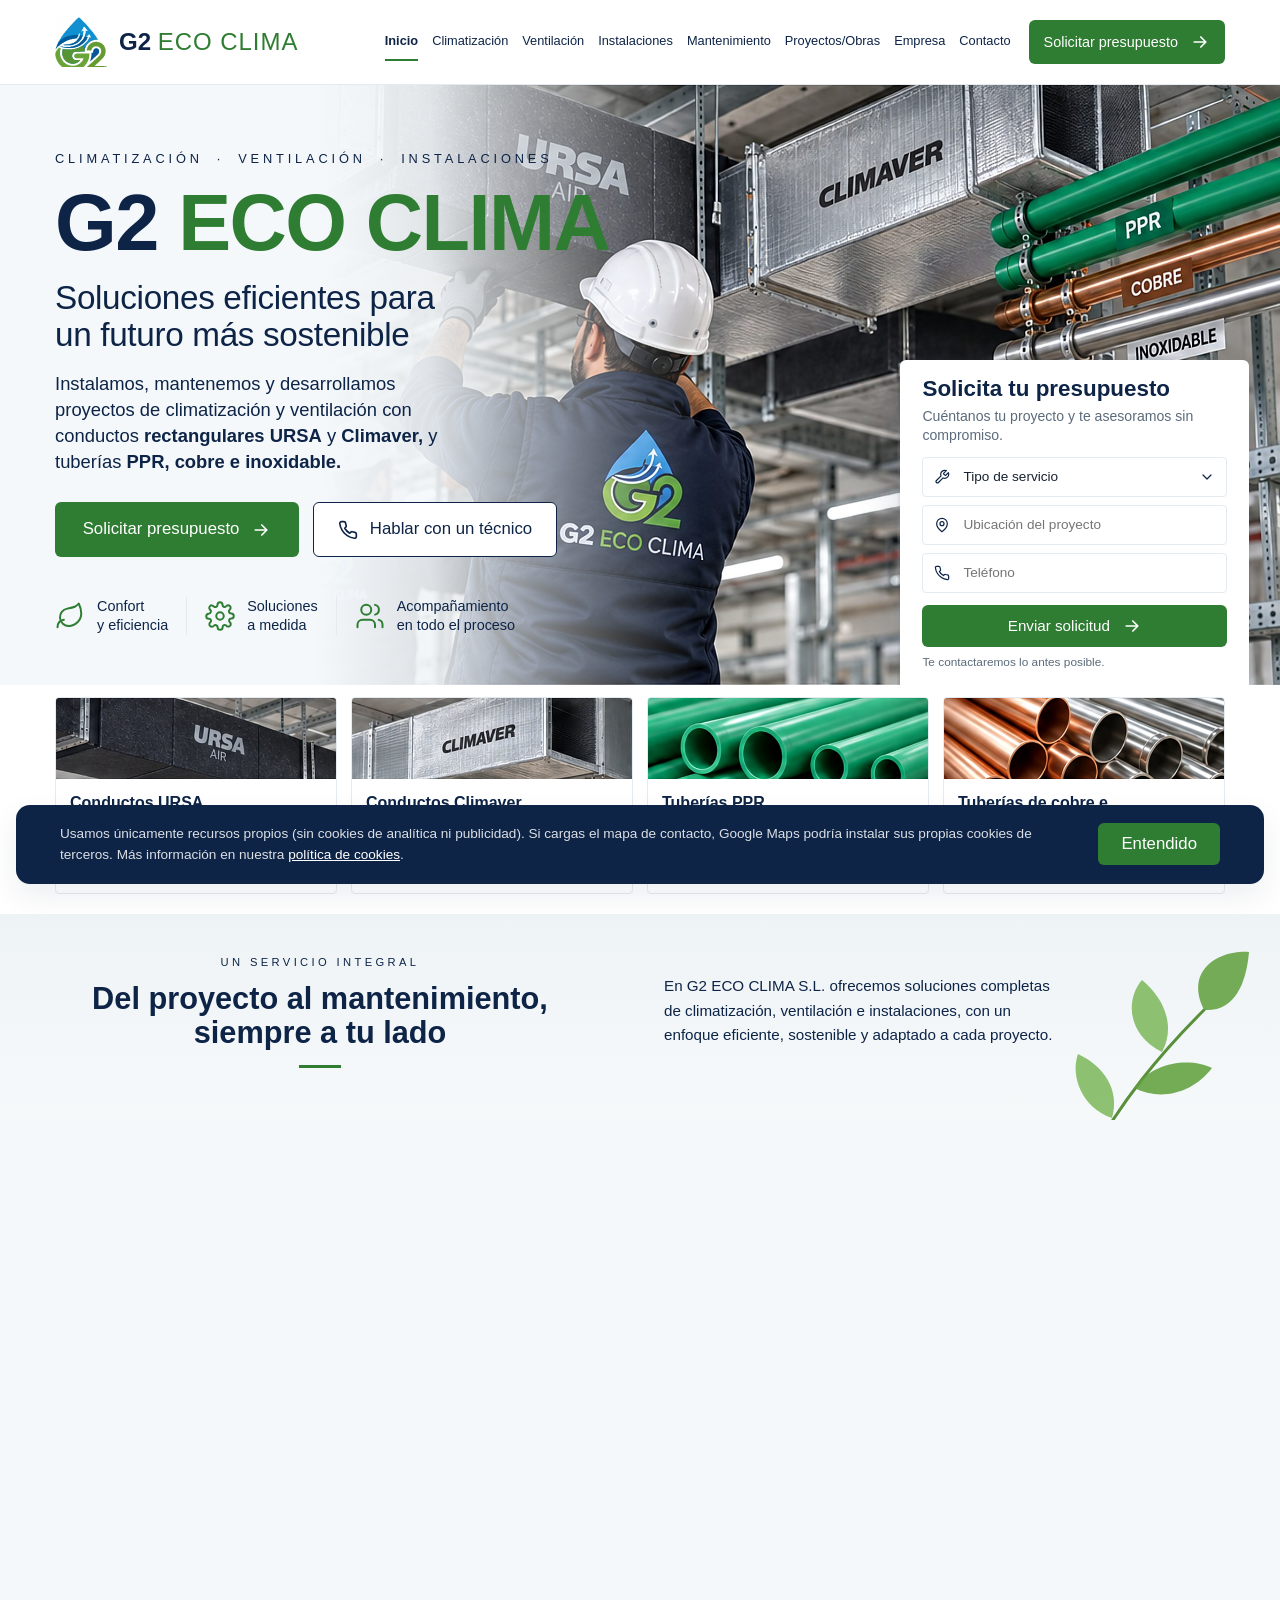
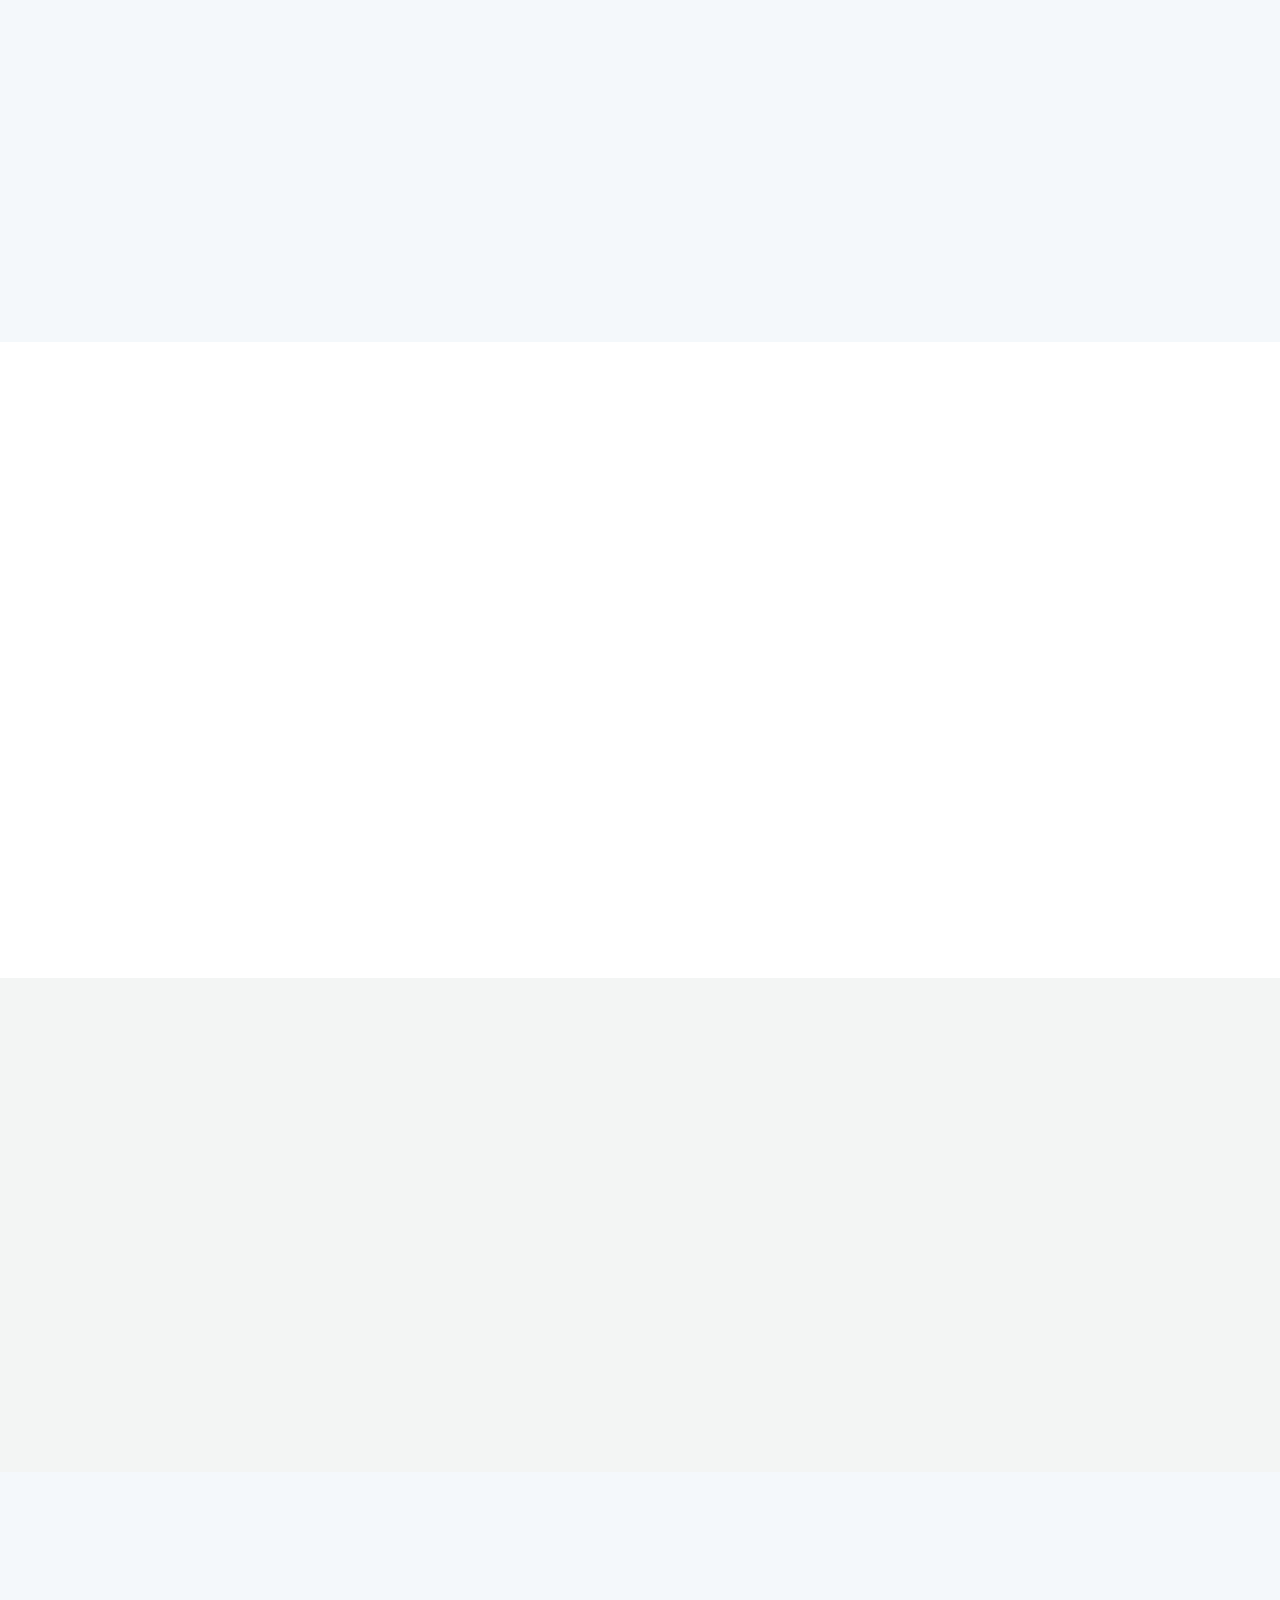
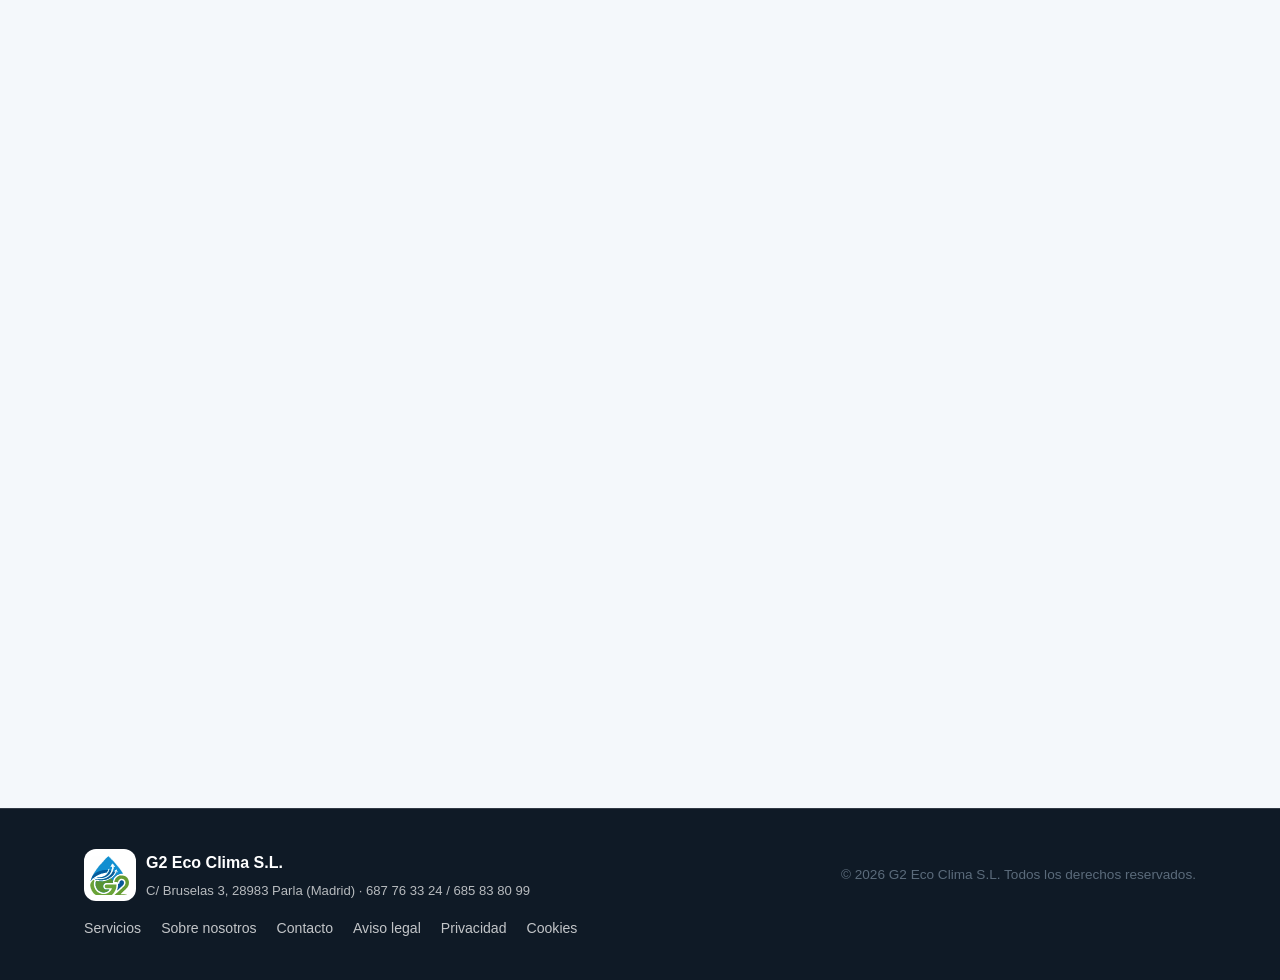
==== index.html @ c08f22ce "fix(web): logotipo del pie sobre placa blanca redondeada En el pie oscuro el logotipo SVG dejaba ver" ====
<!DOCTYPE html>
<html lang="es">
<head>
<meta charset="UTF-8">
<script src="js/site.js?v=1"></script>
<meta name="viewport" content="width=device-width, initial-scale=1.0">
<title>G2 Eco Clima S.L. — Climatización, ventilación e instalaciones en Madrid</title>
<meta name="description" content="G2 Eco Clima S.L. — Especialistas en climatización, ventilación, conductos URSA Zero y tuberías PPR, cobre e inoxidable, aerotermia para grandes instalaciones (centros comerciales, colegios, oficinas y naves) en Madrid y alrededores.">
<link rel="canonical" href="https://g2ecoclima.com/">

<meta property="og:type" content="website">
<meta property="og:site_name" content="G2 Eco Clima">
<meta property="og:locale" content="es_ES">
<meta property="og:url" content="https://g2ecoclima.com/">
<meta property="og:title" content="G2 Eco Clima S.L. — Climatización para grandes instalaciones">
<meta property="og:description" content="Especialistas en climatización, aerotermia y ventilación para grandes instalaciones (centros comerciales, colegios, oficinas y naves) en Madrid y alrededores.">
<meta property="og:image" content="https://g2ecoclima.com/assets/logo_g2.jpg">
<meta name="twitter:card" content="summary">
<meta name="twitter:title" content="G2 Eco Clima S.L. — Climatización para grandes instalaciones">
<meta name="twitter:description" content="Especialistas en climatización, aerotermia y ventilación para grandes instalaciones en Madrid y alrededores.">
<meta name="twitter:image" content="https://g2ecoclima.com/assets/logo_g2.jpg">

<meta name="referrer" content="strict-origin-when-cross-origin">
<meta http-equiv="Content-Security-Policy" content="default-src 'self'; style-src 'self'; font-src 'self'; img-src 'self' data:; script-src 'self'; frame-src https://www.google.com; connect-src 'none'; object-src 'none'; base-uri 'self'; form-action 'self'; upgrade-insecure-requests">
<link rel="icon" type="image/svg+xml" href="assets/logo_g2_mark.svg">
<link rel="alternate icon" type="image/jpeg" href="assets/logo_g2.jpg">
<link rel="stylesheet" href="css/fonts.css?v=5">
<link rel="stylesheet" href="css/style.css?v=9">
<script type="application/ld+json">
{
  "@context": "https://schema.org",
  "@type": "HVACBusiness",
  "name": "G2 Eco Clima S.L.",
  "image": "https://g2ecoclima.com/assets/logo_g2.jpg",
  "url": "https://g2ecoclima.com/",
  "telephone": ["+34687763324", "+34685838099"],
  "email": "g2ecoclima@gmail.com",
  "address": {
    "@type": "PostalAddress",
    "streetAddress": "C/ Bruselas, nº 3, planta baja, puerta 11",
    "postalCode": "28983",
    "addressLocality": "Parla",
    "addressRegion": "Madrid",
    "addressCountry": "ES"
  },
  "areaServed": ["Comunidad de Madrid", "Castilla-La Mancha"],
  "sameAs": []
}
</script>
</head>
<body>

<div class="progress-bar" id="progressBar" aria-hidden="true"></div>

<header class="site-header" id="header">
  <div class="container header-inner">
    <a href="#inicio" class="brand">
      <img src="assets/logo_g2_mark.svg" alt="" class="brand-logo" width="60" height="59">
      <span class="brand-text">G2 <strong>Eco Clima</strong></span>
    </a>

    <nav class="nav" id="nav" aria-label="Principal">
      <a href="#inicio" class="is-active">Inicio</a>
      <a href="#climatizacion">Climatización</a>
      <a href="#ventilacion">Ventilación</a>
      <a href="#materiales">Instalaciones</a>
      <a href="#mantenimiento">Mantenimiento</a>
      <a href="#proyectos">Proyectos/Obras</a>
      <a href="#nosotros">Empresa</a>
      <a href="#contacto">Contacto</a>
      <a href="#presupuesto" class="btn btn-primary">Solicitar presupuesto <svg viewBox="0 0 24 24" class="icon" aria-hidden="true"><path d="M5 12h14M13 6l6 6-6 6"/></svg></a>
    </nav>

    <button class="nav-toggle" id="navToggle" aria-label="Abrir menú" aria-expanded="false">
      <span></span><span></span><span></span>
    </button>
  </div>
</header>

<main>

  <!-- HERO -->
  <section class="hero" id="inicio">
    <div class="hero-photo" role="img" aria-label="Operarios de G2 Eco Clima montando conductos URSA y Climaver y tuberías PPR, cobre e inoxidable">
      <form class="quote-form" id="presupuesto">
        <h2>Solicita tu presupuesto</h2>
        <p>Cuéntanos tu proyecto y te asesoramos sin compromiso.</p>
        <label class="quote-field">
          <svg viewBox="0 0 24 24" class="icon" aria-hidden="true"><path d="M14.7 6.3a1 1 0 000 1.4l1.6 1.6a1 1 0 001.4 0l3.8-3.8a6 6 0 01-7.9 7.9l-6.9 6.9a2.1 2.1 0 01-3-3l6.9-6.9a6 6 0 017.9-7.9l-3.8 3.8z"/></svg>
          <select id="qServicio" name="servicio" aria-label="Tipo de servicio" required>
            <option value="">Tipo de servicio</option>
            <option>Conductos URSA / Climaver</option>
            <option>Tuberías PPR, cobre o inoxidable</option>
            <option>Climatización</option>
            <option>Ventilación</option>
            <option>Aerotermia</option>
            <option>Mantenimiento</option>
            <option>Avería / reparación urgente</option>
          </select>
          <svg viewBox="0 0 24 24" class="icon icon-chev" aria-hidden="true"><path d="M6 9l6 6 6-6"/></svg>
        </label>
        <label class="quote-field">
          <svg viewBox="0 0 24 24" class="icon" aria-hidden="true"><path d="M20 10c0 6-8 12-8 12s-8-6-8-12a8 8 0 0116 0z"/><circle cx="12" cy="10" r="3"/></svg>
          <input type="text" id="qUbicacion" name="ubicacion" placeholder="Ubicación del proyecto" aria-label="Ubicación del proyecto" required>
        </label>
        <label class="quote-field">
          <svg viewBox="0 0 24 24" class="icon" aria-hidden="true"><path d="M22 16.9v3a2 2 0 01-2.2 2 19.8 19.8 0 01-8.6-3.1 19.5 19.5 0 01-6-6A19.8 19.8 0 012.1 4.2 2 2 0 014.1 2h3a2 2 0 012 1.7c.1 1 .4 1.9.7 2.8a2 2 0 01-.5 2.1L8.1 9.9a16 16 0 006 6l1.3-1.3a2 2 0 012.1-.4c.9.3 1.8.6 2.8.7a2 2 0 011.7 2z"/></svg>
          <input type="tel" id="qTelefono" name="telefono" placeholder="Teléfono" aria-label="Teléfono" required>
        </label>
        <button type="submit" class="btn btn-primary">Enviar solicitud <svg viewBox="0 0 24 24" class="icon" aria-hidden="true"><path d="M5 12h14M13 6l6 6-6 6"/></svg></button>
        <p class="form-hint">Te contactaremos lo antes posible.</p>
      </form>
    </div>

    <div class="container hero-inner">
      <div class="hero-copy">
        <p class="hero-eyebrow">Climatización<span>·</span>Ventilación<span>·</span>Instalaciones</p>
        <h1>
          <span class="hero-brand">G2 <em>Eco Clima</em></span>
          <span class="hero-title">Soluciones eficientes para<br> un futuro más sostenible</span>
        </h1>
        <p class="hero-lead">
          Instalamos, mantenemos y desarrollamos proyectos de climatización y ventilación con conductos
          <strong>rectangulares URSA</strong> y <strong>Climaver,</strong> y tuberías <strong>PPR, cobre e inoxidable.</strong>
        </p>
        <div class="hero-actions">
          <a href="#presupuesto" class="btn btn-primary">Solicitar presupuesto <svg viewBox="0 0 24 24" class="icon" aria-hidden="true"><path d="M5 12h14M13 6l6 6-6 6"/></svg></a>
          <a href="tel:+34687763324" class="btn btn-ghost"><svg viewBox="0 0 24 24" class="icon" aria-hidden="true"><path d="M22 16.9v3a2 2 0 01-2.2 2 19.8 19.8 0 01-8.6-3.1 19.5 19.5 0 01-6-6A19.8 19.8 0 012.1 4.2 2 2 0 014.1 2h3a2 2 0 012 1.7c.1 1 .4 1.9.7 2.8a2 2 0 01-.5 2.1L8.1 9.9a16 16 0 006 6l1.3-1.3a2 2 0 012.1-.4c.9.3 1.8.6 2.8.7a2 2 0 011.7 2z"/></svg> Hablar con un técnico</a>
        </div>
        <ul class="hero-feats">
          <li><svg viewBox="0 0 24 24" class="icon" aria-hidden="true"><path d="M11 20A7 7 0 019.8 6.1C15.5 5 17 4.5 19 2c1 2 2 4.2 2 8 0 5.5-4.8 10-10 10z"/><path d="M2 21c0-3 1.9-5.4 5.1-6"/></svg><span>Confort<br>y eficiencia</span></li>
          <li><svg viewBox="0 0 24 24" class="icon" aria-hidden="true"><circle cx="12" cy="12" r="3"/><path d="M19.4 15a1.7 1.7 0 00.3 1.8l.1.1a2 2 0 11-2.8 2.8l-.1-.1a1.7 1.7 0 00-1.8-.3 1.7 1.7 0 00-1 1.5V21a2 2 0 11-4 0v-.1a1.7 1.7 0 00-1.1-1.5 1.7 1.7 0 00-1.8.3l-.1.1a2 2 0 11-2.8-2.8l.1-.1a1.7 1.7 0 00.3-1.8 1.7 1.7 0 00-1.5-1H3a2 2 0 110-4h.1a1.7 1.7 0 001.5-1.1 1.7 1.7 0 00-.3-1.8l-.1-.1a2 2 0 112.8-2.8l.1.1a1.7 1.7 0 001.8.3H9a1.7 1.7 0 001-1.5V3a2 2 0 114 0v.1a1.7 1.7 0 001 1.5 1.7 1.7 0 001.8-.3l.1-.1a2 2 0 112.8 2.8l-.1.1a1.7 1.7 0 00-.3 1.8V9a1.7 1.7 0 001.5 1H21a2 2 0 110 4h-.1a1.7 1.7 0 00-1.5 1z"/></svg><span>Soluciones<br>a medida</span></li>
          <li><svg viewBox="0 0 24 24" class="icon" aria-hidden="true"><path d="M16 21v-2a4 4 0 00-4-4H6a4 4 0 00-4 4v2"/><circle cx="9" cy="7" r="4"/><path d="M22 21v-2a4 4 0 00-3-3.9M16 3.1a4 4 0 010 7.8"/></svg><span>Acompañamiento<br>en todo el proceso</span></li>
        </ul>
      </div>
    </div>
  </section>

  <!-- MATERIALES -->
  <section class="products" id="materiales" aria-label="Materiales con los que trabajamos">
    <div class="container products-grid">
      <a class="product-card" href="#presupuesto">
        <img src="assets/web/servicio-ursa.jpg" alt="Conducto rectangular de panel URSA AIR" loading="lazy" width="1000" height="288">
        <div class="product-body"><h3>Conductos URSA</h3><p>Máximo rendimiento térmico y acústico para un aire más limpio y eficiente.</p><svg viewBox="0 0 24 24" class="icon" aria-hidden="true"><path d="M5 12h14M13 6l6 6-6 6"/></svg></div>
      </a>
      <a class="product-card" href="#presupuesto">
        <img src="assets/web/servicio-climaver.jpg" alt="Conducto rectangular de panel Climaver" loading="lazy" width="1000" height="288">
        <div class="product-body"><h3>Conductos Climaver</h3><p>Soluciones ligeras y eficientes para instalaciones de climatización.</p><svg viewBox="0 0 24 24" class="icon" aria-hidden="true"><path d="M5 12h14M13 6l6 6-6 6"/></svg></div>
      </a>
      <a class="product-card" href="#presupuesto">
        <img src="assets/web/servicio-ppr.jpg" alt="Tuberías de polipropileno PPR" loading="lazy" width="1000" height="288">
        <div class="product-body"><h3>Tuberías PPR</h3><p>Soluciones fiables y duraderas para instalaciones de climatización.</p><svg viewBox="0 0 24 24" class="icon" aria-hidden="true"><path d="M5 12h14M13 6l6 6-6 6"/></svg></div>
      </a>
      <a class="product-card" href="#presupuesto">
        <img src="assets/web/servicio-cobre.jpg" alt="Tuberías de cobre frigorífico y acero inoxidable" loading="lazy" width="1000" height="288">
        <div class="product-body"><h3>Tuberías de cobre e inoxidable</h3><p>Calidad y eficiencia para todo tipo de instalaciones.</p><svg viewBox="0 0 24 24" class="icon" aria-hidden="true"><path d="M5 12h14M13 6l6 6-6 6"/></svg></div>
      </a>
    </div>
  </section>

  <!-- SERVICIO INTEGRAL -->
  <section class="integral">
    <div class="container integral-inner">
      <div class="integral-head">
        <p class="hero-eyebrow">Un servicio integral</p>
        <h2>Del proyecto al mantenimiento,<br> siempre a tu lado</h2>
      </div>
      <svg class="integral-leaves" viewBox="0 0 220 200" aria-hidden="true">
        <path class="stem" d="M60 200 C90 150 120 110 170 60"/>
        <path class="leaf leaf-1" d="M170 60 C150 20 185 0 215 2 C212 35 200 62 170 60 Z"/>
        <path class="leaf leaf-2" d="M128 102 C92 84 92 48 108 30 C130 48 142 76 128 102 Z"/>
        <path class="leaf leaf-3" d="M100 138 C120 110 158 108 178 118 C160 142 128 152 100 138 Z"/>
        <path class="leaf leaf-4" d="M78 168 C48 158 36 126 44 104 C70 116 86 140 78 168 Z"/>
      </svg>
      <p>En G2 ECO CLIMA S.L. ofrecemos soluciones completas de climatización, ventilación e instalaciones, con un enfoque eficiente, sostenible y adaptado a cada proyecto.</p>
    </div>
  </section>

  <!-- SERVICIOS -->
  <section class="services" id="servicios">
    <div class="container">
      <div class="section-head reveal">
        <p class="eyebrow-v2"><span class="dot"></span> Qué hacemos</p>
        <h2>Servicios de climatización</h2>
        <p class="section-lead">Del proyecto a la puesta en marcha, y del mantenimiento a la reparación urgente.</p>
      </div>

      <div class="services-grid">
        <article class="service-card tilt reveal" id="climatizacion">
          <div class="service-icon">
            <svg viewBox="0 0 24 24"><path d="M12 2C9 6 6 9.5 6 13a6 6 0 0012 0c0-3.5-3-7-6-11z"/></svg>
          </div>
          <h3>Climatización</h3>
          <p>Equipos split, multisplit y por conductos, dimensionados a la necesidad real de cada instalación.</p>
        </article>

        <article class="service-card tilt reveal" id="ventilacion">
          <div class="service-icon">
            <svg viewBox="0 0 24 24"><path d="M3 6h18M3 12h18M3 18h11"/></svg>
          </div>
          <h3>Ventilación</h3>
          <p>Renovación de aire y calidad ambiental interior para naves, oficinas y locales comerciales.</p>
        </article>

        <article class="service-card tilt reveal">
          <div class="service-icon">
            <svg viewBox="0 0 24 24"><path d="M4 14a8 8 0 0116 0M4 14v6h16v-6M4 14L2 12M20 14l2-2"/></svg>
          </div>
          <h3>Aerotermia</h3>
          <p>Sistemas de aerotermia para calefacción, refrigeración y ACS con máxima eficiencia energética.</p>
        </article>

        <article class="service-card tilt reveal">
          <div class="service-icon">
            <svg viewBox="0 0 24 24"><path d="M12 2v6m0 8v6M2 12h6m8 0h6M5 5l4 4m6 6l4 4M19 5l-4 4m-6 6l-4 4"/></svg>
          </div>
          <h3>Calefacción</h3>
          <p>Instalación de sistemas de calefacción integrados con la climatización de todo el edificio.</p>
        </article>

        <article class="service-card tilt reveal" id="mantenimiento">
          <div class="service-icon">
            <svg viewBox="0 0 24 24"><path d="M12 8v4l3 3M12 2a10 10 0 100 20 10 10 0 000-20z"/></svg>
          </div>
          <h3>Mantenimiento</h3>
          <p>Contratos de mantenimiento preventivo y revisiones periódicas para alargar la vida útil de los equipos.</p>
        </article>

        <article class="service-card tilt reveal">
          <div class="service-icon">
            <svg viewBox="0 0 24 24"><path d="M13 2L4 14h6l-1 8 9-12h-6l1-8z"/></svg>
          </div>
          <h3>Reparación urgente</h3>
          <p>Diagnóstico y reparación de averías en equipos de climatización de cualquier marca o antigüedad.</p>
        </article>
      </div>
    </div>
  </section>

  <!-- SOBRE NOSOTROS -->
  <section class="about" id="nosotros">
    <div class="container about-inner">
      <div class="about-visual reveal" aria-hidden="true">
        <div class="about-stat">
          <strong>+8</strong>
          <span>obras y proyectos gestionados activamente</span>
        </div>
      </div>
      <div class="about-copy reveal">
        <p class="eyebrow-v2"><span class="dot"></span> Sobre nosotros</p>
        <h2>Especialistas en grandes instalaciones, con la misma exigencia en cada vivienda</h2>
        <p>
          G2 Eco Clima S.L. es una instaladora y mantenedora de climatización centrada en proyectos de
          gran tamaño — centros comerciales, colegios, oficinas y naves industriales — donde trabajamos
          habitualmente como subcontrata de confianza de las principales contratas. También atendemos
          instalaciones residenciales con el mismo nivel de exigencia.
        </p>
        <p>
          Apostamos por soluciones eficientes desde el punto de vista energético — con especial foco en
          aerotermia — y por una gestión ordenada de cada proyecto, para que sepas en todo momento en qué
          punto está tu instalación.
        </p>
        <ul class="about-list">
          <li>Presupuestos claros, sin sorpresas</li>
          <li>Seguimiento de cada obra hasta su cierre</li>
          <li>Mantenimiento programado, no solo reparación de urgencias</li>
        </ul>
      </div>
    </div>
  </section>

  <!-- PROYECTOS -->
  <section class="projects" id="proyectos">
    <div class="container works-inner">
      <div class="works-intro reveal">
        <p class="works-eyebrow">Nuestros trabajos</p>
        <h2>Instalaciones que hablan por sí solas</h2>
        <p>Climatización, ventilación e instalaciones con materiales de primera calidad para un rendimiento duradero. Fotos reales de nuestras propias obras.</p>
      </div>
      <div class="works-grid reveal">
        <a class="work-tile" href="#contacto">
          <img src="assets/proyectos/rivas-red-conductos-interior.jpg" alt="Red de conductos de climatización en gran nave interior, Rivas Vaciamadrid" loading="lazy">
          <span class="work-label"><span><strong>Conductos</strong><small>Nave · Rivas Vaciamadrid</small></span><svg viewBox="0 0 24 24" class="icon" aria-hidden="true"><path d="M5 12h14M13 6l6 6-6 6"/></svg></span>
        </a>
        <a class="work-tile" href="#contacto">
          <img src="assets/proyectos/somosaguas-acumulador-bomba-calor.jpg" alt="Bomba de calor y acumulador de inercia con tuberías PPR en cubierta, campus de Somosaguas" loading="lazy">
          <span class="work-label"><span><strong>Tuberías PPR</strong><small>Campus · Somosaguas</small></span><svg viewBox="0 0 24 24" class="icon" aria-hidden="true"><path d="M5 12h14M13 6l6 6-6 6"/></svg></span>
        </a>
        <a class="work-tile" href="#contacto">
          <img src="assets/proyectos/illescas-acumuladores-acs.jpg" alt="Acumuladores de ACS junto a unidades de climatización, centro deportivo de Illescas" loading="lazy">
          <span class="work-label"><span><strong>Producción de ACS</strong><small>Centro deportivo · Illescas</small></span><svg viewBox="0 0 24 24" class="icon" aria-hidden="true"><path d="M5 12h14M13 6l6 6-6 6"/></svg></span>
        </a>
        <a class="work-tile" href="#contacto">
          <img src="assets/proyectos/rivas-unidades-exteriores-cubierta.jpg" alt="Unidades exteriores y conductos en cubierta, instalación deportiva de Rivas Vaciamadrid" loading="lazy">
          <span class="work-label"><span><strong>Equipos en cubierta</strong><small>Deportivo · Rivas Vaciamadrid</small></span><svg viewBox="0 0 24 24" class="icon" aria-hidden="true"><path d="M5 12h14M13 6l6 6-6 6"/></svg></span>
        </a>
      </div>
    </div>
  </section>

  <!-- CONTACTO -->
  <section class="contact" id="contacto">
    <div class="container contact-inner">
      <div class="contact-info reveal">
        <p class="eyebrow-v2"><span class="dot"></span> Contacto</p>
        <h2>Cuéntanos qué necesitas</h2>
        <p>Escríbenos con el tipo de instalación o avería, y te responderemos con un presupuesto o una visita técnica.</p>

        <ul class="contact-details">
          <li>
            <svg viewBox="0 0 24 24" class="icon"><path d="M4 4h16v16H4z"/><path d="M4 4l8 8 8-8"/></svg>
            <a href="mailto:g2ecoclima@gmail.com">g2ecoclima@gmail.com</a>
          </li>
          <li>
            <svg viewBox="0 0 24 24" class="icon"><path d="M22 16.92v3a2 2 0 01-2.18 2 19.79 19.79 0 01-8.63-3.07 19.5 19.5 0 01-6-6 19.79 19.79 0 01-3.07-8.67A2 2 0 014.11 2h3a2 2 0 012 1.72c.127.96.361 1.903.7 2.81a2 2 0 01-.45 2.11L8.09 9.91a16 16 0 006 6l1.27-1.27a2 2 0 012.11-.45c.907.339 1.85.573 2.81.7A2 2 0 0122 16.92z"/></svg>
            <a href="tel:+34687763324">687 76 33 24</a>
          </li>
          <li>
            <svg viewBox="0 0 24 24" class="icon"><path d="M22 16.92v3a2 2 0 01-2.18 2 19.79 19.79 0 01-8.63-3.07 19.5 19.5 0 01-6-6 19.79 19.79 0 01-3.07-8.67A2 2 0 014.11 2h3a2 2 0 012 1.72c.127.96.361 1.903.7 2.81a2 2 0 01-.45 2.11L8.09 9.91a16 16 0 006 6l1.27-1.27a2 2 0 012.11-.45c.907.339 1.85.573 2.81.7A2 2 0 0122 16.92z"/></svg>
            <a href="tel:+34685838099">685 83 80 99</a>
          </li>
          <li>
            <svg viewBox="0 0 24 24" class="icon"><path d="M12 21s-7-6.2-9-10.5C1 6 4 3 7 4c2 .7 2.5 2.5 3 4 .5-1.5 1-3.3 3-4 3-1 6 2 6 6.5-2 4.3-9 10.5-9 10.5z"/></svg>
            <a href="https://maps.google.com/?q=Calle+Bruselas+3,+28983+Parla,+Madrid" target="_blank" rel="noopener">C/ Bruselas 3, 28983 Parla (Madrid)</a>
          </li>
        </ul>

        <div class="contact-map" id="contactMap" data-map-src="https://www.google.com/maps?q=Calle+Bruselas+3,+28983+Parla,+Madrid&output=embed">
          <button type="button" class="map-consent-btn" id="mapConsentBtn">
            <svg viewBox="0 0 24 24" class="icon"><path d="M12 21s-7-6.2-9-10.5C1 6 4 3 7 4c2 .7 2.5 2.5 3 4 .5-1.5 1-3.3 3-4 3-1 6 2 6 6.5-2 4.3-9 10.5-9 10.5z"/></svg>
            Ver mapa
          </button>
          <p class="map-consent-note">Al cargar el mapa se conecta con Google Maps, que puede instalar sus propias cookies. Ver <a href="cookies.html">política de cookies</a>.</p>
        </div>
      </div>

      <form class="contact-form reveal" id="contactForm">
        <div class="form-row">
          <label for="nombre">Nombre</label>
          <input type="text" id="nombre" name="nombre" required>
        </div>
        <div class="form-row">
          <label for="email">Email</label>
          <input type="email" id="email" name="email" required>
        </div>
        <div class="form-row">
          <label for="telefono">Teléfono (opcional)</label>
          <input type="tel" id="telefono" name="telefono">
        </div>
        <div class="form-row">
          <label for="servicio">Qué necesitas</label>
          <select id="servicio" name="servicio">
            <option>Instalación de aire acondicionado</option>
            <option>Aerotermia</option>
            <option>Calefacción</option>
            <option>Ventilación</option>
            <option>Mantenimiento</option>
            <option>Avería / reparación urgente</option>
            <option>Otro</option>
          </select>
        </div>
        <div class="form-row">
          <label for="mensaje">Mensaje</label>
          <textarea id="mensaje" name="mensaje" rows="4" required></textarea>
        </div>
        <div class="form-row form-row--checkbox">
          <label class="checkbox-label">
            <input type="checkbox" id="consentimiento" name="consentimiento" required>
            <span>He leído y acepto la <a href="privacidad.html" target="_blank" rel="noopener">Política de Privacidad</a>. Mis datos se usarán únicamente para responder a esta consulta.</span>
          </label>
        </div>
        <button type="submit" class="btn btn-primary btn-block">Enviar mensaje</button>
        <p class="form-hint">Se abrirá tu programa de correo con el mensaje listo para enviar. No almacenamos estos datos en ningún servidor.</p>
      </form>
    </div>
  </section>

</main>

<footer class="site-footer">
  <div class="container footer-inner">
    <div class="footer-brand">
      <img src="assets/logo_g2_mark.svg" alt="G2 Eco Clima" class="brand-logo" width="40" height="39">
      <div>
        <span>G2 Eco Clima S.L.</span>
        <p class="footer-address">C/ Bruselas 3, 28983 Parla (Madrid) · 687 76 33 24 / 685 83 80 99</p>
      </div>
    </div>
    <p class="footer-copy">© <span id="year"></span> G2 Eco Clima S.L. Todos los derechos reservados.</p>
    <nav class="footer-nav">
      <a href="#servicios">Servicios</a>
      <a href="#nosotros">Sobre nosotros</a>
      <a href="#contacto">Contacto</a>
      <a href="aviso-legal.html">Aviso legal</a>
      <a href="privacidad.html">Privacidad</a>
      <a href="cookies.html">Cookies</a>
    </nav>
  </div>
</footer>

<div class="cookie-banner" id="cookieBanner" hidden>
  <div class="cookie-banner-inner">
    <p>
      Usamos únicamente recursos propios (sin cookies de analítica ni publicidad). Si cargas el mapa de
      contacto, Google Maps podría instalar sus propias cookies de terceros. Más información en nuestra
      <a href="cookies.html">política de cookies</a>.
    </p>
    <button type="button" class="btn btn-primary" id="cookieAccept">Entendido</button>
  </div>
</div>

<script src="js/main.js?v=7"></script>
</body>
</html>
---- css/fonts.css ----
@font-face {
  font-family: 'Inter';
  font-style: normal;
  font-weight: 400;
  font-display: swap;
  src: url('../assets/fonts/inter-400.woff2') format('woff2');
  unicode-range: U+0000-00FF, U+0131, U+0152-0153, U+02BB-02BC, U+02C6, U+02DA, U+02DC, U+2000-206F, U+20AC, U+2122;
}

@font-face {
  font-family: 'Inter';
  font-style: normal;
  font-weight: 500;
  font-display: swap;
  src: url('../assets/fonts/inter-500.woff2') format('woff2');
  unicode-range: U+0000-00FF, U+0131, U+0152-0153, U+02BB-02BC, U+02C6, U+02DA, U+02DC, U+2000-206F, U+20AC, U+2122;
}

@font-face {
  font-family: 'Inter';
  font-style: normal;
  font-weight: 600;
  font-display: swap;
  src: url('../assets/fonts/inter-600.woff2') format('woff2');
  unicode-range: U+0000-00FF, U+0131, U+0152-0153, U+02BB-02BC, U+02C6, U+02DA, U+02DC, U+2000-206F, U+20AC, U+2122;
}

@font-face {
  font-family: 'Poppins';
  font-style: normal;
  font-weight: 500;
  font-display: swap;
  src: url('../assets/fonts/poppins-500.woff2') format('woff2');
  unicode-range: U+0000-00FF, U+0131, U+0152-0153, U+02BB-02BC, U+02C6, U+02DA, U+02DC, U+2000-206F, U+20AC, U+2122;
}

@font-face {
  font-family: 'Poppins';
  font-style: normal;
  font-weight: 600;
  font-display: swap;
  src: url('../assets/fonts/poppins-600.woff2') format('woff2');
  unicode-range: U+0000-00FF, U+0131, U+0152-0153, U+02BB-02BC, U+02C6, U+02DA, U+02DC, U+2000-206F, U+20AC, U+2122;
}

@font-face {
  font-family: 'Poppins';
  font-style: normal;
  font-weight: 700;
  font-display: swap;
  src: url('../assets/fonts/poppins-700.woff2') format('woff2');
  unicode-range: U+0000-00FF, U+0131, U+0152-0153, U+02BB-02BC, U+02C6, U+02DA, U+02DC, U+2000-206F, U+20AC, U+2122;
}
---- css/style.css ----
:root {
  --blue: #1e8fd5;
  --blue-dark: #0d3b66;
  --green: #2f7d32;
  --green-dark: #256628;
  --navy: #0d2447;
  --ink: #16222f;
  --muted: #5b6b7b;
  --bg: #ffffff;
  --bg-soft: #f4f8fb;
  --border: #e3ebf1;
  --radius: 14px;
  --shadow: 0 12px 30px rgba(11, 37, 64, 0.08);
  --shadow-sm: 0 4px 14px rgba(11, 37, 64, 0.06);
  --container: 1160px;
  --font-heading: "Poppins", "Inter", sans-serif;
  --font-body: "Inter", sans-serif;
  --dark: #0f1a26;
  --dark-2: #152331;
  --line-dark: rgba(255,255,255,0.14);
  --muted-dark: #aab6c0;
  --green-light: #6cb33f;
}

* { box-sizing: border-box; }

html { scroll-behavior: smooth; }

body {
  margin: 0;
  font-family: var(--font-body);
  color: var(--ink);
  background: var(--bg);
  line-height: 1.6;
  -webkit-font-smoothing: antialiased;
}

h1, h2, h3, h4 {
  font-family: var(--font-heading);
  color: var(--navy);
  line-height: 1.2;
  margin: 0 0 0.5em;
}

p { margin: 0 0 1em; color: var(--muted); }

a { color: inherit; text-decoration: none; }

img { max-width: 100%; display: block; }

.icon {
  width: 22px;
  height: 22px;
  fill: none;
  stroke: currentColor;
  stroke-width: 1.8;
  stroke-linecap: round;
  stroke-linejoin: round;
}

.container {
  max-width: var(--container);
  margin: 0 auto;
  padding: 0 24px;
}

.eyebrow {
  text-transform: uppercase;
  letter-spacing: 0.08em;
  font-size: 0.78rem;
  font-weight: 600;
  color: var(--green-dark);
  margin-bottom: 0.6em;
}
.eyebrow-v2 {
  display: inline-flex;
  align-items: center;
  gap: 8px;
  font-size: 0.8rem;
  font-weight: 600;
  color: var(--green-dark);
  background: rgba(95,168,69,0.1);
  padding: 6px 14px 6px 10px;
  border-radius: 999px;
  margin-bottom: 20px;
}
.eyebrow-v2 .dot {
  width: 7px;
  height: 7px;
  border-radius: 50%;
  background: var(--green);
  box-shadow: 0 0 0 4px rgba(95,168,69,0.2);
  flex-shrink: 0;
}
.accent {
  background: linear-gradient(100deg, var(--blue), var(--green));
  -webkit-background-clip: text;
  background-clip: text;
  color: transparent;
}

/* Barra de progreso de scroll */
.progress-bar {
  position: fixed;
  top: 0;
  left: 0;
  height: 3px;
  width: 0%;
  z-index: 300;
  background: linear-gradient(90deg, var(--blue), var(--green));
  transition: width 0.1s linear;
}

/* Animación de aparición al hacer scroll */
.reveal {
  opacity: 0;
  transform: translateY(28px);
  transition: opacity 0.8s cubic-bezier(.16,1,.3,1), transform 0.8s cubic-bezier(.16,1,.3,1);
}
.reveal.in { opacity: 1; transform: translateY(0); }

/* Buttons */
.btn {
  display: inline-flex;
  align-items: center;
  justify-content: center;
  gap: 12px;
  padding: 13px 22px;
  border-radius: 6px;
  font-family: var(--font-heading);
  font-weight: 500;
  font-size: 1.05rem;
  white-space: nowrap;
  border: 1.5px solid transparent;
  cursor: pointer;
  transition: transform 0.15s ease, box-shadow 0.15s ease, background 0.15s ease;
}
.btn .icon { width: 20px; height: 20px; stroke-width: 2; }
.btn-primary { background: var(--green); color: #fff; }
.btn-primary:hover { background: var(--green-dark); transform: translateY(-1px); }
.btn-ghost { background: #fff; border-color: var(--navy); color: var(--navy); }
.btn-ghost:hover { background: var(--bg-soft); }
.btn-block { width: 100%; }
.btn:focus-visible, .nav a:focus-visible, .product-card:focus-visible,
.quote-field select:focus-visible, .quote-field input:focus-visible { outline: 2px solid var(--green-light); outline-offset: 2px; }

/* Header */
.site-header {
  position: sticky;
  top: 0;
  z-index: 50;
  background: #fff;
  border-bottom: 1px solid var(--border);
}
.site-header .container,
.hero-inner,
.products .container { max-width: 1536px; padding-left: clamp(16px, 4.3vw, 66px); padding-right: clamp(16px, 4.3vw, 66px); }
.header-inner {
  display: flex;
  align-items: center;
  gap: 24px;
  height: 84px;
}
.brand {
  display: flex;
  align-items: center;
  gap: 12px;
  margin-right: auto;
  flex-shrink: 0;
}
.brand-logo { width: 60px; height: 60px; object-fit: contain; }
.brand-text {
  font-family: var(--font-heading);
  font-weight: 700;
  font-size: 1.8rem;
  line-height: 1;
  color: var(--navy);
  text-transform: uppercase;
}
.brand-text strong { font-weight: 500; color: var(--green); letter-spacing: 0.04em; }

.nav { display: flex; align-items: center; gap: 24px; }
.nav a {
  font-weight: 500;
  font-size: 0.9rem;
  color: var(--navy);
  white-space: nowrap;
  padding: 8px 0;
  border-bottom: 2px solid transparent;
}
.nav a:hover { color: var(--green); }
.nav a.is-active { border-bottom-color: var(--green); font-weight: 600; }
.nav a.btn { padding: 12px 20px; border-bottom: 0; color: #fff; margin-left: 16px; }

.nav-toggle {
  display: none;
  flex-direction: column;
  gap: 5px;
  background: none;
  border: 1px solid var(--border);
  border-radius: 8px;
  cursor: pointer;
  padding: 10px;
}
.nav-toggle span { width: 22px; height: 2px; background: var(--navy); border-radius: 2px; }

/* Hero: texto sobre fondo claro, foto a la derecha y formulario de presupuesto */
.hero {
  position: relative;
  overflow: hidden;
  background: #f4f8fb;
  min-height: 600px;
  padding: 0;
}
.hero-photo {
  position: absolute;
  top: 0;
  right: 0;
  height: 100%;
  aspect-ratio: 936 / 583;
  background: url("../assets/web/hero-operarios.jpg") 0 0 / 100% 100% no-repeat;
}
.hero-photo::before {
  content: "";
  position: absolute;
  inset: 0 auto 0 -2px;
  width: 40%;
  background: linear-gradient(90deg, #f4f8fb 0%, rgba(244,248,251,0.9) 30%, rgba(244,248,251,0) 100%);
}
.hero-inner {
  position: relative;
  z-index: 1;
  padding-top: 64px;
  padding-bottom: 22px;
  pointer-events: none;
}
.hero-copy { pointer-events: auto; }
.hero-eyebrow {
  font-size: 0.8rem;
  font-weight: 500;
  letter-spacing: 0.3em;
  text-transform: uppercase;
  color: var(--navy);
  margin: 0 0 14px;
}
.hero-eyebrow span { margin-inline: 14px; }
.hero h1 { margin: 0; }
.hero-brand {
  display: block;
  font-size: clamp(2.9rem, 6.2vw, 5.4rem);
  font-weight: 700;
  line-height: 1;
  letter-spacing: -0.02em;
  color: var(--navy);
  text-transform: uppercase;
  white-space: nowrap;
  margin-bottom: 16px;
}
.hero-brand em { font-style: normal; color: var(--green); }
.hero-title {
  display: block;
  font-family: var(--font-body);
  font-weight: 400;
  font-size: clamp(1.6rem, 2.6vw, 2.4rem);
  line-height: 1.12;
  letter-spacing: -0.01em;
  color: var(--navy);
  max-width: 22ch;
  margin-bottom: 18px;
}
.hero-lead { font-size: 1.15rem; line-height: 1.4; color: var(--navy); max-width: 40ch; margin-bottom: 28px; }
.hero-lead strong { font-weight: 600; }
.hero-actions { display: flex; flex-wrap: wrap; gap: 14px; margin-bottom: 40px; }
.hero-actions .btn { min-width: 244px; }
.hero-feats { list-style: none; display: flex; flex-wrap: wrap; margin: 0 0 20px; padding: 0; }
.hero-feats li {
  display: flex;
  align-items: center;
  gap: 12px;
  padding-right: 18px;
  font-size: 0.9rem;
  line-height: 1.3;
  color: var(--navy);
}
.hero-feats li + li { border-left: 1px solid var(--border); padding-left: 18px; }
.hero-feats .icon { width: 30px; height: 30px; stroke-width: 1.6; color: var(--green); flex-shrink: 0; }

.quote-form {
  position: absolute;
  z-index: 2;
  left: 60.6%;
  right: 3.2%;
  top: 45.8%;
  bottom: 0;
  display: flex;
  flex-direction: column;
  justify-content: center;
  background: #fff;
  border-radius: 6px 6px 0 0;
  box-shadow: 0 18px 40px rgba(13,36,71,0.18);
  padding: 14px 22px 12px;
}
.quote-form h2 { font-size: 1.4rem; margin: 0 0 4px; }
.quote-form > p { font-size: 0.88rem; line-height: 1.35; margin: 0 0 12px; }
.quote-field { position: relative; display: block; margin-bottom: 8px; }
.quote-field .icon { position: absolute; left: 12px; top: 50%; transform: translateY(-50%); width: 16px; height: 16px; color: var(--navy); pointer-events: none; }
.quote-field .icon-chev { left: auto; right: 12px; }
.quote-field select,
.quote-field input {
  width: 100%;
  height: 40px;
  border: 1px solid var(--border);
  border-radius: 4px;
  padding: 0 34px 0 40px;
  font: inherit;
  font-size: 0.85rem;
  color: var(--ink);
  background: #fff;
  appearance: none;
}
.quote-form .btn { width: 100%; font-size: 0.95rem; padding: 10px; margin-top: 4px; }
.quote-form .form-hint { text-align: left; margin: 8px 0 0; font-size: 0.74rem; }

/* Tarjetas de materiales */
.products { padding: 12px 0 20px; background: #fff; }
.products-grid { display: grid; grid-template-columns: repeat(4, 1fr); gap: 14px; }
.product-card {
  display: flex;
  flex-direction: column;
  border: 1px solid var(--border);
  border-radius: 4px;
  overflow: hidden;
  background: #fff;
  transition: box-shadow 0.2s ease, transform 0.2s ease;
}
.product-card:hover { box-shadow: 0 12px 28px rgba(13,36,71,0.12); transform: translateY(-2px); }
.product-card img { width: 100%; height: auto; aspect-ratio: 340 / 98; object-fit: cover; }
.product-body { position: relative; flex: 1; padding: 14px 44px 18px 14px; }
.product-body h3 { font-size: 1rem; margin: 0 0 4px; }
.product-body p { font-size: 0.88rem; line-height: 1.4; margin: 0; }
.product-body .icon { position: absolute; right: 14px; bottom: 16px; width: 20px; height: 20px; stroke-width: 2; color: var(--navy); }

/* Un servicio integral */
.integral { position: relative; overflow: hidden; background: linear-gradient(180deg, #eef3f6, #f6f9fa); padding: 40px 0 52px; }
.integral-leaves { position: absolute; right: 2%; bottom: -30px; width: 220px; height: 200px; pointer-events: none; }
.integral-leaves .stem { fill: none; stroke: #5a8f3c; stroke-width: 3; stroke-linecap: round; }
.integral-leaves .leaf { fill: #5f9f3a; opacity: 0.85; }
.integral-leaves .leaf-2, .integral-leaves .leaf-4 { fill: #7cb85a; }
.integral-inner { display: grid; grid-template-columns: 1fr 1fr; gap: 48px; align-items: center; }
.integral .container { max-width: 1300px; }
.integral-head { text-align: center; }
.integral-head .hero-eyebrow { text-align: center; }
.integral-head .hero-eyebrow { font-size: 0.7rem; margin-bottom: 10px; }
.integral-head h2 { font-size: clamp(1.6rem, 2.4vw, 2.1rem); line-height: 1.12; margin: 0; }
.integral-head::after { content: ""; display: block; width: 42px; height: 3px; background: var(--green); margin: 14px auto 0; }
.integral-inner > p { color: var(--navy); font-size: 0.95rem; max-width: 48ch; margin: 0; }

/* Section head */
.section-head { text-align: center; max-width: 640px; margin: 0 auto 48px; }
.section-lead { font-size: 1.02rem; }

section { padding: 88px 0; }

/* Services */
.services { background: var(--bg-soft); }
.services-grid {
  display: grid;
  grid-template-columns: repeat(3, 1fr);
  gap: 24px;
  perspective: 1000px;
}
.service-card {
  background: #fff;
  border: 1px solid var(--border);
  border-radius: 18px;
  padding: 28px;
  position: relative;
  overflow: hidden;
  transition: transform 0.15s ease, box-shadow 0.4s ease;
  transform-style: preserve-3d;
  will-change: transform;
}
.service-card::after {
  content: "";
  position: absolute;
  left: 0;
  bottom: 0;
  height: 4px;
  width: 0%;
  background: linear-gradient(90deg, var(--blue), var(--green));
  transition: width 0.4s cubic-bezier(.22,1,.36,1);
}
.service-card:hover { box-shadow: 0 30px 60px rgba(11,37,64,0.16); }
.service-card:hover::after { width: 100%; }
.service-icon {
  width: 52px;
  height: 52px;
  border-radius: 12px;
  background: linear-gradient(135deg, var(--blue), var(--green));
  display: flex;
  align-items: center;
  justify-content: center;
  margin-bottom: 18px;
  transform: translateZ(30px);
}
.service-icon svg {
  width: 26px;
  height: 26px;
  stroke: #fff;
  fill: none;
  stroke-width: 1.8;
  stroke-linecap: round;
  stroke-linejoin: round;
}
.service-card h3 { margin-bottom: 0.35em; font-size: 1.1rem; }
.service-card p { margin: 0; font-size: 0.94rem; }

/* About */
.about-inner {
  display: grid;
  grid-template-columns: 0.8fr 1.2fr;
  gap: 56px;
  align-items: center;
}
.about-visual {
  background: linear-gradient(150deg, var(--blue-dark), var(--navy));
  border-radius: 24px;
  min-height: 320px;
  display: flex;
  align-items: flex-end;
  padding: 32px;
}
.about-stat {
  color: #fff;
  display: flex;
  flex-direction: column;
  gap: 4px;
}
.about-stat strong { font-family: var(--font-heading); font-size: 2.6rem; }
.about-stat span { color: rgba(255,255,255,0.8); font-size: 0.95rem; max-width: 22ch; }
.about-list {
  list-style: none;
  padding: 0;
  margin: 20px 0 0;
  display: flex;
  flex-direction: column;
  gap: 10px;
}
.about-list li {
  padding-left: 28px;
  position: relative;
  font-weight: 500;
  color: var(--ink);
}
.about-list li::before {
  content: "";
  position: absolute;
  left: 0;
  top: 6px;
  width: 16px;
  height: 16px;
  border-radius: 50%;
  background: linear-gradient(135deg, var(--blue), var(--green));
}

/* Proyectos: "Nuestros trabajos" */
.projects { background: #f3f5f4; }
.works-inner {
  display: grid;
  grid-template-columns: minmax(260px, 1fr) 2fr;
  gap: 48px;
  align-items: center;
}
.works-eyebrow {
  display: flex;
  align-items: center;
  gap: 14px;
  font-size: 0.8rem;
  font-weight: 500;
  letter-spacing: 0.22em;
  text-transform: uppercase;
  color: var(--muted);
  margin-bottom: 16px;
}
.works-eyebrow::before { content: ""; width: 36px; height: 2px; background: var(--green); }
.works-intro h2 { font-size: clamp(2rem, 3.6vw, 2.8rem); font-weight: 700; text-wrap: balance; }
.works-intro p { font-size: 1.05rem; max-width: 44ch; margin: 0; }
.works-grid {
  display: grid;
  grid-template-columns: repeat(4, 1fr);
  gap: 12px;
}
.work-tile {
  position: relative;
  display: block;
  aspect-ratio: 3 / 4;
  max-width: 100%;
  overflow: hidden;
  border-radius: 3px;
  background: var(--navy);
}
.work-tile img {
  width: 100%;
  height: 100%;
  object-fit: cover;
  transition: transform 0.6s cubic-bezier(.16,1,.3,1);
}
.work-tile:hover img { transform: scale(1.06); }
.work-label {
  position: absolute;
  left: 0;
  right: 0;
  bottom: 0;
  display: flex;
  align-items: center;
  justify-content: space-between;
  gap: 8px;
  padding: 12px 14px;
  background: rgba(15, 26, 38, 0.9);
  color: #fff;
}
.work-label strong { display: block; font-size: 0.92rem; font-weight: 600; }
.work-label small { display: block; font-size: 0.76rem; color: var(--muted-dark); }
.work-label .icon { width: 18px; height: 18px; flex-shrink: 0; color: var(--green-light); }

/* Contact */
.contact { background: var(--bg-soft); }
.contact-inner {
  display: grid;
  grid-template-columns: 1fr 1fr;
  gap: 56px;
}
.contact-details {
  list-style: none;
  padding: 0;
  margin: 24px 0;
  display: flex;
  flex-direction: column;
  gap: 14px;
}
.contact-details li {
  display: flex;
  align-items: center;
  gap: 12px;
  font-weight: 600;
  color: var(--navy);
}
.contact-details .icon { color: var(--blue); }
.contact-map {
  border-radius: var(--radius);
  overflow: hidden;
  border: 1px solid var(--border);
  box-shadow: var(--shadow-sm);
  padding: 20px;
  text-align: center;
}
.contact-map iframe { display: block; border-radius: var(--radius); border: 0; }
.map-consent-btn {
  display: inline-flex;
  align-items: center;
  gap: 8px;
  padding: 10px 20px;
  border-radius: 999px;
  border: 1px solid var(--border);
  background: var(--bg-soft);
  font-weight: 600;
  font-size: 0.9rem;
  color: var(--navy);
  cursor: pointer;
}
.map-consent-btn:hover { border-color: var(--blue); color: var(--blue); }
.map-consent-btn .icon { width: 18px; height: 18px; }
.map-consent-note {
  margin: 10px 0 0;
  font-size: 0.78rem;
  color: var(--muted);
}
.map-consent-note a { color: var(--blue); text-decoration: underline; }

/* Checkbox de consentimiento */
.form-row--checkbox { margin-bottom: 16px; }
.checkbox-label {
  display: flex;
  align-items: flex-start;
  gap: 10px;
  font-size: 0.85rem;
  color: var(--muted);
  cursor: pointer;
  font-weight: 400;
}
.checkbox-label input { margin-top: 3px; flex-shrink: 0; }
.checkbox-label a { color: var(--blue); text-decoration: underline; }

/* Aviso de cookies */
.cookie-banner {
  position: fixed;
  left: 16px;
  right: 16px;
  bottom: 16px;
  z-index: 100;
  background: var(--navy);
  color: rgba(255,255,255,0.9);
  border-radius: var(--radius);
  box-shadow: var(--shadow);
  padding: 18px 22px;
}
.cookie-banner-inner {
  max-width: var(--container);
  margin: 0 auto;
  display: flex;
  align-items: center;
  gap: 20px;
  flex-wrap: wrap;
}
.cookie-banner p { margin: 0; font-size: 0.85rem; color: rgba(255,255,255,0.85); flex: 1 1 320px; }
.cookie-banner a { color: #fff; text-decoration: underline; }
.cookie-banner .btn { flex-shrink: 0; padding: 10px 22px; }

.contact-form {
  background: #fff;
  border: 1px solid var(--border);
  border-radius: var(--radius);
  padding: 32px;
  box-shadow: var(--shadow-sm);
}
.form-row { margin-bottom: 18px; }
.form-row label {
  display: block;
  font-weight: 600;
  font-size: 0.88rem;
  color: var(--navy);
  margin-bottom: 6px;
}
.form-row input,
.form-row select,
.form-row textarea {
  width: 100%;
  padding: 12px 14px;
  border-radius: 10px;
  border: 1px solid var(--border);
  font-family: inherit;
  font-size: 0.95rem;
  background: var(--bg-soft);
  resize: vertical;
}
.form-row input:focus,
.form-row select:focus,
.form-row textarea:focus {
  outline: none;
  border-color: var(--blue);
  background: #fff;
}
.form-hint {
  font-size: 0.8rem;
  text-align: center;
  margin: 12px 0 0;
}

/* Footer */
.site-footer {
  background: var(--dark);
  border-top: 1px solid var(--line-dark);
  color: rgba(255,255,255,0.75);
  padding: 40px 0;
}
.footer-inner {
  display: flex;
  align-items: center;
  justify-content: space-between;
  flex-wrap: wrap;
  gap: 16px;
}
.footer-brand {
  display: flex;
  align-items: center;
  gap: 10px;
  color: #fff;
  font-weight: 600;
}
.footer-brand .brand-logo {
  box-sizing: content-box;
  width: 40px;
  height: 40px;
  padding: 6px;
  background: #fff;
  border-radius: 12px;
  flex-shrink: 0;
}
.footer-address {
  font-weight: 400;
  font-size: 0.82rem;
  color: rgba(255,255,255,0.7);
  margin: 4px 0 0;
}
.footer-copy { font-size: 0.85rem; margin: 0; }
.footer-nav { display: flex; flex-wrap: wrap; justify-content: center; gap: 12px 20px; }
.footer-nav a { font-size: 0.88rem; }
.footer-nav a:hover { color: #fff; }

/* Páginas legales */
.legal {
  padding: 56px 0 96px;
}
.legal .container { max-width: 780px; }
.legal h1 { font-size: 2rem; margin-bottom: 0.2em; }
.legal .updated { font-size: 0.85rem; color: var(--muted); margin-bottom: 2em; }
.legal h2 {
  font-size: 1.25rem;
  margin-top: 2em;
  padding-top: 0.4em;
  border-top: 1px solid var(--border);
}
.legal h2:first-of-type { border-top: none; padding-top: 0; }
.legal p, .legal li { color: var(--ink); font-size: 0.96rem; }
.legal ul { padding-left: 22px; }
.legal a { color: var(--blue); text-decoration: underline; }
.legal .pending {
  background: #fff7e6;
  border: 1px dashed #e0b34d;
  border-radius: 8px;
  padding: 10px 14px;
  font-size: 0.85rem;
  color: #7a5a12;
}
.back-link { display: inline-block; margin-bottom: 24px; font-weight: 600; }

/* Responsive */
@media (max-width: 1500px) {
  .nav { gap: 20px; }
  .nav a { font-size: 0.86rem; }
}
@media (max-width: 1380px) {
  .nav { gap: 14px; }
  .nav a { font-size: 0.8rem; }
  .brand-logo { width: 52px; height: 52px; }
  .brand-text { font-size: 1.5rem; }
  .nav a.btn { margin-left: 4px; padding: 10px 14px; font-size: 0.9rem; }
}
@media (max-width: 1240px) {
  .nav { display: none; }
  .nav-toggle { display: flex; }
  .site-header.open .nav {
    display: flex;
    position: absolute;
    top: 84px;
    left: 0;
    right: 0;
    background: #fff;
    border-bottom: 1px solid var(--border);
    flex-direction: column;
    align-items: flex-start;
    padding: 16px 24px 24px;
    gap: 14px;
  }
  .site-header.open .nav a.btn { margin-left: 0; }
}
@media (max-width: 1180px) {
  .hero-photo::before { width: 60%; }
}
@media (max-width: 960px) {
  .hero { min-height: 0; display: flex; flex-direction: column; }
  .hero-inner { order: 1; width: 100%; padding-top: 40px; padding-bottom: 24px; }
  .hero-photo {
    position: relative;
    order: 2;
    height: auto;
    width: 100%;
    aspect-ratio: auto;
    padding: min(96vw, 600px) 16px 16px;
    background-size: auto min(100vw, 620px);
    background-color: #e9eff3;
  }
  .hero-photo::before { display: none; }
  .quote-form { position: relative; left: auto; right: auto; top: auto; bottom: auto; max-width: 520px; border-radius: 6px; }
  .products-grid { grid-template-columns: repeat(2, 1fr); }
  .integral-inner { grid-template-columns: 1fr; gap: 20px; }
  .integral-inner > p { margin-inline: auto; text-align: center; }
}
@media (max-width: 900px) {
  .about-inner,
  .contact-inner,
  .works-inner { grid-template-columns: 1fr; }
  .about-visual { order: -1; min-height: 220px; }
  .services-grid,
  .works-grid { grid-template-columns: repeat(2, 1fr); }
}
@media (max-width: 720px) {
  .services-grid { grid-template-columns: 1fr; }
  section { padding: 64px 0; }
  .footer-inner { flex-direction: column; text-align: center; }
  .footer-brand { flex-direction: column; }
}
@media (max-width: 560px) {
  .products-grid { grid-template-columns: 1fr; }
  .brand-logo { width: 46px; height: 46px; }
  .brand-text { font-size: 1.3rem; }
  .hero-brand { white-space: normal; }
  .hero-eyebrow { letter-spacing: 0.14em; font-size: 0.7rem; }
  .hero-eyebrow span { margin-inline: 6px; }
  .hero-actions .btn { width: 100%; min-width: 0; }
  .hero-feats { flex-direction: column; gap: 12px; }
  .hero-feats li, .hero-feats li + li { border: 0; padding: 0; }
}
@media (prefers-reduced-motion: reduce) {
  html { scroll-behavior: auto; }
  *, *::before, *::after { transition: none !important; animation: none !important; }
  .reveal { opacity: 1; transform: none; }
}
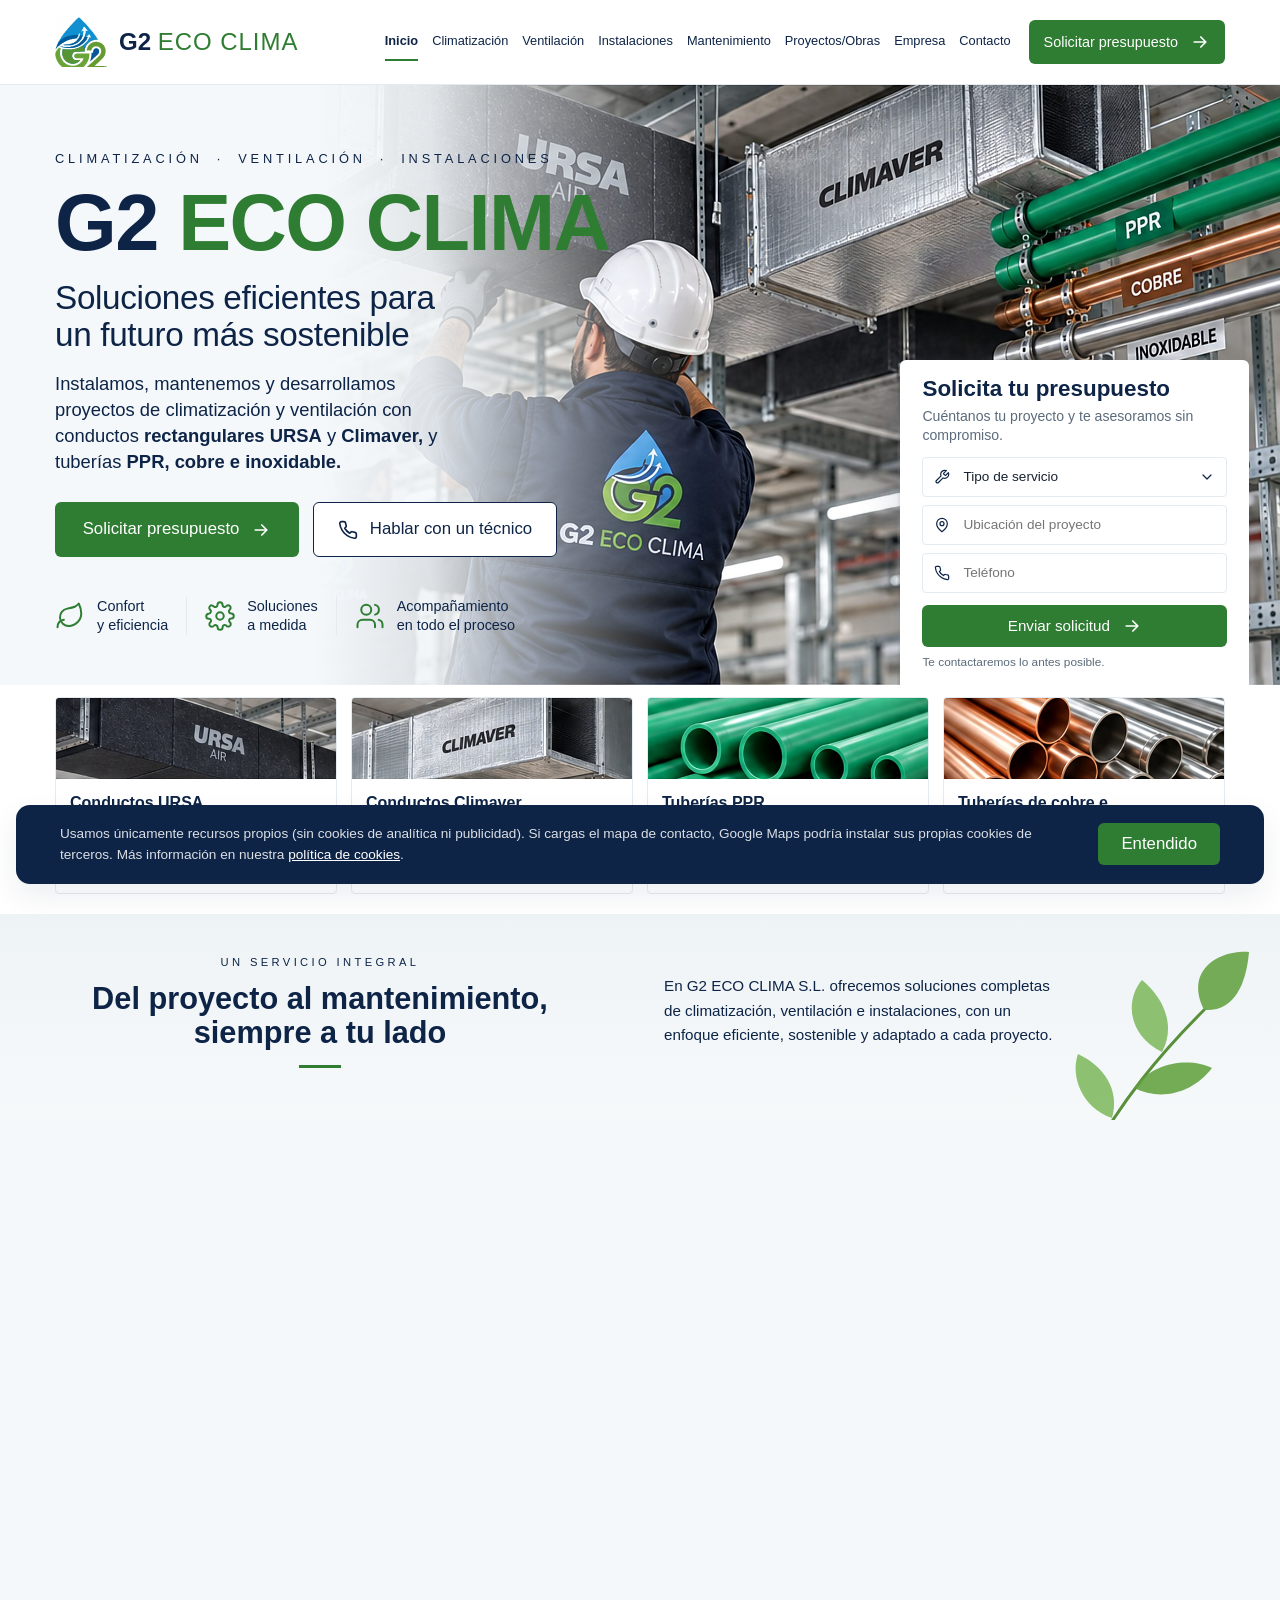
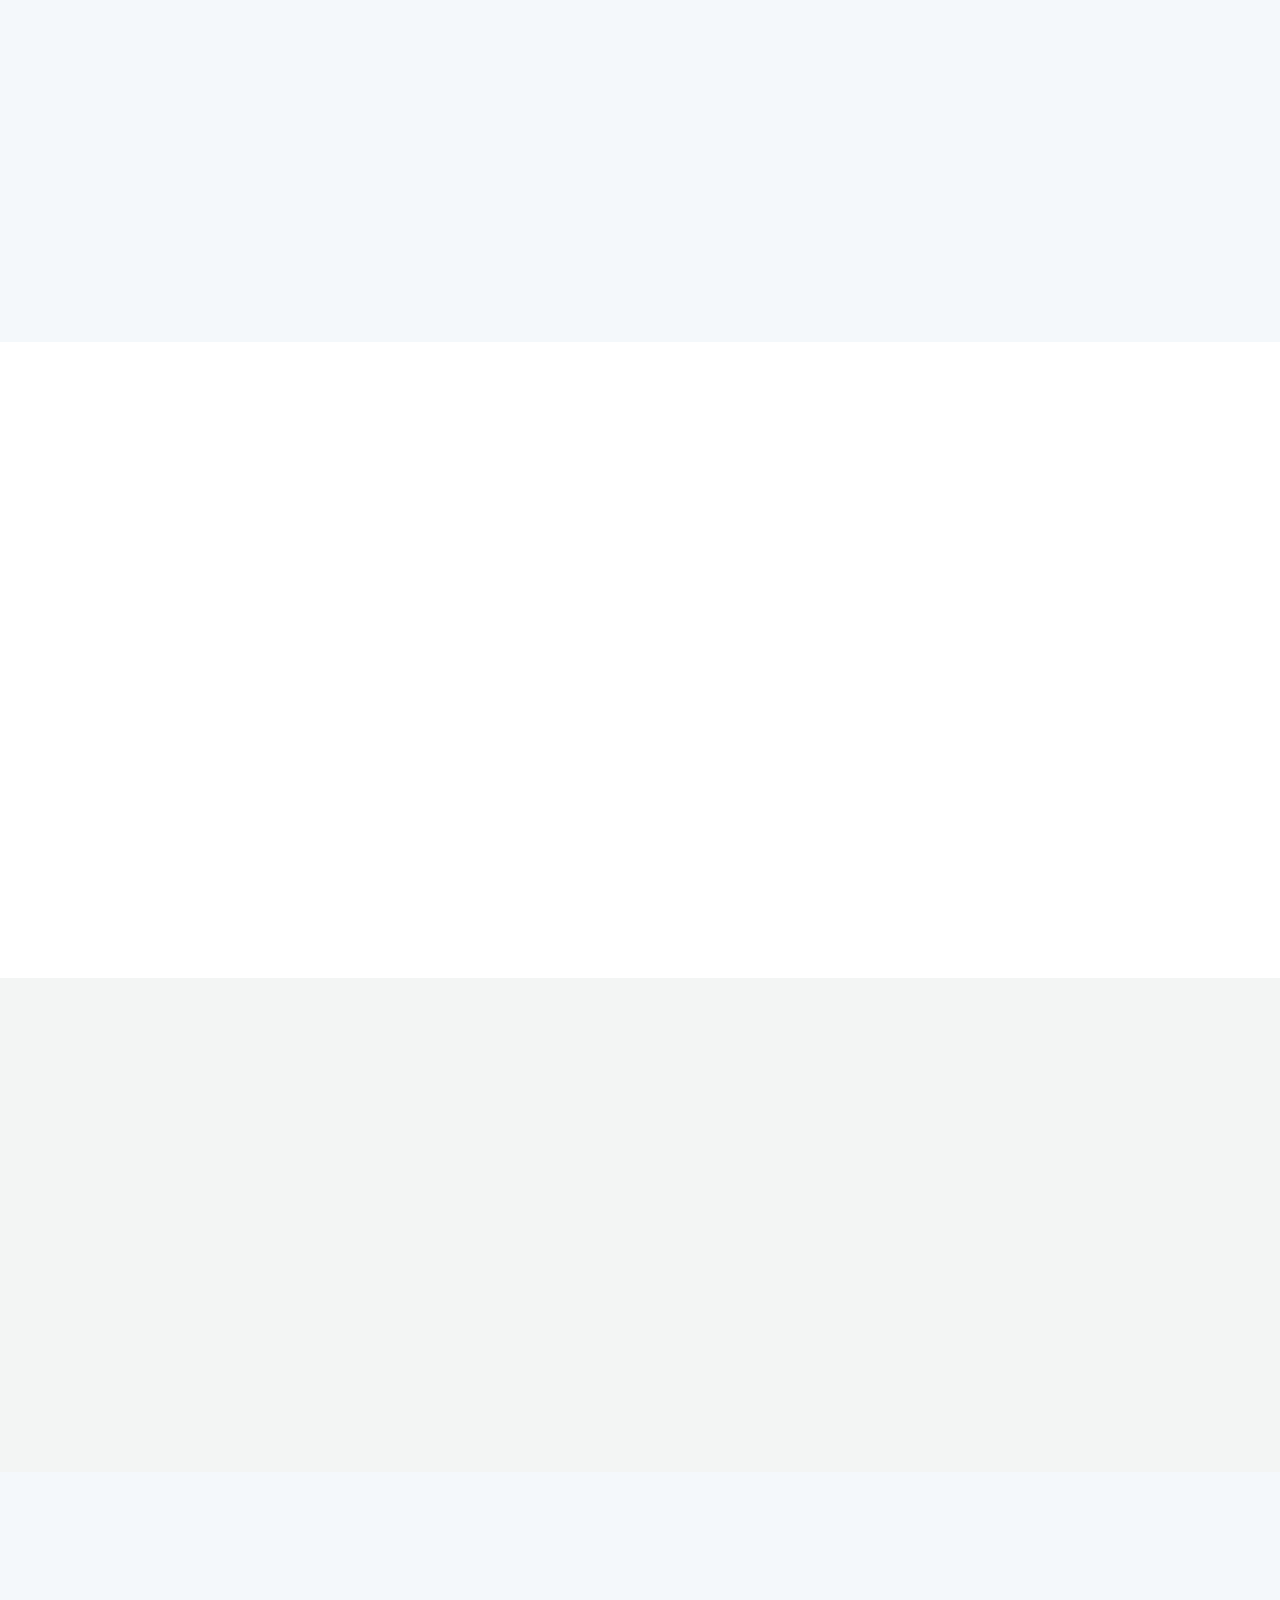
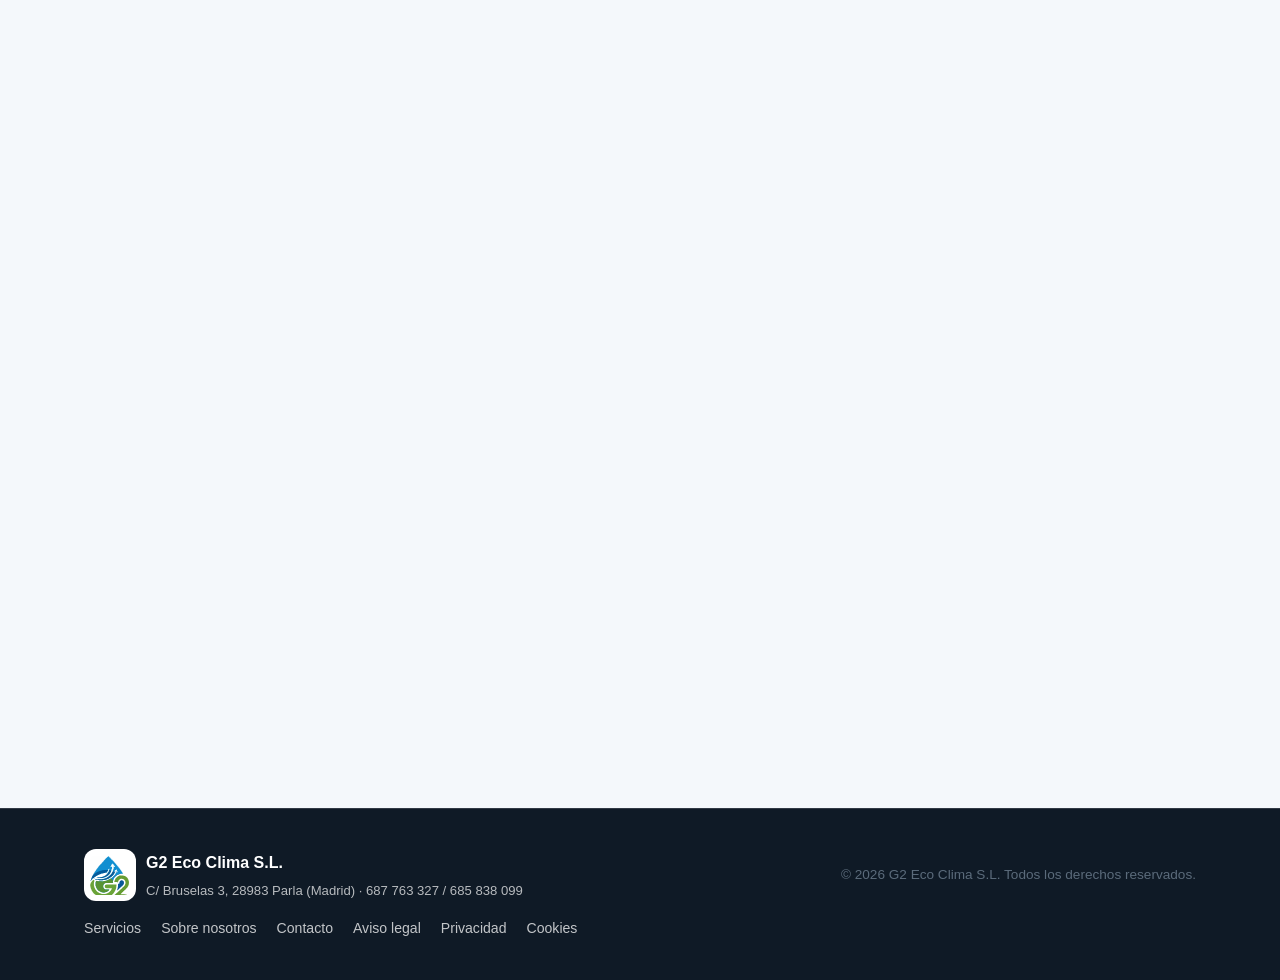
==== commit e046f155: "fix(web): actualizar teléfonos a 687 763 327 y 685 838 099 El primer número cambia (antes 687 76 33 " ====
--- a/index.html
+++ b/index.html
@@ -33,7 +33,7 @@
   "name": "G2 Eco Clima S.L.",
   "image": "https://g2ecoclima.com/assets/logo_g2.jpg",
   "url": "https://g2ecoclima.com/",
-  "telephone": ["+34687763324", "+34685838099"],
+  "telephone": ["+34687763327", "+34685838099"],
   "email": "g2ecoclima@gmail.com",
   "address": {
     "@type": "PostalAddress",
@@ -125,7 +125,7 @@
         </p>
         <div class="hero-actions">
           <a href="#presupuesto" class="btn btn-primary">Solicitar presupuesto <svg viewBox="0 0 24 24" class="icon" aria-hidden="true"><path d="M5 12h14M13 6l6 6-6 6"/></svg></a>
-          <a href="tel:+34687763324" class="btn btn-ghost"><svg viewBox="0 0 24 24" class="icon" aria-hidden="true"><path d="M22 16.9v3a2 2 0 01-2.2 2 19.8 19.8 0 01-8.6-3.1 19.5 19.5 0 01-6-6A19.8 19.8 0 012.1 4.2 2 2 0 014.1 2h3a2 2 0 012 1.7c.1 1 .4 1.9.7 2.8a2 2 0 01-.5 2.1L8.1 9.9a16 16 0 006 6l1.3-1.3a2 2 0 012.1-.4c.9.3 1.8.6 2.8.7a2 2 0 011.7 2z"/></svg> Hablar con un técnico</a>
+          <a href="tel:+34687763327" class="btn btn-ghost"><svg viewBox="0 0 24 24" class="icon" aria-hidden="true"><path d="M22 16.9v3a2 2 0 01-2.2 2 19.8 19.8 0 01-8.6-3.1 19.5 19.5 0 01-6-6A19.8 19.8 0 012.1 4.2 2 2 0 014.1 2h3a2 2 0 012 1.7c.1 1 .4 1.9.7 2.8a2 2 0 01-.5 2.1L8.1 9.9a16 16 0 006 6l1.3-1.3a2 2 0 012.1-.4c.9.3 1.8.6 2.8.7a2 2 0 011.7 2z"/></svg> Hablar con un técnico</a>
         </div>
         <ul class="hero-feats">
           <li><svg viewBox="0 0 24 24" class="icon" aria-hidden="true"><path d="M11 20A7 7 0 019.8 6.1C15.5 5 17 4.5 19 2c1 2 2 4.2 2 8 0 5.5-4.8 10-10 10z"/><path d="M2 21c0-3 1.9-5.4 5.1-6"/></svg><span>Confort<br>y eficiencia</span></li>
@@ -313,11 +313,11 @@
           </li>
           <li>
             <svg viewBox="0 0 24 24" class="icon"><path d="M22 16.92v3a2 2 0 01-2.18 2 19.79 19.79 0 01-8.63-3.07 19.5 19.5 0 01-6-6 19.79 19.79 0 01-3.07-8.67A2 2 0 014.11 2h3a2 2 0 012 1.72c.127.96.361 1.903.7 2.81a2 2 0 01-.45 2.11L8.09 9.91a16 16 0 006 6l1.27-1.27a2 2 0 012.11-.45c.907.339 1.85.573 2.81.7A2 2 0 0122 16.92z"/></svg>
-            <a href="tel:+34687763324">687 76 33 24</a>
+            <a href="tel:+34687763327">687 763 327</a>
           </li>
           <li>
             <svg viewBox="0 0 24 24" class="icon"><path d="M22 16.92v3a2 2 0 01-2.18 2 19.79 19.79 0 01-8.63-3.07 19.5 19.5 0 01-6-6 19.79 19.79 0 01-3.07-8.67A2 2 0 014.11 2h3a2 2 0 012 1.72c.127.96.361 1.903.7 2.81a2 2 0 01-.45 2.11L8.09 9.91a16 16 0 006 6l1.27-1.27a2 2 0 012.11-.45c.907.339 1.85.573 2.81.7A2 2 0 0122 16.92z"/></svg>
-            <a href="tel:+34685838099">685 83 80 99</a>
+            <a href="tel:+34685838099">685 838 099</a>
           </li>
           <li>
             <svg viewBox="0 0 24 24" class="icon"><path d="M12 21s-7-6.2-9-10.5C1 6 4 3 7 4c2 .7 2.5 2.5 3 4 .5-1.5 1-3.3 3-4 3-1 6 2 6 6.5-2 4.3-9 10.5-9 10.5z"/></svg>
@@ -383,7 +383,7 @@
       <img src="assets/logo_g2_mark.svg" alt="G2 Eco Clima" class="brand-logo" width="40" height="39">
       <div>
         <span>G2 Eco Clima S.L.</span>
-        <p class="footer-address">C/ Bruselas 3, 28983 Parla (Madrid) · 687 76 33 24 / 685 83 80 99</p>
+        <p class="footer-address">C/ Bruselas 3, 28983 Parla (Madrid) · 687 763 327 / 685 838 099</p>
       </div>
     </div>
     <p class="footer-copy">© <span id="year"></span> G2 Eco Clima S.L. Todos los derechos reservados.</p>
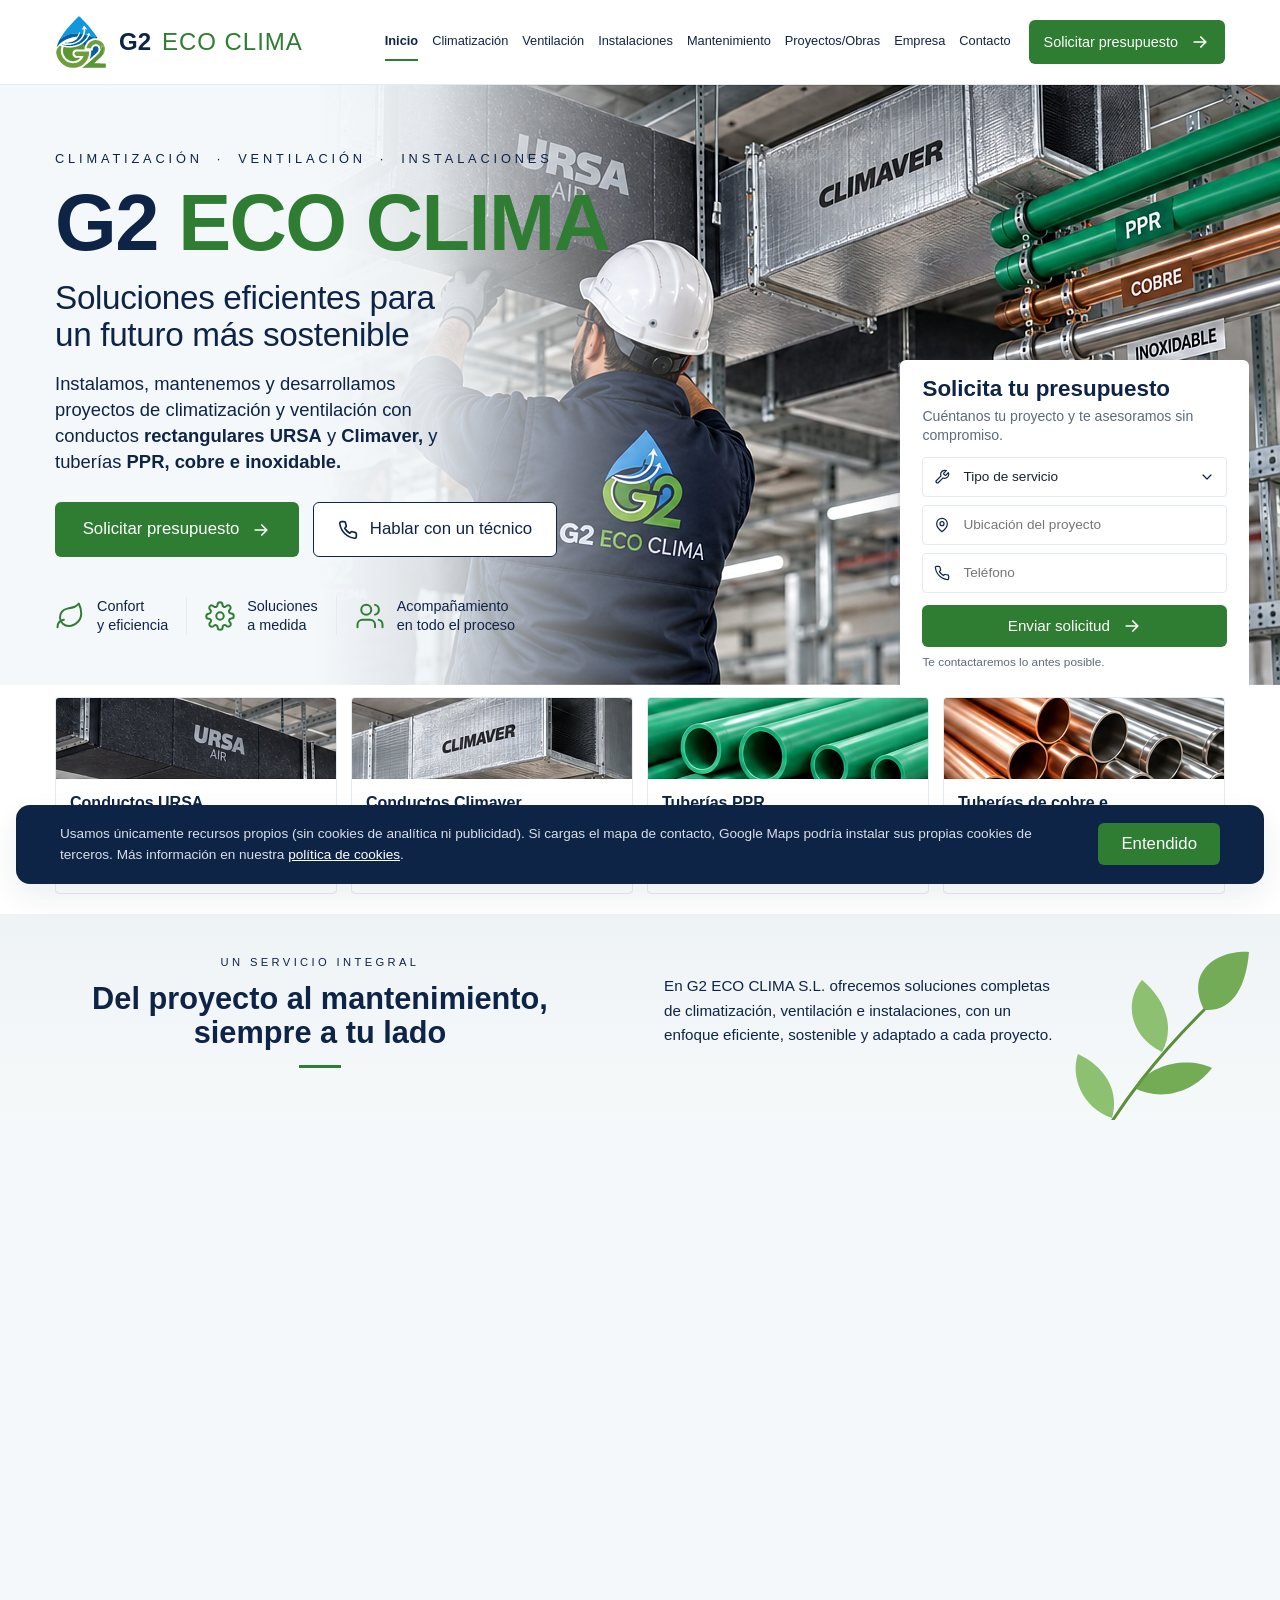
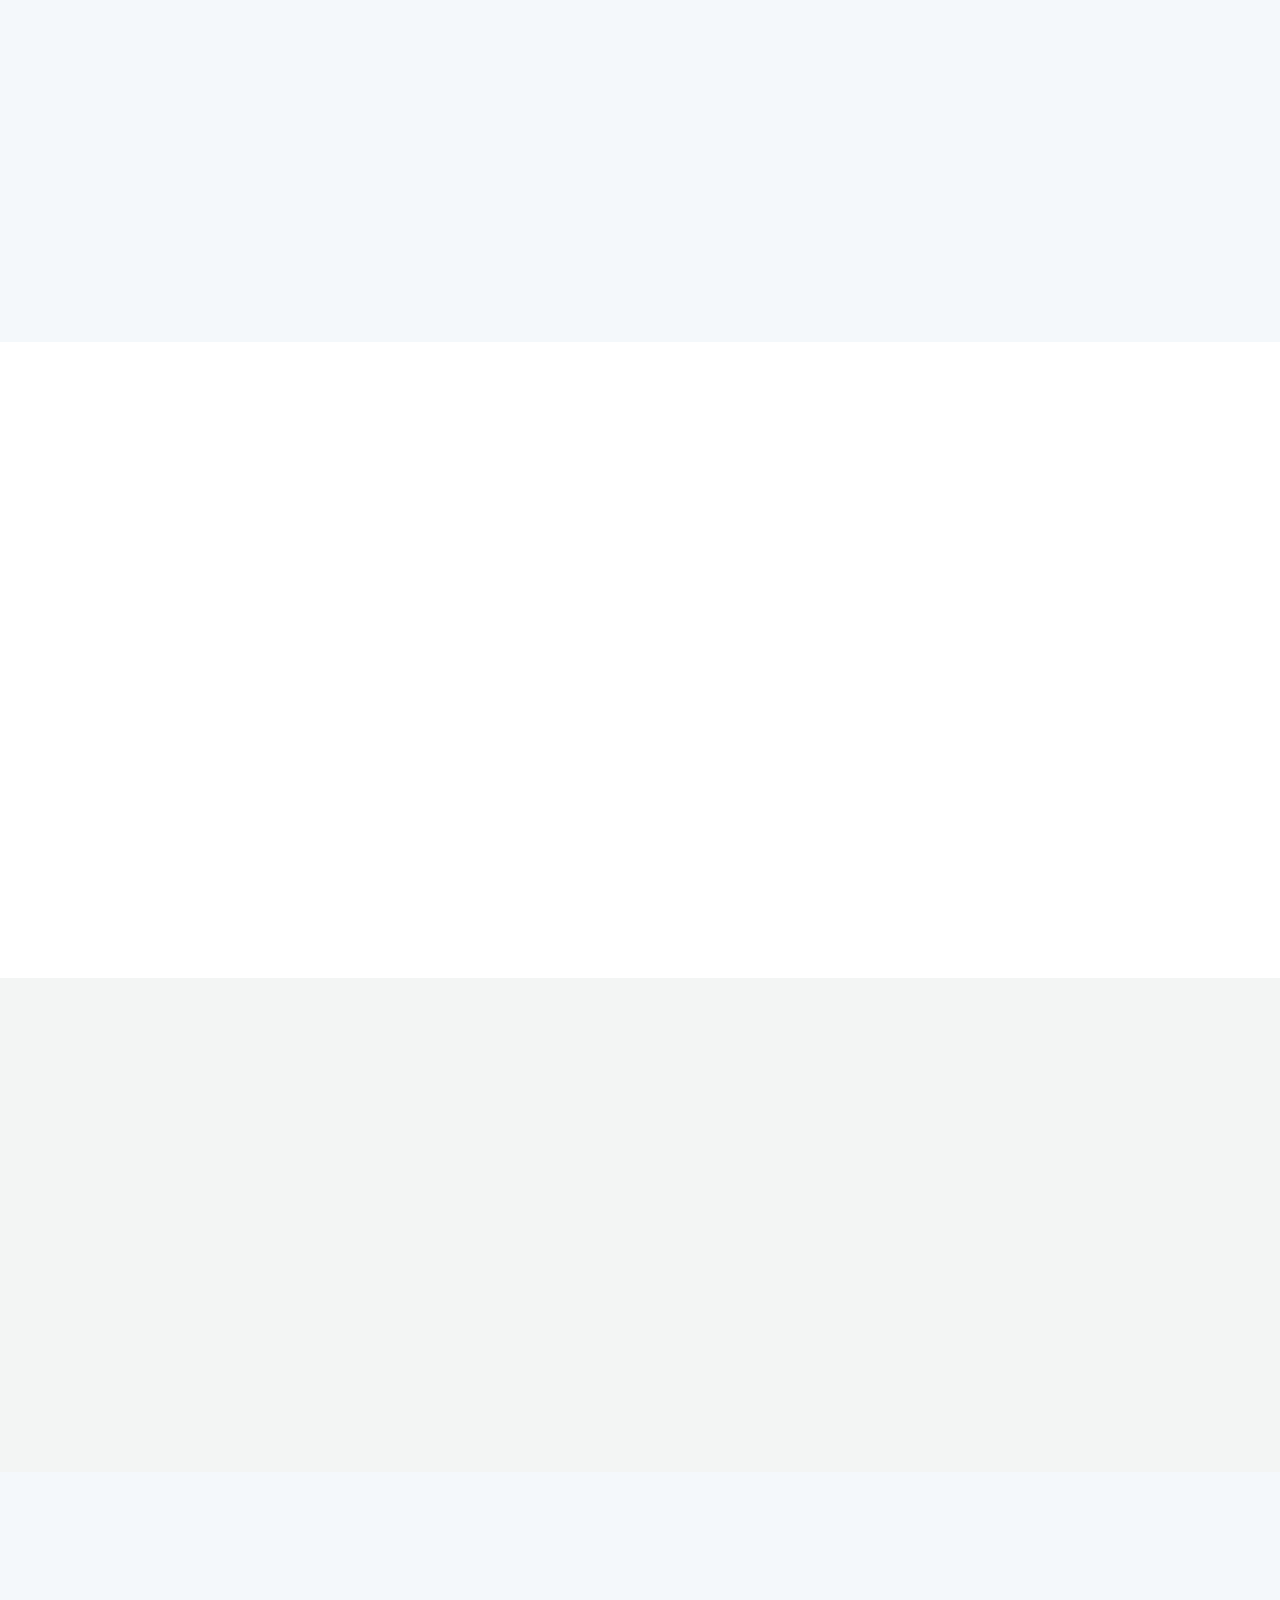
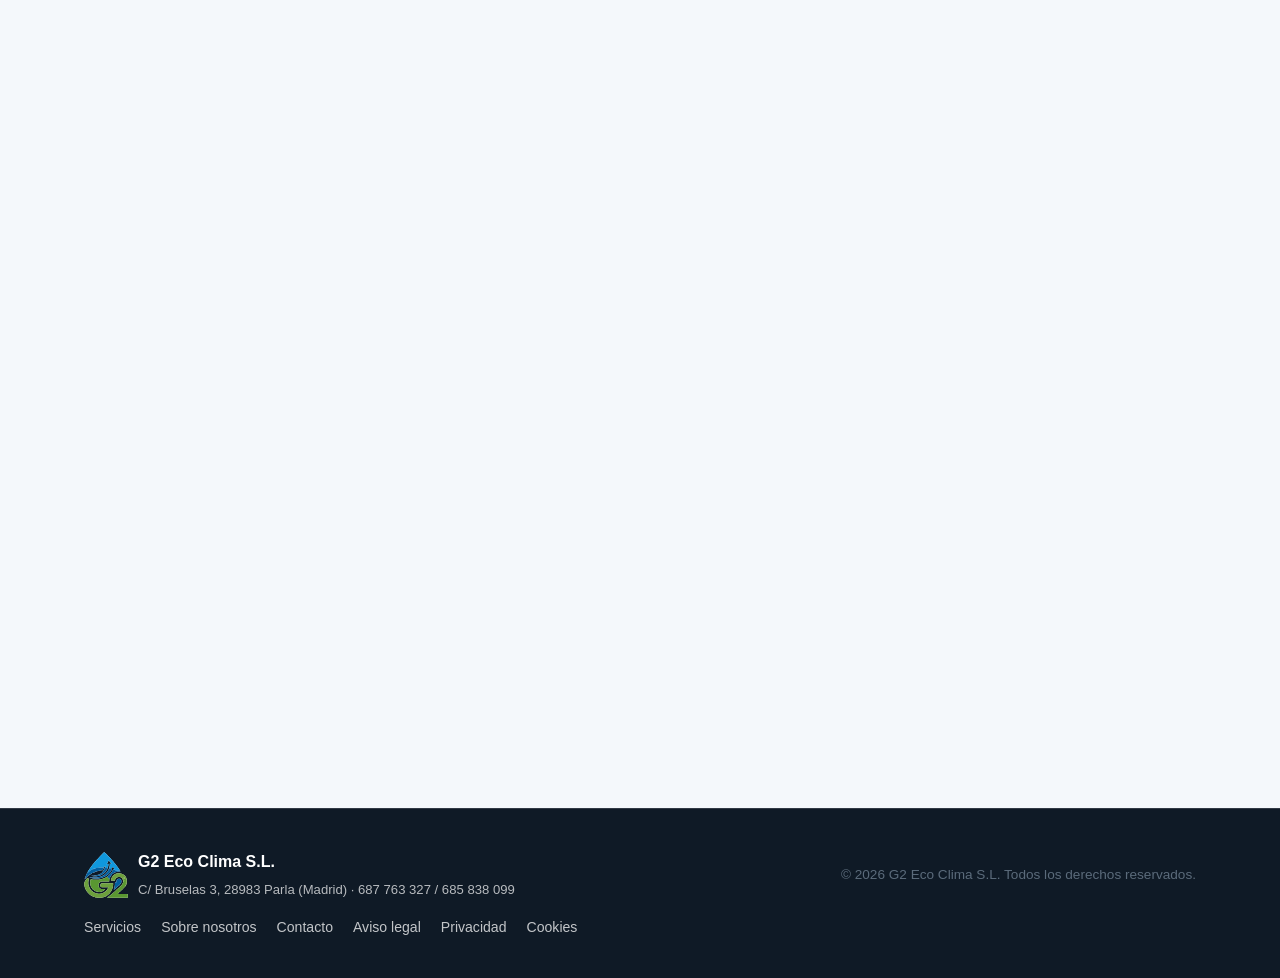
==== commit d78d059c: "fix(web): logotipo nuevo completo, transparente y nítido en cabecera y pie - Nuevo SVG del símbolo a" ====
--- a/index.html
+++ b/index.html
@@ -22,10 +22,10 @@
 
 <meta name="referrer" content="strict-origin-when-cross-origin">
 <meta http-equiv="Content-Security-Policy" content="default-src 'self'; style-src 'self'; font-src 'self'; img-src 'self' data:; script-src 'self'; frame-src https://www.google.com; connect-src 'none'; object-src 'none'; base-uri 'self'; form-action 'self'; upgrade-insecure-requests">
-<link rel="icon" type="image/svg+xml" href="assets/logo_g2_mark.svg">
+<link rel="icon" type="image/svg+xml" href="assets/logo_g2_mark.svg?v=2">
 <link rel="alternate icon" type="image/jpeg" href="assets/logo_g2.jpg">
 <link rel="stylesheet" href="css/fonts.css?v=5">
-<link rel="stylesheet" href="css/style.css?v=9">
+<link rel="stylesheet" href="css/style.css?v=10">
 <script type="application/ld+json">
 {
   "@context": "https://schema.org",
@@ -55,7 +55,7 @@
 <header class="site-header" id="header">
   <div class="container header-inner">
     <a href="#inicio" class="brand">
-      <img src="assets/logo_g2_mark.svg" alt="" class="brand-logo" width="60" height="59">
+      <img src="assets/logo_g2_mark.svg?v=2" alt="" class="brand-logo" width="57" height="60">
       <span class="brand-text">G2 <strong>Eco Clima</strong></span>
     </a>
 
@@ -380,7 +380,7 @@
 <footer class="site-footer">
   <div class="container footer-inner">
     <div class="footer-brand">
-      <img src="assets/logo_g2_mark.svg" alt="G2 Eco Clima" class="brand-logo" width="40" height="39">
+      <img src="assets/logo_g2_mark.svg?v=2" alt="G2 Eco Clima" class="brand-logo" width="40" height="42">
       <div>
         <span>G2 Eco Clima S.L.</span>
         <p class="footer-address">C/ Bruselas 3, 28983 Parla (Madrid) · 687 763 327 / 685 838 099</p>
--- a/css/style.css
+++ b/css/style.css
@@ -168,7 +168,7 @@
   margin-right: auto;
   flex-shrink: 0;
 }
-.brand-logo { width: 60px; height: 60px; object-fit: contain; }
+.brand-logo { width: 57px; height: 60px; object-fit: contain; }
 .brand-text {
   font-family: var(--font-heading);
   font-weight: 700;
@@ -177,7 +177,7 @@
   color: var(--navy);
   text-transform: uppercase;
 }
-.brand-text strong { font-weight: 500; color: var(--green); letter-spacing: 0.04em; }
+.brand-text strong { font-weight: 500; color: var(--green); letter-spacing: 0.04em; margin-left: 0.18em; }
 
 .nav { display: flex; align-items: center; gap: 24px; }
 .nav a {
@@ -678,12 +678,8 @@
   font-weight: 600;
 }
 .footer-brand .brand-logo {
-  box-sizing: content-box;
-  width: 40px;
-  height: 40px;
-  padding: 6px;
-  background: #fff;
-  border-radius: 12px;
+  width: 44px;
+  height: 46px;
   flex-shrink: 0;
 }
 .footer-address {
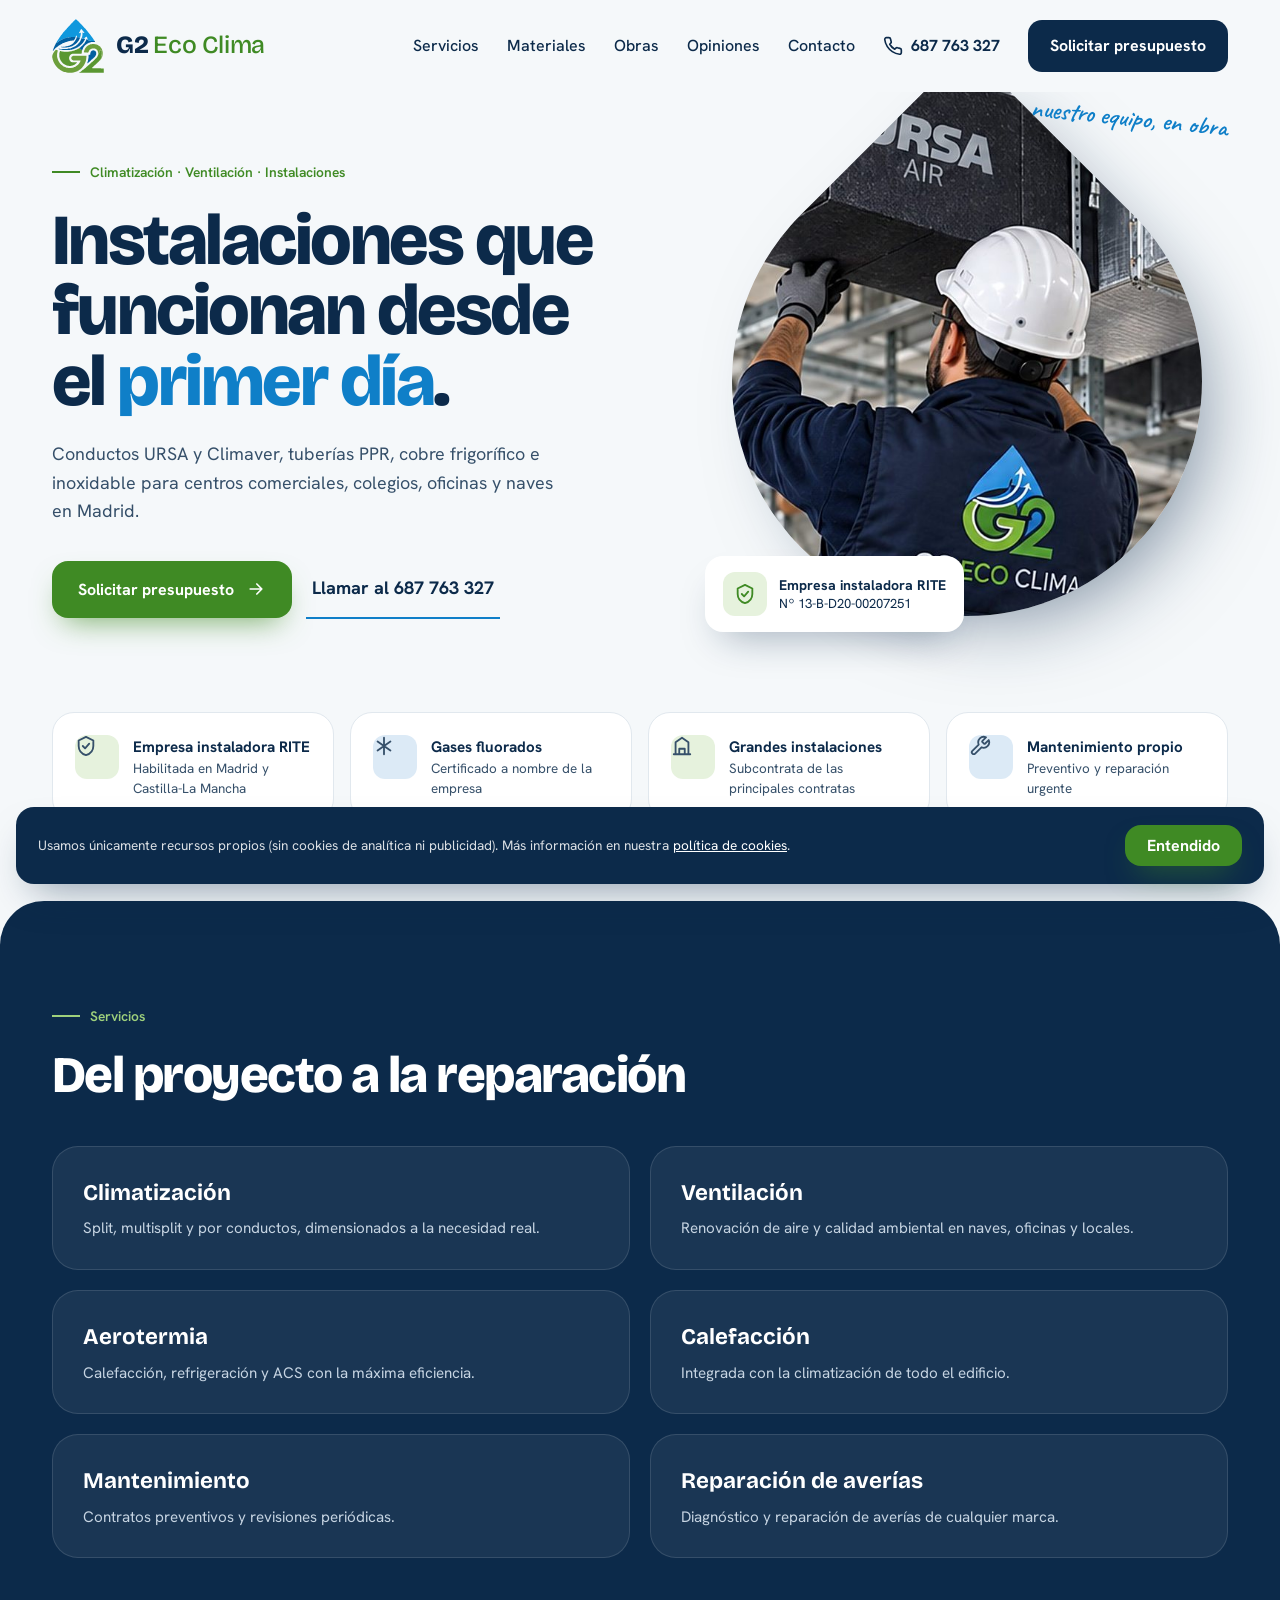
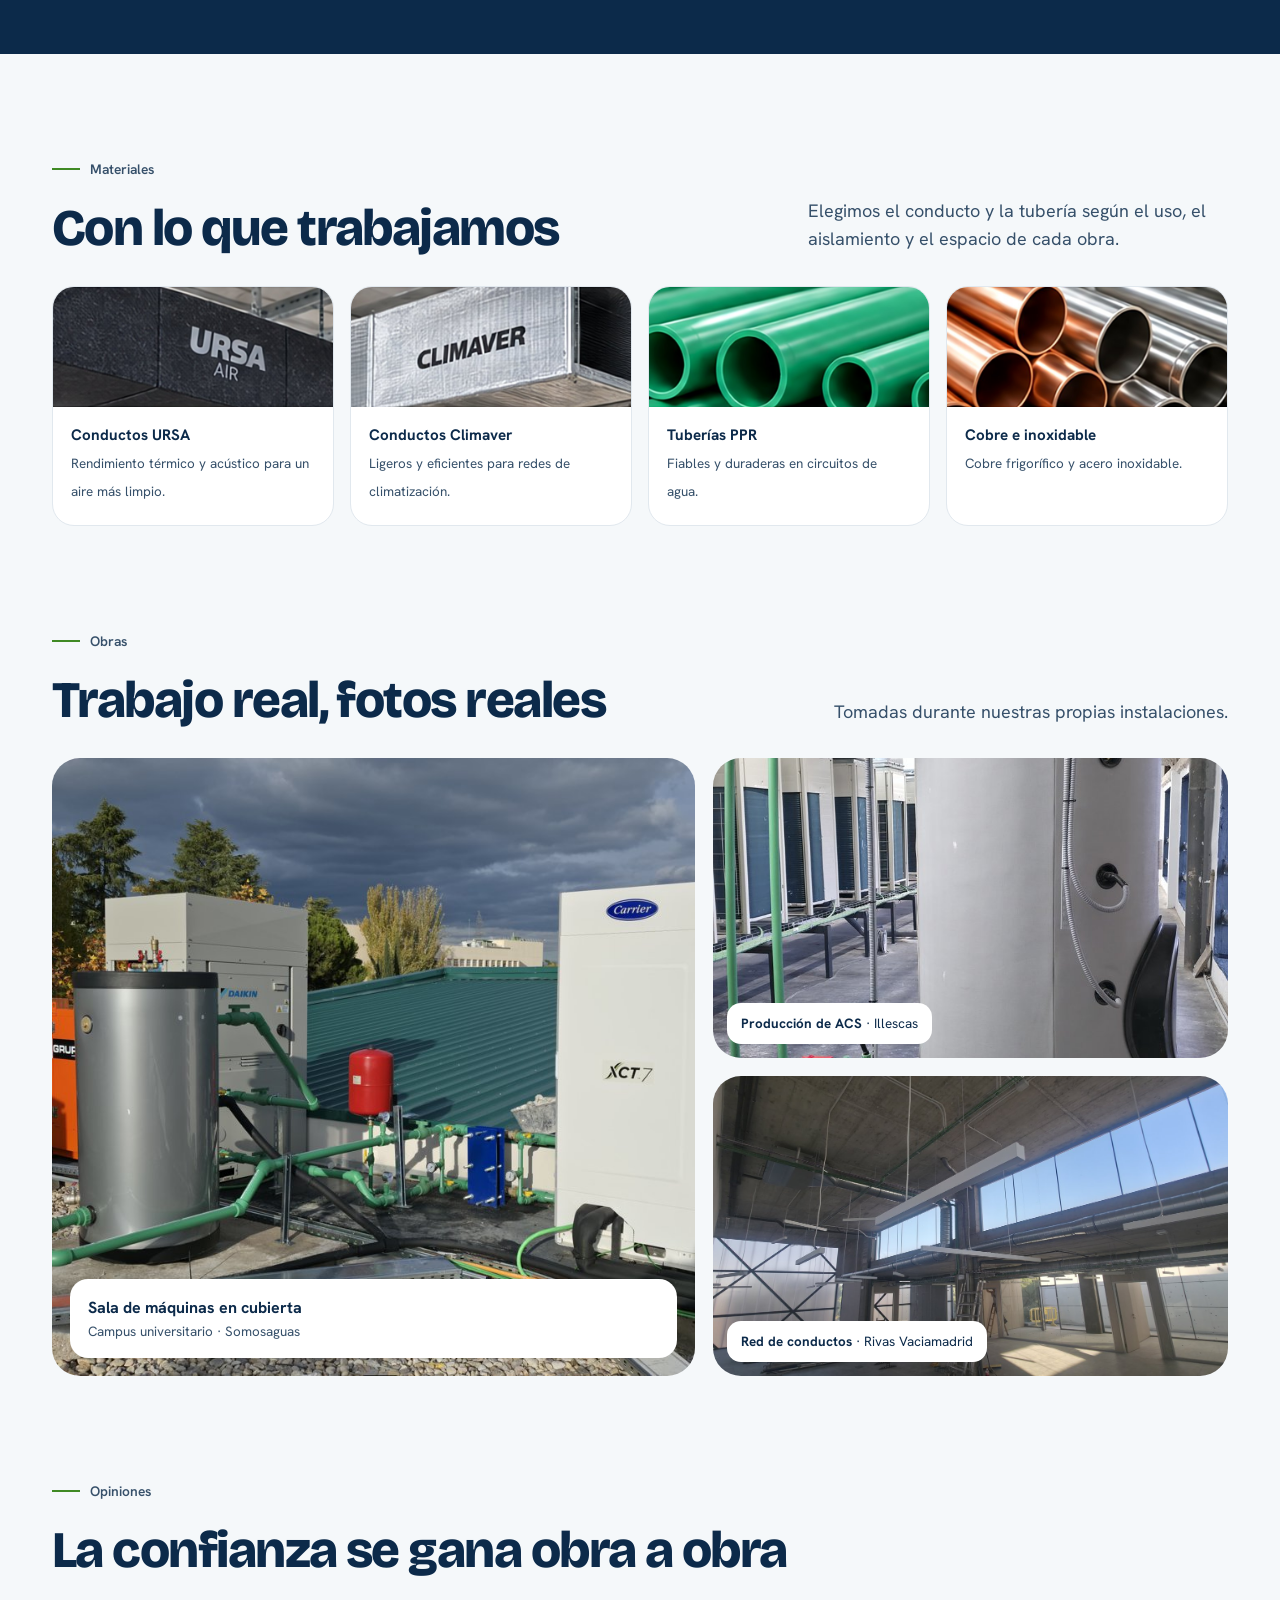
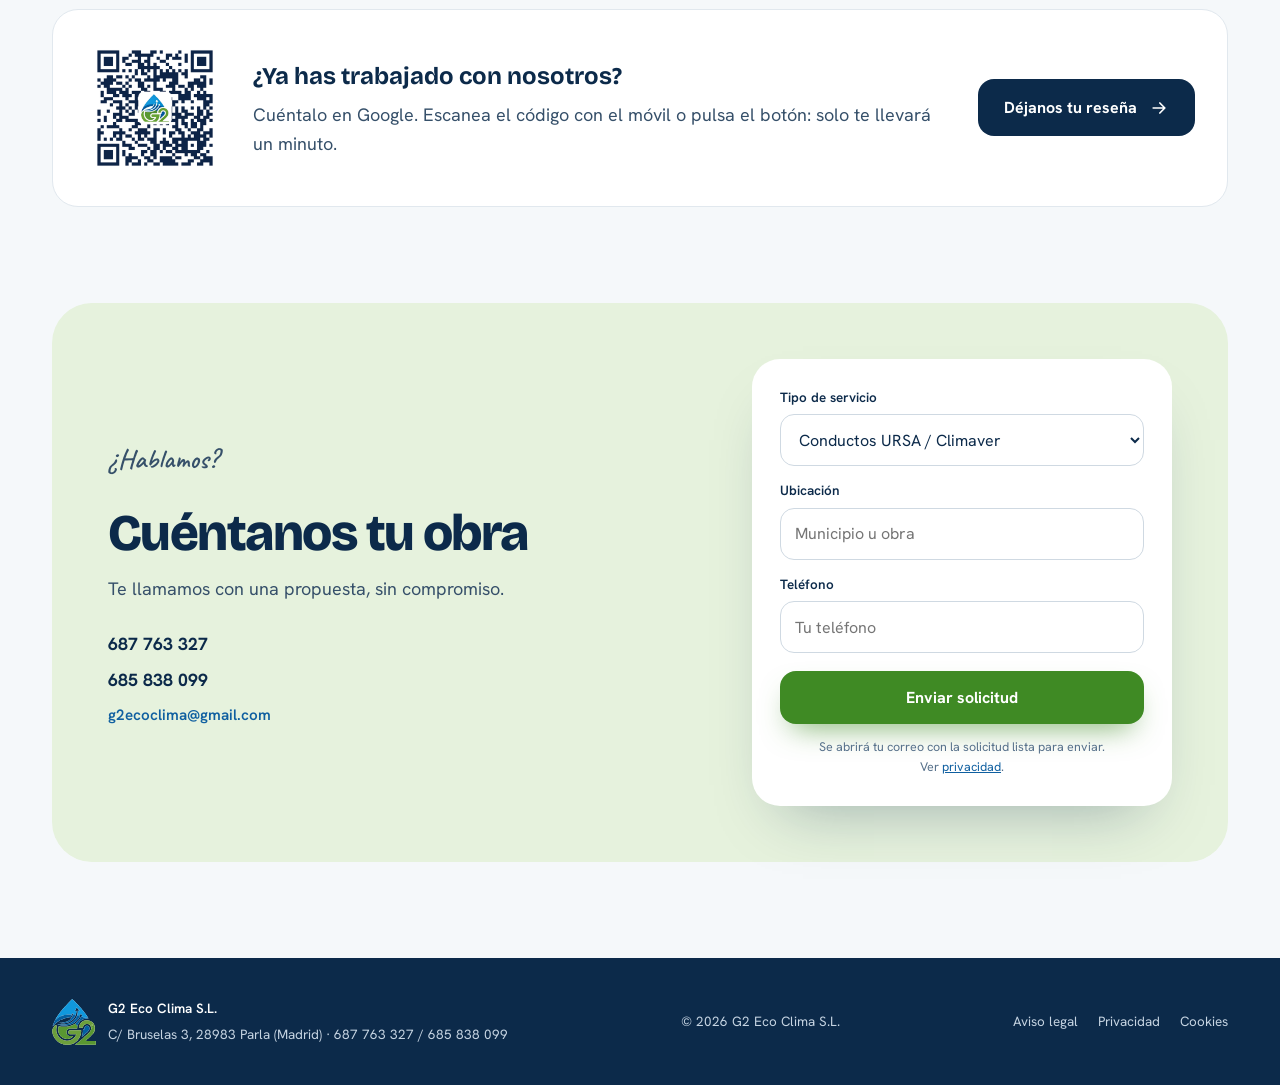
==== commit 2a2c4556: "feat(web): diseño E (estética D + textos A) con QR y botón de reseñas de Google - Portada con la fot" ====
--- a/index.html
+++ b/index.html
@@ -12,11 +12,11 @@
 <meta property="og:site_name" content="G2 Eco Clima">
 <meta property="og:locale" content="es_ES">
 <meta property="og:url" content="https://g2ecoclima.com/">
-<meta property="og:title" content="G2 Eco Clima S.L. — Climatización para grandes instalaciones">
+<meta property="og:title" content="G2 Eco Clima S.L. — Instalaciones que funcionan desde el primer día">
 <meta property="og:description" content="Especialistas en climatización, aerotermia y ventilación para grandes instalaciones (centros comerciales, colegios, oficinas y naves) en Madrid y alrededores.">
 <meta property="og:image" content="https://g2ecoclima.com/assets/logo_g2.jpg">
 <meta name="twitter:card" content="summary">
-<meta name="twitter:title" content="G2 Eco Clima S.L. — Climatización para grandes instalaciones">
+<meta name="twitter:title" content="G2 Eco Clima S.L. — Instalaciones que funcionan desde el primer día">
 <meta name="twitter:description" content="Especialistas en climatización, aerotermia y ventilación para grandes instalaciones en Madrid y alrededores.">
 <meta name="twitter:image" content="https://g2ecoclima.com/assets/logo_g2.jpg">
 
@@ -24,8 +24,8 @@
 <meta http-equiv="Content-Security-Policy" content="default-src 'self'; style-src 'self'; font-src 'self'; img-src 'self' data:; script-src 'self'; frame-src https://www.google.com; connect-src 'none'; object-src 'none'; base-uri 'self'; form-action 'self'; upgrade-insecure-requests">
 <link rel="icon" type="image/svg+xml" href="assets/logo_g2_mark.svg?v=2">
 <link rel="alternate icon" type="image/jpeg" href="assets/logo_g2.jpg">
-<link rel="stylesheet" href="css/fonts.css?v=5">
-<link rel="stylesheet" href="css/style.css?v=10">
+<link rel="stylesheet" href="css/fonts.css?v=6">
+<link rel="stylesheet" href="css/style.css?v=11">
 <script type="application/ld+json">
 {
   "@context": "https://schema.org",
@@ -55,323 +55,143 @@
 <header class="site-header" id="header">
   <div class="container header-inner">
     <a href="#inicio" class="brand">
-      <img src="assets/logo_g2_mark.svg?v=2" alt="" class="brand-logo" width="57" height="60">
+      <img src="assets/logo_g2_mark.svg?v=2" alt="" class="brand-logo" width="52" height="55">
       <span class="brand-text">G2 <strong>Eco Clima</strong></span>
     </a>
-
     <nav class="nav" id="nav" aria-label="Principal">
-      <a href="#inicio" class="is-active">Inicio</a>
-      <a href="#climatizacion">Climatización</a>
-      <a href="#ventilacion">Ventilación</a>
-      <a href="#materiales">Instalaciones</a>
-      <a href="#mantenimiento">Mantenimiento</a>
-      <a href="#proyectos">Proyectos/Obras</a>
-      <a href="#nosotros">Empresa</a>
+      <a href="#servicios">Servicios</a>
+      <a href="#materiales">Materiales</a>
+      <a href="#obras">Obras</a>
+      <a href="#resenas">Opiniones</a>
       <a href="#contacto">Contacto</a>
-      <a href="#presupuesto" class="btn btn-primary">Solicitar presupuesto <svg viewBox="0 0 24 24" class="icon" aria-hidden="true"><path d="M5 12h14M13 6l6 6-6 6"/></svg></a>
+      <a href="tel:+34687763327" class="nav-phone"><svg viewBox="0 0 24 24" class="icon" aria-hidden="true"><path d="M22 16.9v3a2 2 0 01-2.2 2 19.8 19.8 0 01-8.6-3.1 19.5 19.5 0 01-6-6A19.8 19.8 0 012.1 4.2 2 2 0 014.1 2h3a2 2 0 012 1.7c.1 1 .4 1.9.7 2.8a2 2 0 01-.5 2.1L8.1 9.9a16 16 0 006 6l1.3-1.3a2 2 0 012.1-.4c.9.3 1.8.6 2.8.7a2 2 0 011.7 2z"/></svg>687 763 327</a>
+      <a href="#presupuesto" class="btn btn-dark">Solicitar presupuesto</a>
     </nav>
-
-    <button class="nav-toggle" id="navToggle" aria-label="Abrir menú" aria-expanded="false">
-      <span></span><span></span><span></span>
-    </button>
+    <button class="nav-toggle" id="navToggle" aria-label="Abrir menú" aria-expanded="false"><span></span><span></span><span></span></button>
   </div>
 </header>
 
 <main>
 
-  <!-- HERO -->
   <section class="hero" id="inicio">
-    <div class="hero-photo" role="img" aria-label="Operarios de G2 Eco Clima montando conductos URSA y Climaver y tuberías PPR, cobre e inoxidable">
-      <form class="quote-form" id="presupuesto">
-        <h2>Solicita tu presupuesto</h2>
-        <p>Cuéntanos tu proyecto y te asesoramos sin compromiso.</p>
-        <label class="quote-field">
-          <svg viewBox="0 0 24 24" class="icon" aria-hidden="true"><path d="M14.7 6.3a1 1 0 000 1.4l1.6 1.6a1 1 0 001.4 0l3.8-3.8a6 6 0 01-7.9 7.9l-6.9 6.9a2.1 2.1 0 01-3-3l6.9-6.9a6 6 0 017.9-7.9l-3.8 3.8z"/></svg>
-          <select id="qServicio" name="servicio" aria-label="Tipo de servicio" required>
-            <option value="">Tipo de servicio</option>
-            <option>Conductos URSA / Climaver</option>
-            <option>Tuberías PPR, cobre o inoxidable</option>
-            <option>Climatización</option>
-            <option>Ventilación</option>
-            <option>Aerotermia</option>
-            <option>Mantenimiento</option>
-            <option>Avería / reparación urgente</option>
-          </select>
-          <svg viewBox="0 0 24 24" class="icon icon-chev" aria-hidden="true"><path d="M6 9l6 6 6-6"/></svg>
-        </label>
-        <label class="quote-field">
-          <svg viewBox="0 0 24 24" class="icon" aria-hidden="true"><path d="M20 10c0 6-8 12-8 12s-8-6-8-12a8 8 0 0116 0z"/><circle cx="12" cy="10" r="3"/></svg>
-          <input type="text" id="qUbicacion" name="ubicacion" placeholder="Ubicación del proyecto" aria-label="Ubicación del proyecto" required>
-        </label>
-        <label class="quote-field">
-          <svg viewBox="0 0 24 24" class="icon" aria-hidden="true"><path d="M22 16.9v3a2 2 0 01-2.2 2 19.8 19.8 0 01-8.6-3.1 19.5 19.5 0 01-6-6A19.8 19.8 0 012.1 4.2 2 2 0 014.1 2h3a2 2 0 012 1.7c.1 1 .4 1.9.7 2.8a2 2 0 01-.5 2.1L8.1 9.9a16 16 0 006 6l1.3-1.3a2 2 0 012.1-.4c.9.3 1.8.6 2.8.7a2 2 0 011.7 2z"/></svg>
-          <input type="tel" id="qTelefono" name="telefono" placeholder="Teléfono" aria-label="Teléfono" required>
-        </label>
-        <button type="submit" class="btn btn-primary">Enviar solicitud <svg viewBox="0 0 24 24" class="icon" aria-hidden="true"><path d="M5 12h14M13 6l6 6-6 6"/></svg></button>
-        <p class="form-hint">Te contactaremos lo antes posible.</p>
-      </form>
-    </div>
-
     <div class="container hero-inner">
-      <div class="hero-copy">
-        <p class="hero-eyebrow">Climatización<span>·</span>Ventilación<span>·</span>Instalaciones</p>
-        <h1>
-          <span class="hero-brand">G2 <em>Eco Clima</em></span>
-          <span class="hero-title">Soluciones eficientes para<br> un futuro más sostenible</span>
-        </h1>
-        <p class="hero-lead">
-          Instalamos, mantenemos y desarrollamos proyectos de climatización y ventilación con conductos
-          <strong>rectangulares URSA</strong> y <strong>Climaver,</strong> y tuberías <strong>PPR, cobre e inoxidable.</strong>
-        </p>
+      <div class="rise">
+        <p class="eyebrow">Climatización · Ventilación · Instalaciones</p>
+        <h1>Instalaciones que funcionan desde el <em>primer día</em>.</h1>
+        <p class="hero-lead">Conductos URSA y Climaver, tuberías PPR, cobre frigorífico e inoxidable para centros comerciales, colegios, oficinas y naves en Madrid.</p>
         <div class="hero-actions">
           <a href="#presupuesto" class="btn btn-primary">Solicitar presupuesto <svg viewBox="0 0 24 24" class="icon" aria-hidden="true"><path d="M5 12h14M13 6l6 6-6 6"/></svg></a>
-          <a href="tel:+34687763327" class="btn btn-ghost"><svg viewBox="0 0 24 24" class="icon" aria-hidden="true"><path d="M22 16.9v3a2 2 0 01-2.2 2 19.8 19.8 0 01-8.6-3.1 19.5 19.5 0 01-6-6A19.8 19.8 0 012.1 4.2 2 2 0 014.1 2h3a2 2 0 012 1.7c.1 1 .4 1.9.7 2.8a2 2 0 01-.5 2.1L8.1 9.9a16 16 0 006 6l1.3-1.3a2 2 0 012.1-.4c.9.3 1.8.6 2.8.7a2 2 0 011.7 2z"/></svg> Hablar con un técnico</a>
+          <a href="tel:+34687763327" class="btn-line">Llamar al 687 763 327</a>
         </div>
-        <ul class="hero-feats">
-          <li><svg viewBox="0 0 24 24" class="icon" aria-hidden="true"><path d="M11 20A7 7 0 019.8 6.1C15.5 5 17 4.5 19 2c1 2 2 4.2 2 8 0 5.5-4.8 10-10 10z"/><path d="M2 21c0-3 1.9-5.4 5.1-6"/></svg><span>Confort<br>y eficiencia</span></li>
-          <li><svg viewBox="0 0 24 24" class="icon" aria-hidden="true"><circle cx="12" cy="12" r="3"/><path d="M19.4 15a1.7 1.7 0 00.3 1.8l.1.1a2 2 0 11-2.8 2.8l-.1-.1a1.7 1.7 0 00-1.8-.3 1.7 1.7 0 00-1 1.5V21a2 2 0 11-4 0v-.1a1.7 1.7 0 00-1.1-1.5 1.7 1.7 0 00-1.8.3l-.1.1a2 2 0 11-2.8-2.8l.1-.1a1.7 1.7 0 00.3-1.8 1.7 1.7 0 00-1.5-1H3a2 2 0 110-4h.1a1.7 1.7 0 001.5-1.1 1.7 1.7 0 00-.3-1.8l-.1-.1a2 2 0 112.8-2.8l.1.1a1.7 1.7 0 001.8.3H9a1.7 1.7 0 001-1.5V3a2 2 0 114 0v.1a1.7 1.7 0 001 1.5 1.7 1.7 0 001.8-.3l.1-.1a2 2 0 112.8 2.8l-.1.1a1.7 1.7 0 00-.3 1.8V9a1.7 1.7 0 001.5 1H21a2 2 0 110 4h-.1a1.7 1.7 0 00-1.5 1z"/></svg><span>Soluciones<br>a medida</span></li>
-          <li><svg viewBox="0 0 24 24" class="icon" aria-hidden="true"><path d="M16 21v-2a4 4 0 00-4-4H6a4 4 0 00-4 4v2"/><circle cx="9" cy="7" r="4"/><path d="M22 21v-2a4 4 0 00-3-3.9M16 3.1a4 4 0 010 7.8"/></svg><span>Acompañamiento<br>en todo el proceso</span></li>
-        </ul>
-      </div>
-    </div>
-  </section>
-
-  <!-- MATERIALES -->
-  <section class="products" id="materiales" aria-label="Materiales con los que trabajamos">
-    <div class="container products-grid">
-      <a class="product-card" href="#presupuesto">
-        <img src="assets/web/servicio-ursa.jpg" alt="Conducto rectangular de panel URSA AIR" loading="lazy" width="1000" height="288">
-        <div class="product-body"><h3>Conductos URSA</h3><p>Máximo rendimiento térmico y acústico para un aire más limpio y eficiente.</p><svg viewBox="0 0 24 24" class="icon" aria-hidden="true"><path d="M5 12h14M13 6l6 6-6 6"/></svg></div>
-      </a>
-      <a class="product-card" href="#presupuesto">
-        <img src="assets/web/servicio-climaver.jpg" alt="Conducto rectangular de panel Climaver" loading="lazy" width="1000" height="288">
-        <div class="product-body"><h3>Conductos Climaver</h3><p>Soluciones ligeras y eficientes para instalaciones de climatización.</p><svg viewBox="0 0 24 24" class="icon" aria-hidden="true"><path d="M5 12h14M13 6l6 6-6 6"/></svg></div>
-      </a>
-      <a class="product-card" href="#presupuesto">
-        <img src="assets/web/servicio-ppr.jpg" alt="Tuberías de polipropileno PPR" loading="lazy" width="1000" height="288">
-        <div class="product-body"><h3>Tuberías PPR</h3><p>Soluciones fiables y duraderas para instalaciones de climatización.</p><svg viewBox="0 0 24 24" class="icon" aria-hidden="true"><path d="M5 12h14M13 6l6 6-6 6"/></svg></div>
-      </a>
-      <a class="product-card" href="#presupuesto">
-        <img src="assets/web/servicio-cobre.jpg" alt="Tuberías de cobre frigorífico y acero inoxidable" loading="lazy" width="1000" height="288">
-        <div class="product-body"><h3>Tuberías de cobre e inoxidable</h3><p>Calidad y eficiencia para todo tipo de instalaciones.</p><svg viewBox="0 0 24 24" class="icon" aria-hidden="true"><path d="M5 12h14M13 6l6 6-6 6"/></svg></div>
-      </a>
-    </div>
-  </section>
-
-  <!-- SERVICIO INTEGRAL -->
-  <section class="integral">
-    <div class="container integral-inner">
-      <div class="integral-head">
-        <p class="hero-eyebrow">Un servicio integral</p>
-        <h2>Del proyecto al mantenimiento,<br> siempre a tu lado</h2>
-      </div>
-      <svg class="integral-leaves" viewBox="0 0 220 200" aria-hidden="true">
-        <path class="stem" d="M60 200 C90 150 120 110 170 60"/>
-        <path class="leaf leaf-1" d="M170 60 C150 20 185 0 215 2 C212 35 200 62 170 60 Z"/>
-        <path class="leaf leaf-2" d="M128 102 C92 84 92 48 108 30 C130 48 142 76 128 102 Z"/>
-        <path class="leaf leaf-3" d="M100 138 C120 110 158 108 178 118 C160 142 128 152 100 138 Z"/>
-        <path class="leaf leaf-4" d="M78 168 C48 158 36 126 44 104 C70 116 86 140 78 168 Z"/>
-      </svg>
-      <p>En G2 ECO CLIMA S.L. ofrecemos soluciones completas de climatización, ventilación e instalaciones, con un enfoque eficiente, sostenible y adaptado a cada proyecto.</p>
-    </div>
-  </section>
-
-  <!-- SERVICIOS -->
-  <section class="services" id="servicios">
-    <div class="container">
-      <div class="section-head reveal">
-        <p class="eyebrow-v2"><span class="dot"></span> Qué hacemos</p>
-        <h2>Servicios de climatización</h2>
-        <p class="section-lead">Del proyecto a la puesta en marcha, y del mantenimiento a la reparación urgente.</p>
-      </div>
-
+      </div>
+      <div class="hero-media rise-2">
+        <div class="drop"><img src="assets/web/hero-gota.jpg" alt="Operarios de G2 Eco Clima montando conductos y tuberías" width="900" height="900"></div>
+        <div class="hero-badge"><span class="chip"><svg viewBox="0 0 24 24" class="icon" aria-hidden="true"><path d="M12 2l8 4v6c0 5-3.4 8.6-8 10-4.6-1.4-8-5-8-10V6z"/><path d="M8.5 12l2.5 2.5 4.5-5"/></svg></span><span><strong>Empresa instaladora RITE</strong>Nº 13-B-D20-00207251</span></div>
+        <p class="hero-note" aria-hidden="true">nuestro equipo, en obra</p>
+      </div>
+    </div>
+  </section>
+
+  <section class="creds" aria-label="Garantías">
+    <div class="container creds-grid">
+      <div class="cred"><span class="chip"><svg viewBox="0 0 24 24" class="icon" aria-hidden="true"><path d="M12 2l8 4v6c0 5-3.4 8.6-8 10-4.6-1.4-8-5-8-10V6z"/><path d="M8.5 12l2.5 2.5 4.5-5"/></svg></span><div><strong>Empresa instaladora RITE</strong><span>Habilitada en Madrid y Castilla-La Mancha</span></div></div>
+      <div class="cred"><span class="chip chip-blue"><svg viewBox="0 0 24 24" class="icon" aria-hidden="true"><path d="M12 3v18M5 7l14 10M19 7L5 17"/></svg></span><div><strong>Gases fluorados</strong><span>Certificado a nombre de la empresa</span></div></div>
+      <div class="cred"><span class="chip"><svg viewBox="0 0 24 24" class="icon" aria-hidden="true"><path d="M3 21h18M5 21V8l7-5 7 5v13M9 21v-6h6v6"/></svg></span><div><strong>Grandes instalaciones</strong><span>Subcontrata de las principales contratas</span></div></div>
+      <div class="cred"><span class="chip chip-blue"><svg viewBox="0 0 24 24" class="icon" aria-hidden="true"><path d="M14.7 6.3a1 1 0 000 1.4l1.6 1.6a1 1 0 001.4 0l3.8-3.8a6 6 0 01-7.9 7.9l-6.9 6.9a2.1 2.1 0 01-3-3l6.9-6.9a6 6 0 017.9-7.9z"/></svg></span><div><strong>Mantenimiento propio</strong><span>Preventivo y reparación urgente</span></div></div>
+    </div>
+  </section>
+
+  <section class="section services" id="servicios">
+    <div class="container">
+      <p class="eyebrow eyebrow-light">Servicios</p>
+      <h2>Del proyecto a la reparación</h2>
       <div class="services-grid">
-        <article class="service-card tilt reveal" id="climatizacion">
-          <div class="service-icon">
-            <svg viewBox="0 0 24 24"><path d="M12 2C9 6 6 9.5 6 13a6 6 0 0012 0c0-3.5-3-7-6-11z"/></svg>
+        <article class="service" id="climatizacion"><h3>Climatización</h3><p>Split, multisplit y por conductos, dimensionados a la necesidad real.</p></article>
+        <article class="service" id="ventilacion"><h3>Ventilación</h3><p>Renovación de aire y calidad ambiental en naves, oficinas y locales.</p></article>
+        <article class="service" id="aerotermia"><h3>Aerotermia</h3><p>Calefacción, refrigeración y ACS con la máxima eficiencia.</p></article>
+        <article class="service" id="calefaccion"><h3>Calefacción</h3><p>Integrada con la climatización de todo el edificio.</p></article>
+        <article class="service" id="mantenimiento"><h3>Mantenimiento</h3><p>Contratos preventivos y revisiones periódicas.</p></article>
+        <article class="service" id="averias"><h3>Reparación de averías</h3><p>Diagnóstico y reparación de averías de cualquier marca.</p></article>
+      </div>
+    </div>
+  </section>
+
+  <section class="section" id="materiales">
+    <div class="container">
+      <div class="section-head">
+        <div><p class="eyebrow">Materiales</p><h2>Con lo que trabajamos</h2></div>
+        <p>Elegimos el conducto y la tubería según el uso, el aislamiento y el espacio de cada obra.</p>
+      </div>
+      <div class="mats-grid">
+        <div class="mat"><img src="assets/web/servicio-ursa.jpg" alt="Conducto de panel URSA" loading="lazy" width="1000" height="288"><div><strong>Conductos URSA</strong><span>Rendimiento térmico y acústico para un aire más limpio.</span></div></div>
+        <div class="mat"><img src="assets/web/servicio-climaver.jpg" alt="Conducto de panel Climaver" loading="lazy" width="1000" height="288"><div><strong>Conductos Climaver</strong><span>Ligeros y eficientes para redes de climatización.</span></div></div>
+        <div class="mat"><img src="assets/web/servicio-ppr.jpg" alt="Tuberías de polipropileno PPR" loading="lazy" width="1000" height="288"><div><strong>Tuberías PPR</strong><span>Fiables y duraderas en circuitos de agua.</span></div></div>
+        <div class="mat"><img src="assets/web/servicio-cobre.jpg" alt="Tuberías de cobre frigorífico y acero inoxidable" loading="lazy" width="1000" height="288"><div><strong>Cobre e inoxidable</strong><span>Cobre frigorífico y acero inoxidable.</span></div></div>
+      </div>
+    </div>
+  </section>
+
+  <section class="section works" id="obras">
+    <div class="container">
+      <div class="section-head">
+        <div><p class="eyebrow">Obras</p><h2>Trabajo real, fotos reales</h2></div>
+        <p>Tomadas durante nuestras propias instalaciones.</p>
+      </div>
+      <div class="works-grid">
+        <figure class="work work-big"><img src="assets/proyectos/somosaguas-sala-maquinas.jpg" alt="Sala de máquinas en cubierta, campus universitario de Somosaguas" loading="lazy"><figcaption><strong>Sala de máquinas en cubierta</strong><span>Campus universitario · Somosaguas</span></figcaption></figure>
+        <figure class="work"><img src="assets/proyectos/illescas-acumuladores-acs.jpg" alt="Producción de ACS, centro deportivo de Illescas" loading="lazy"><figcaption><strong>Producción de ACS</strong> · Illescas</figcaption></figure>
+        <figure class="work"><img src="assets/proyectos/rivas-red-conductos-interior.jpg" alt="Red de conductos en gran nave, Rivas Vaciamadrid" loading="lazy"><figcaption><strong>Red de conductos</strong> · Rivas Vaciamadrid</figcaption></figure>
+      </div>
+    </div>
+  </section>
+
+  <section class="section reviews" id="resenas">
+    <div class="container">
+      <div class="section-head">
+        <div><p class="eyebrow">Opiniones</p><h2>La confianza se gana obra a obra</h2></div>
+      </div>
+      <div class="review-card">
+        <img src="assets/web/qr-resenas-g2.png" alt="Código QR para dejar una reseña de G2 Eco Clima en Google" width="140" height="140" loading="lazy">
+        <div class="review-text">
+          <h3>¿Ya has trabajado con nosotros?</h3>
+          <p>Cuéntalo en Google. Escanea el código con el móvil o pulsa el botón: solo te llevará un minuto.</p>
+        </div>
+        <a href="https://g.page/r/CfiXOBdrvdRMEBI/review" class="btn btn-dark" target="_blank" rel="noopener">Déjanos tu reseña <svg viewBox="0 0 24 24" class="icon" aria-hidden="true"><path d="M5 12h14M13 6l6 6-6 6"/></svg></a>
+      </div>
+    </div>
+  </section>
+
+  <section class="section quote" id="contacto">
+    <div class="container">
+      <div class="quote-box">
+        <div>
+          <p class="quote-hand">¿Hablamos?</p>
+          <h2>Cuéntanos tu obra</h2>
+          <p>Te llamamos con una propuesta, sin compromiso.</p>
+          <div class="quote-contact">
+            <a href="tel:+34687763327">687 763 327</a>
+            <a href="tel:+34685838099">685 838 099</a>
+            <a href="mailto:g2ecoclima@gmail.com" class="mail">g2ecoclima@gmail.com</a>
           </div>
-          <h3>Climatización</h3>
-          <p>Equipos split, multisplit y por conductos, dimensionados a la necesidad real de cada instalación.</p>
-        </article>
-
-        <article class="service-card tilt reveal" id="ventilacion">
-          <div class="service-icon">
-            <svg viewBox="0 0 24 24"><path d="M3 6h18M3 12h18M3 18h11"/></svg>
-          </div>
-          <h3>Ventilación</h3>
-          <p>Renovación de aire y calidad ambiental interior para naves, oficinas y locales comerciales.</p>
-        </article>
-
-        <article class="service-card tilt reveal">
-          <div class="service-icon">
-            <svg viewBox="0 0 24 24"><path d="M4 14a8 8 0 0116 0M4 14v6h16v-6M4 14L2 12M20 14l2-2"/></svg>
-          </div>
-          <h3>Aerotermia</h3>
-          <p>Sistemas de aerotermia para calefacción, refrigeración y ACS con máxima eficiencia energética.</p>
-        </article>
-
-        <article class="service-card tilt reveal">
-          <div class="service-icon">
-            <svg viewBox="0 0 24 24"><path d="M12 2v6m0 8v6M2 12h6m8 0h6M5 5l4 4m6 6l4 4M19 5l-4 4m-6 6l-4 4"/></svg>
-          </div>
-          <h3>Calefacción</h3>
-          <p>Instalación de sistemas de calefacción integrados con la climatización de todo el edificio.</p>
-        </article>
-
-        <article class="service-card tilt reveal" id="mantenimiento">
-          <div class="service-icon">
-            <svg viewBox="0 0 24 24"><path d="M12 8v4l3 3M12 2a10 10 0 100 20 10 10 0 000-20z"/></svg>
-          </div>
-          <h3>Mantenimiento</h3>
-          <p>Contratos de mantenimiento preventivo y revisiones periódicas para alargar la vida útil de los equipos.</p>
-        </article>
-
-        <article class="service-card tilt reveal">
-          <div class="service-icon">
-            <svg viewBox="0 0 24 24"><path d="M13 2L4 14h6l-1 8 9-12h-6l1-8z"/></svg>
-          </div>
-          <h3>Reparación urgente</h3>
-          <p>Diagnóstico y reparación de averías en equipos de climatización de cualquier marca o antigüedad.</p>
-        </article>
-      </div>
-    </div>
-  </section>
-
-  <!-- SOBRE NOSOTROS -->
-  <section class="about" id="nosotros">
-    <div class="container about-inner">
-      <div class="about-visual reveal" aria-hidden="true">
-        <div class="about-stat">
-          <strong>+8</strong>
-          <span>obras y proyectos gestionados activamente</span>
         </div>
-      </div>
-      <div class="about-copy reveal">
-        <p class="eyebrow-v2"><span class="dot"></span> Sobre nosotros</p>
-        <h2>Especialistas en grandes instalaciones, con la misma exigencia en cada vivienda</h2>
-        <p>
-          G2 Eco Clima S.L. es una instaladora y mantenedora de climatización centrada en proyectos de
-          gran tamaño — centros comerciales, colegios, oficinas y naves industriales — donde trabajamos
-          habitualmente como subcontrata de confianza de las principales contratas. También atendemos
-          instalaciones residenciales con el mismo nivel de exigencia.
-        </p>
-        <p>
-          Apostamos por soluciones eficientes desde el punto de vista energético — con especial foco en
-          aerotermia — y por una gestión ordenada de cada proyecto, para que sepas en todo momento en qué
-          punto está tu instalación.
-        </p>
-        <ul class="about-list">
-          <li>Presupuestos claros, sin sorpresas</li>
-          <li>Seguimiento de cada obra hasta su cierre</li>
-          <li>Mantenimiento programado, no solo reparación de urgencias</li>
-        </ul>
-      </div>
-    </div>
-  </section>
-
-  <!-- PROYECTOS -->
-  <section class="projects" id="proyectos">
-    <div class="container works-inner">
-      <div class="works-intro reveal">
-        <p class="works-eyebrow">Nuestros trabajos</p>
-        <h2>Instalaciones que hablan por sí solas</h2>
-        <p>Climatización, ventilación e instalaciones con materiales de primera calidad para un rendimiento duradero. Fotos reales de nuestras propias obras.</p>
-      </div>
-      <div class="works-grid reveal">
-        <a class="work-tile" href="#contacto">
-          <img src="assets/proyectos/rivas-red-conductos-interior.jpg" alt="Red de conductos de climatización en gran nave interior, Rivas Vaciamadrid" loading="lazy">
-          <span class="work-label"><span><strong>Conductos</strong><small>Nave · Rivas Vaciamadrid</small></span><svg viewBox="0 0 24 24" class="icon" aria-hidden="true"><path d="M5 12h14M13 6l6 6-6 6"/></svg></span>
-        </a>
-        <a class="work-tile" href="#contacto">
-          <img src="assets/proyectos/somosaguas-acumulador-bomba-calor.jpg" alt="Bomba de calor y acumulador de inercia con tuberías PPR en cubierta, campus de Somosaguas" loading="lazy">
-          <span class="work-label"><span><strong>Tuberías PPR</strong><small>Campus · Somosaguas</small></span><svg viewBox="0 0 24 24" class="icon" aria-hidden="true"><path d="M5 12h14M13 6l6 6-6 6"/></svg></span>
-        </a>
-        <a class="work-tile" href="#contacto">
-          <img src="assets/proyectos/illescas-acumuladores-acs.jpg" alt="Acumuladores de ACS junto a unidades de climatización, centro deportivo de Illescas" loading="lazy">
-          <span class="work-label"><span><strong>Producción de ACS</strong><small>Centro deportivo · Illescas</small></span><svg viewBox="0 0 24 24" class="icon" aria-hidden="true"><path d="M5 12h14M13 6l6 6-6 6"/></svg></span>
-        </a>
-        <a class="work-tile" href="#contacto">
-          <img src="assets/proyectos/rivas-unidades-exteriores-cubierta.jpg" alt="Unidades exteriores y conductos en cubierta, instalación deportiva de Rivas Vaciamadrid" loading="lazy">
-          <span class="work-label"><span><strong>Equipos en cubierta</strong><small>Deportivo · Rivas Vaciamadrid</small></span><svg viewBox="0 0 24 24" class="icon" aria-hidden="true"><path d="M5 12h14M13 6l6 6-6 6"/></svg></span>
-        </a>
-      </div>
-    </div>
-  </section>
-
-  <!-- CONTACTO -->
-  <section class="contact" id="contacto">
-    <div class="container contact-inner">
-      <div class="contact-info reveal">
-        <p class="eyebrow-v2"><span class="dot"></span> Contacto</p>
-        <h2>Cuéntanos qué necesitas</h2>
-        <p>Escríbenos con el tipo de instalación o avería, y te responderemos con un presupuesto o una visita técnica.</p>
-
-        <ul class="contact-details">
-          <li>
-            <svg viewBox="0 0 24 24" class="icon"><path d="M4 4h16v16H4z"/><path d="M4 4l8 8 8-8"/></svg>
-            <a href="mailto:g2ecoclima@gmail.com">g2ecoclima@gmail.com</a>
-          </li>
-          <li>
-            <svg viewBox="0 0 24 24" class="icon"><path d="M22 16.92v3a2 2 0 01-2.18 2 19.79 19.79 0 01-8.63-3.07 19.5 19.5 0 01-6-6 19.79 19.79 0 01-3.07-8.67A2 2 0 014.11 2h3a2 2 0 012 1.72c.127.96.361 1.903.7 2.81a2 2 0 01-.45 2.11L8.09 9.91a16 16 0 006 6l1.27-1.27a2 2 0 012.11-.45c.907.339 1.85.573 2.81.7A2 2 0 0122 16.92z"/></svg>
-            <a href="tel:+34687763327">687 763 327</a>
-          </li>
-          <li>
-            <svg viewBox="0 0 24 24" class="icon"><path d="M22 16.92v3a2 2 0 01-2.18 2 19.79 19.79 0 01-8.63-3.07 19.5 19.5 0 01-6-6 19.79 19.79 0 01-3.07-8.67A2 2 0 014.11 2h3a2 2 0 012 1.72c.127.96.361 1.903.7 2.81a2 2 0 01-.45 2.11L8.09 9.91a16 16 0 006 6l1.27-1.27a2 2 0 012.11-.45c.907.339 1.85.573 2.81.7A2 2 0 0122 16.92z"/></svg>
-            <a href="tel:+34685838099">685 838 099</a>
-          </li>
-          <li>
-            <svg viewBox="0 0 24 24" class="icon"><path d="M12 21s-7-6.2-9-10.5C1 6 4 3 7 4c2 .7 2.5 2.5 3 4 .5-1.5 1-3.3 3-4 3-1 6 2 6 6.5-2 4.3-9 10.5-9 10.5z"/></svg>
-            <a href="https://maps.google.com/?q=Calle+Bruselas+3,+28983+Parla,+Madrid" target="_blank" rel="noopener">C/ Bruselas 3, 28983 Parla (Madrid)</a>
-          </li>
-        </ul>
-
-        <div class="contact-map" id="contactMap" data-map-src="https://www.google.com/maps?q=Calle+Bruselas+3,+28983+Parla,+Madrid&output=embed">
-          <button type="button" class="map-consent-btn" id="mapConsentBtn">
-            <svg viewBox="0 0 24 24" class="icon"><path d="M12 21s-7-6.2-9-10.5C1 6 4 3 7 4c2 .7 2.5 2.5 3 4 .5-1.5 1-3.3 3-4 3-1 6 2 6 6.5-2 4.3-9 10.5-9 10.5z"/></svg>
-            Ver mapa
-          </button>
-          <p class="map-consent-note">Al cargar el mapa se conecta con Google Maps, que puede instalar sus propias cookies. Ver <a href="cookies.html">política de cookies</a>.</p>
-        </div>
-      </div>
-
-      <form class="contact-form reveal" id="contactForm">
-        <div class="form-row">
-          <label for="nombre">Nombre</label>
-          <input type="text" id="nombre" name="nombre" required>
-        </div>
-        <div class="form-row">
-          <label for="email">Email</label>
-          <input type="email" id="email" name="email" required>
-        </div>
-        <div class="form-row">
-          <label for="telefono">Teléfono (opcional)</label>
-          <input type="tel" id="telefono" name="telefono">
-        </div>
-        <div class="form-row">
-          <label for="servicio">Qué necesitas</label>
-          <select id="servicio" name="servicio">
-            <option>Instalación de aire acondicionado</option>
-            <option>Aerotermia</option>
-            <option>Calefacción</option>
-            <option>Ventilación</option>
-            <option>Mantenimiento</option>
-            <option>Avería / reparación urgente</option>
-            <option>Otro</option>
-          </select>
-        </div>
-        <div class="form-row">
-          <label for="mensaje">Mensaje</label>
-          <textarea id="mensaje" name="mensaje" rows="4" required></textarea>
-        </div>
-        <div class="form-row form-row--checkbox">
-          <label class="checkbox-label">
-            <input type="checkbox" id="consentimiento" name="consentimiento" required>
-            <span>He leído y acepto la <a href="privacidad.html" target="_blank" rel="noopener">Política de Privacidad</a>. Mis datos se usarán únicamente para responder a esta consulta.</span>
+        <form class="quote-form" id="presupuesto">
+          <label for="qServicio">Tipo de servicio
+            <select id="qServicio" name="servicio" required>
+              <option>Conductos URSA / Climaver</option>
+              <option>Tuberías PPR, cobre o inoxidable</option>
+              <option>Climatización</option>
+              <option>Ventilación</option>
+              <option>Aerotermia</option>
+              <option>Mantenimiento</option>
+              <option>Avería / reparación urgente</option>
+            </select>
           </label>
-        </div>
-        <button type="submit" class="btn btn-primary btn-block">Enviar mensaje</button>
-        <p class="form-hint">Se abrirá tu programa de correo con el mensaje listo para enviar. No almacenamos estos datos en ningún servidor.</p>
-      </form>
+          <label for="qUbicacion">Ubicación<input type="text" id="qUbicacion" name="ubicacion" placeholder="Municipio u obra" required></label>
+          <label for="qTelefono">Teléfono<input type="tel" id="qTelefono" name="telefono" placeholder="Tu teléfono" required></label>
+          <button type="submit" class="btn btn-primary btn-block">Enviar solicitud</button>
+          <p class="form-hint">Se abrirá tu correo con la solicitud lista para enviar. Ver <a href="privacidad.html">privacidad</a>.</p>
+        </form>
+      </div>
     </div>
   </section>
 
@@ -380,17 +200,14 @@
 <footer class="site-footer">
   <div class="container footer-inner">
     <div class="footer-brand">
-      <img src="assets/logo_g2_mark.svg?v=2" alt="G2 Eco Clima" class="brand-logo" width="40" height="42">
+      <img src="assets/logo_g2_mark.svg?v=2" alt="G2 Eco Clima" class="brand-logo" width="44" height="46">
       <div>
         <span>G2 Eco Clima S.L.</span>
         <p class="footer-address">C/ Bruselas 3, 28983 Parla (Madrid) · 687 763 327 / 685 838 099</p>
       </div>
     </div>
-    <p class="footer-copy">© <span id="year"></span> G2 Eco Clima S.L. Todos los derechos reservados.</p>
-    <nav class="footer-nav">
-      <a href="#servicios">Servicios</a>
-      <a href="#nosotros">Sobre nosotros</a>
-      <a href="#contacto">Contacto</a>
+    <p class="footer-copy">© <span id="year"></span> G2 Eco Clima S.L.</p>
+    <nav class="footer-nav" aria-label="Legal">
       <a href="aviso-legal.html">Aviso legal</a>
       <a href="privacidad.html">Privacidad</a>
       <a href="cookies.html">Cookies</a>
@@ -400,15 +217,11 @@
 
 <div class="cookie-banner" id="cookieBanner" hidden>
   <div class="cookie-banner-inner">
-    <p>
-      Usamos únicamente recursos propios (sin cookies de analítica ni publicidad). Si cargas el mapa de
-      contacto, Google Maps podría instalar sus propias cookies de terceros. Más información en nuestra
-      <a href="cookies.html">política de cookies</a>.
-    </p>
+    <p>Usamos únicamente recursos propios (sin cookies de analítica ni publicidad). Más información en nuestra <a href="cookies.html">política de cookies</a>.</p>
     <button type="button" class="btn btn-primary" id="cookieAccept">Entendido</button>
   </div>
 </div>
 
-<script src="js/main.js?v=7"></script>
+<script src="js/main.js?v=8"></script>
 </body>
 </html>
--- a/css/fonts.css
+++ b/css/fonts.css
@@ -51,3 +51,75 @@
   src: url('../assets/fonts/poppins-700.woff2') format('woff2');
   unicode-range: U+0000-00FF, U+0131, U+0152-0153, U+02BB-02BC, U+02C6, U+02DA, U+02DC, U+2000-206F, U+20AC, U+2122;
 }
+
+@font-face {
+  font-family: 'Bricolage Grotesque';
+  font-style: normal;
+  font-weight: 500;
+  font-display: swap;
+  src: url('../assets/fonts/bricolage-grotesque-500.woff2') format('woff2');
+  unicode-range: U+0000-00FF, U+0131, U+0152-0153, U+02BB-02BC, U+02C6, U+02DA, U+02DC, U+0304, U+0308, U+0329, U+2000-206F, U+20AC, U+2122, U+2191, U+2193, U+2212, U+2215, U+FEFF, U+FFFD;
+}
+
+@font-face {
+  font-family: 'Bricolage Grotesque';
+  font-style: normal;
+  font-weight: 700;
+  font-display: swap;
+  src: url('../assets/fonts/bricolage-grotesque-500.woff2') format('woff2');
+  unicode-range: U+0000-00FF, U+0131, U+0152-0153, U+02BB-02BC, U+02C6, U+02DA, U+02DC, U+0304, U+0308, U+0329, U+2000-206F, U+20AC, U+2122, U+2191, U+2193, U+2212, U+2215, U+FEFF, U+FFFD;
+}
+
+@font-face {
+  font-family: 'Bricolage Grotesque';
+  font-style: normal;
+  font-weight: 800;
+  font-display: swap;
+  src: url('../assets/fonts/bricolage-grotesque-500.woff2') format('woff2');
+  unicode-range: U+0000-00FF, U+0131, U+0152-0153, U+02BB-02BC, U+02C6, U+02DA, U+02DC, U+0304, U+0308, U+0329, U+2000-206F, U+20AC, U+2122, U+2191, U+2193, U+2212, U+2215, U+FEFF, U+FFFD;
+}
+
+@font-face {
+  font-family: 'Caveat';
+  font-style: normal;
+  font-weight: 600;
+  font-display: swap;
+  src: url('../assets/fonts/caveat-600.woff2') format('woff2');
+  unicode-range: U+0000-00FF, U+0131, U+0152-0153, U+02BB-02BC, U+02C6, U+02DA, U+02DC, U+0304, U+0308, U+0329, U+2000-206F, U+20AC, U+2122, U+2191, U+2193, U+2212, U+2215, U+FEFF, U+FFFD;
+}
+
+@font-face {
+  font-family: 'Hanken Grotesk';
+  font-style: normal;
+  font-weight: 400;
+  font-display: swap;
+  src: url('../assets/fonts/hanken-grotesk-400.woff2') format('woff2');
+  unicode-range: U+0000-00FF, U+0131, U+0152-0153, U+02BB-02BC, U+02C6, U+02DA, U+02DC, U+0304, U+0308, U+0329, U+2000-206F, U+20AC, U+2122, U+2191, U+2193, U+2212, U+2215, U+FEFF, U+FFFD;
+}
+
+@font-face {
+  font-family: 'Hanken Grotesk';
+  font-style: normal;
+  font-weight: 500;
+  font-display: swap;
+  src: url('../assets/fonts/hanken-grotesk-400.woff2') format('woff2');
+  unicode-range: U+0000-00FF, U+0131, U+0152-0153, U+02BB-02BC, U+02C6, U+02DA, U+02DC, U+0304, U+0308, U+0329, U+2000-206F, U+20AC, U+2122, U+2191, U+2193, U+2212, U+2215, U+FEFF, U+FFFD;
+}
+
+@font-face {
+  font-family: 'Hanken Grotesk';
+  font-style: normal;
+  font-weight: 600;
+  font-display: swap;
+  src: url('../assets/fonts/hanken-grotesk-400.woff2') format('woff2');
+  unicode-range: U+0000-00FF, U+0131, U+0152-0153, U+02BB-02BC, U+02C6, U+02DA, U+02DC, U+0304, U+0308, U+0329, U+2000-206F, U+20AC, U+2122, U+2191, U+2193, U+2212, U+2215, U+FEFF, U+FFFD;
+}
+
+@font-face {
+  font-family: 'Hanken Grotesk';
+  font-style: normal;
+  font-weight: 700;
+  font-display: swap;
+  src: url('../assets/fonts/hanken-grotesk-400.woff2') format('woff2');
+  unicode-range: U+0000-00FF, U+0131, U+0152-0153, U+02BB-02BC, U+02C6, U+02DA, U+02DC, U+0304, U+0308, U+0329, U+2000-206F, U+20AC, U+2122, U+2191, U+2193, U+2212, U+2215, U+FEFF, U+FFFD;
+}
--- a/css/style.css
+++ b/css/style.css
@@ -1,804 +1,238 @@
+/* G2 Eco Clima — diseño "E" (12/10/2026): estética de la propuesta D con los textos de la A.
+   Sin estilos en línea: el CSP de la web es style-src 'self'. */
 :root {
-  --blue: #1e8fd5;
-  --blue-dark: #0d3b66;
-  --green: #2f7d32;
-  --green-dark: #256628;
-  --navy: #0d2447;
-  --ink: #16222f;
-  --muted: #5b6b7b;
-  --bg: #ffffff;
-  --bg-soft: #f4f8fb;
-  --border: #e3ebf1;
-  --radius: 14px;
-  --shadow: 0 12px 30px rgba(11, 37, 64, 0.08);
-  --shadow-sm: 0 4px 14px rgba(11, 37, 64, 0.06);
-  --container: 1160px;
-  --font-heading: "Poppins", "Inter", sans-serif;
-  --font-body: "Inter", sans-serif;
-  --dark: #0f1a26;
-  --dark-2: #152331;
-  --line-dark: rgba(255,255,255,0.14);
-  --muted-dark: #aab6c0;
-  --green-light: #6cb33f;
+  --ink: #0c2a4a;
+  --ink-soft: #36506a;
+  --muted: #56708a;
+  --blue: #0f7fc8;
+  --blue-link: #0f5fa0;
+  --green: #3f8a24;
+  --green-hover: #33721d;
+  --green-soft: #e6f2dd;
+  --blue-soft: #dceaf6;
+  --ground: #f5f8fa;
+  --line: #e1e8ee;
+  --line-strong: #cfd9e2;
+  --on-dark: #c6d4e2;
+  --green-on-dark: #9fd17c;
+  --display: "Bricolage Grotesque", "Trebuchet MS", sans-serif;
+  --body: "Hanken Grotesk", "Helvetica Neue", Arial, sans-serif;
+  --hand: "Caveat", cursive;
+  --container: 1240px;
 }
 
 * { box-sizing: border-box; }
-
 html { scroll-behavior: smooth; }
-
 body {
   margin: 0;
-  font-family: var(--font-body);
+  background: var(--ground);
   color: var(--ink);
-  background: var(--bg);
+  font-family: var(--body);
+  font-size: 18px;
   line-height: 1.6;
   -webkit-font-smoothing: antialiased;
 }
-
-h1, h2, h3, h4 {
-  font-family: var(--font-heading);
-  color: var(--navy);
-  line-height: 1.2;
-  margin: 0 0 0.5em;
-}
-
-p { margin: 0 0 1em; color: var(--muted); }
-
-a { color: inherit; text-decoration: none; }
-
+h1, h2, h3 { font-family: var(--display); color: var(--ink); margin: 0; text-wrap: balance; }
+p { margin: 0; text-wrap: pretty; }
+a { color: var(--blue-link); }
+a:hover { color: var(--ink); }
 img { max-width: 100%; display: block; }
-
-.icon {
-  width: 22px;
-  height: 22px;
-  fill: none;
-  stroke: currentColor;
-  stroke-width: 1.8;
-  stroke-linecap: round;
-  stroke-linejoin: round;
-}
-
-.container {
-  max-width: var(--container);
-  margin: 0 auto;
-  padding: 0 24px;
-}
-
-.eyebrow {
-  text-transform: uppercase;
-  letter-spacing: 0.08em;
-  font-size: 0.78rem;
-  font-weight: 600;
-  color: var(--green-dark);
-  margin-bottom: 0.6em;
-}
-.eyebrow-v2 {
-  display: inline-flex;
-  align-items: center;
-  gap: 8px;
-  font-size: 0.8rem;
-  font-weight: 600;
-  color: var(--green-dark);
-  background: rgba(95,168,69,0.1);
-  padding: 6px 14px 6px 10px;
-  border-radius: 999px;
-  margin-bottom: 20px;
-}
-.eyebrow-v2 .dot {
-  width: 7px;
-  height: 7px;
-  border-radius: 50%;
-  background: var(--green);
-  box-shadow: 0 0 0 4px rgba(95,168,69,0.2);
-  flex-shrink: 0;
-}
-.accent {
-  background: linear-gradient(100deg, var(--blue), var(--green));
-  -webkit-background-clip: text;
-  background-clip: text;
-  color: transparent;
-}
-
-/* Barra de progreso de scroll */
-.progress-bar {
-  position: fixed;
-  top: 0;
-  left: 0;
-  height: 3px;
-  width: 0%;
-  z-index: 300;
-  background: linear-gradient(90deg, var(--blue), var(--green));
-  transition: width 0.1s linear;
-}
-
-/* Animación de aparición al hacer scroll */
-.reveal {
-  opacity: 0;
-  transform: translateY(28px);
-  transition: opacity 0.8s cubic-bezier(.16,1,.3,1), transform 0.8s cubic-bezier(.16,1,.3,1);
-}
-.reveal.in { opacity: 1; transform: translateY(0); }
-
-/* Buttons */
+a:focus-visible, button:focus-visible, input:focus-visible, select:focus-visible, textarea:focus-visible {
+  outline: 3px solid #5fa63a;
+  outline-offset: 3px;
+}
+.icon { width: 20px; height: 20px; fill: none; stroke: currentColor; stroke-width: 2; stroke-linecap: round; stroke-linejoin: round; flex-shrink: 0; }
+
+.container { max-width: var(--container); margin: 0 auto; padding: 0 32px; }
+
+/* Barra de progreso y aparición (main.js) */
+.progress-bar { position: fixed; top: 0; left: 0; height: 3px; width: 0%; z-index: 300; background: var(--green); }
+.reveal { opacity: 1; }
+
+/* Botones */
 .btn {
-  display: inline-flex;
-  align-items: center;
-  justify-content: center;
-  gap: 12px;
-  padding: 13px 22px;
-  border-radius: 6px;
-  font-family: var(--font-heading);
-  font-weight: 500;
-  font-size: 1.05rem;
-  white-space: nowrap;
-  border: 1.5px solid transparent;
-  cursor: pointer;
-  transition: transform 0.15s ease, box-shadow 0.15s ease, background 0.15s ease;
-}
-.btn .icon { width: 20px; height: 20px; stroke-width: 2; }
-.btn-primary { background: var(--green); color: #fff; }
-.btn-primary:hover { background: var(--green-dark); transform: translateY(-1px); }
-.btn-ghost { background: #fff; border-color: var(--navy); color: var(--navy); }
-.btn-ghost:hover { background: var(--bg-soft); }
+  display: inline-flex; align-items: center; justify-content: center; gap: 12px;
+  font-family: var(--body); font-weight: 700; font-size: 1rem;
+  padding: 16px 26px; border-radius: 16px; border: 0; cursor: pointer;
+  text-decoration: none; white-space: nowrap;
+  transition: background .15s ease, transform .15s ease;
+}
+.btn-primary { background: var(--green); color: #fff; box-shadow: 0 14px 30px -12px rgba(63,138,36,.7); }
+.btn-primary:hover { background: var(--green-hover); color: #fff; transform: translateY(-1px); }
+.btn-dark { background: var(--ink); color: #fff; }
+.btn-dark:hover { background: #12375f; color: #fff; }
+.btn-line { color: var(--ink); text-decoration: none; font-weight: 700; padding: 14px 6px; border-bottom: 2px solid var(--blue); }
 .btn-block { width: 100%; }
-.btn:focus-visible, .nav a:focus-visible, .product-card:focus-visible,
-.quote-field select:focus-visible, .quote-field input:focus-visible { outline: 2px solid var(--green-light); outline-offset: 2px; }
-
-/* Header */
-.site-header {
-  position: sticky;
-  top: 0;
-  z-index: 50;
-  background: #fff;
-  border-bottom: 1px solid var(--border);
-}
-.site-header .container,
-.hero-inner,
-.products .container { max-width: 1536px; padding-left: clamp(16px, 4.3vw, 66px); padding-right: clamp(16px, 4.3vw, 66px); }
-.header-inner {
-  display: flex;
-  align-items: center;
-  gap: 24px;
-  height: 84px;
-}
-.brand {
-  display: flex;
-  align-items: center;
-  gap: 12px;
-  margin-right: auto;
-  flex-shrink: 0;
-}
-.brand-logo { width: 57px; height: 60px; object-fit: contain; }
-.brand-text {
-  font-family: var(--font-heading);
-  font-weight: 700;
-  font-size: 1.8rem;
-  line-height: 1;
-  color: var(--navy);
-  text-transform: uppercase;
-}
-.brand-text strong { font-weight: 500; color: var(--green); letter-spacing: 0.04em; margin-left: 0.18em; }
-
-.nav { display: flex; align-items: center; gap: 24px; }
-.nav a {
-  font-weight: 500;
-  font-size: 0.9rem;
-  color: var(--navy);
-  white-space: nowrap;
-  padding: 8px 0;
-  border-bottom: 2px solid transparent;
-}
+
+/* Cabecera (también en páginas legales) */
+.site-header { position: relative; z-index: 50; background: var(--ground); }
+.header-inner { display: flex; align-items: center; gap: 28px; min-height: 92px; }
+.brand { display: flex; align-items: center; gap: 12px; text-decoration: none; color: var(--ink); margin-right: auto; }
+.brand-logo { width: 52px; height: 55px; object-fit: contain; }
+.brand-text { font-family: var(--display); font-weight: 800; font-size: 1.55rem; letter-spacing: -.01em; }
+.brand-text strong { font-weight: 500; color: var(--green); }
+.nav { display: flex; align-items: center; gap: 28px; font-size: 1rem; font-weight: 500; }
+.nav a { color: var(--ink); text-decoration: none; }
 .nav a:hover { color: var(--green); }
-.nav a.is-active { border-bottom-color: var(--green); font-weight: 600; }
-.nav a.btn { padding: 12px 20px; border-bottom: 0; color: #fff; margin-left: 16px; }
-
+.nav .nav-phone { display: inline-flex; align-items: center; gap: 8px; font-weight: 700; }
+.nav .btn { padding: 13px 22px; border-radius: 14px; font-size: 1rem; }
+.nav .btn-dark { color: #fff; }
 .nav-toggle {
-  display: none;
-  flex-direction: column;
-  gap: 5px;
-  background: none;
-  border: 1px solid var(--border);
-  border-radius: 8px;
-  cursor: pointer;
-  padding: 10px;
-}
-.nav-toggle span { width: 22px; height: 2px; background: var(--navy); border-radius: 2px; }
-
-/* Hero: texto sobre fondo claro, foto a la derecha y formulario de presupuesto */
-.hero {
-  position: relative;
-  overflow: hidden;
-  background: #f4f8fb;
-  min-height: 600px;
-  padding: 0;
-}
-.hero-photo {
-  position: absolute;
-  top: 0;
-  right: 0;
-  height: 100%;
-  aspect-ratio: 936 / 583;
-  background: url("../assets/web/hero-operarios.jpg") 0 0 / 100% 100% no-repeat;
-}
-.hero-photo::before {
-  content: "";
-  position: absolute;
-  inset: 0 auto 0 -2px;
-  width: 40%;
-  background: linear-gradient(90deg, #f4f8fb 0%, rgba(244,248,251,0.9) 30%, rgba(244,248,251,0) 100%);
-}
-.hero-inner {
-  position: relative;
-  z-index: 1;
-  padding-top: 64px;
-  padding-bottom: 22px;
-  pointer-events: none;
-}
-.hero-copy { pointer-events: auto; }
-.hero-eyebrow {
-  font-size: 0.8rem;
-  font-weight: 500;
-  letter-spacing: 0.3em;
-  text-transform: uppercase;
-  color: var(--navy);
-  margin: 0 0 14px;
-}
-.hero-eyebrow span { margin-inline: 14px; }
-.hero h1 { margin: 0; }
-.hero-brand {
-  display: block;
-  font-size: clamp(2.9rem, 6.2vw, 5.4rem);
-  font-weight: 700;
-  line-height: 1;
-  letter-spacing: -0.02em;
-  color: var(--navy);
-  text-transform: uppercase;
-  white-space: nowrap;
-  margin-bottom: 16px;
-}
-.hero-brand em { font-style: normal; color: var(--green); }
-.hero-title {
-  display: block;
-  font-family: var(--font-body);
-  font-weight: 400;
-  font-size: clamp(1.6rem, 2.6vw, 2.4rem);
-  line-height: 1.12;
-  letter-spacing: -0.01em;
-  color: var(--navy);
-  max-width: 22ch;
-  margin-bottom: 18px;
-}
-.hero-lead { font-size: 1.15rem; line-height: 1.4; color: var(--navy); max-width: 40ch; margin-bottom: 28px; }
-.hero-lead strong { font-weight: 600; }
-.hero-actions { display: flex; flex-wrap: wrap; gap: 14px; margin-bottom: 40px; }
-.hero-actions .btn { min-width: 244px; }
-.hero-feats { list-style: none; display: flex; flex-wrap: wrap; margin: 0 0 20px; padding: 0; }
-.hero-feats li {
-  display: flex;
-  align-items: center;
-  gap: 12px;
-  padding-right: 18px;
-  font-size: 0.9rem;
-  line-height: 1.3;
-  color: var(--navy);
-}
-.hero-feats li + li { border-left: 1px solid var(--border); padding-left: 18px; }
-.hero-feats .icon { width: 30px; height: 30px; stroke-width: 1.6; color: var(--green); flex-shrink: 0; }
-
-.quote-form {
-  position: absolute;
-  z-index: 2;
-  left: 60.6%;
-  right: 3.2%;
-  top: 45.8%;
-  bottom: 0;
-  display: flex;
-  flex-direction: column;
-  justify-content: center;
-  background: #fff;
-  border-radius: 6px 6px 0 0;
-  box-shadow: 0 18px 40px rgba(13,36,71,0.18);
-  padding: 14px 22px 12px;
-}
-.quote-form h2 { font-size: 1.4rem; margin: 0 0 4px; }
-.quote-form > p { font-size: 0.88rem; line-height: 1.35; margin: 0 0 12px; }
-.quote-field { position: relative; display: block; margin-bottom: 8px; }
-.quote-field .icon { position: absolute; left: 12px; top: 50%; transform: translateY(-50%); width: 16px; height: 16px; color: var(--navy); pointer-events: none; }
-.quote-field .icon-chev { left: auto; right: 12px; }
-.quote-field select,
-.quote-field input {
-  width: 100%;
-  height: 40px;
-  border: 1px solid var(--border);
-  border-radius: 4px;
-  padding: 0 34px 0 40px;
-  font: inherit;
-  font-size: 0.85rem;
-  color: var(--ink);
-  background: #fff;
-  appearance: none;
-}
-.quote-form .btn { width: 100%; font-size: 0.95rem; padding: 10px; margin-top: 4px; }
-.quote-form .form-hint { text-align: left; margin: 8px 0 0; font-size: 0.74rem; }
-
-/* Tarjetas de materiales */
-.products { padding: 12px 0 20px; background: #fff; }
-.products-grid { display: grid; grid-template-columns: repeat(4, 1fr); gap: 14px; }
-.product-card {
-  display: flex;
-  flex-direction: column;
-  border: 1px solid var(--border);
-  border-radius: 4px;
-  overflow: hidden;
-  background: #fff;
-  transition: box-shadow 0.2s ease, transform 0.2s ease;
-}
-.product-card:hover { box-shadow: 0 12px 28px rgba(13,36,71,0.12); transform: translateY(-2px); }
-.product-card img { width: 100%; height: auto; aspect-ratio: 340 / 98; object-fit: cover; }
-.product-body { position: relative; flex: 1; padding: 14px 44px 18px 14px; }
-.product-body h3 { font-size: 1rem; margin: 0 0 4px; }
-.product-body p { font-size: 0.88rem; line-height: 1.4; margin: 0; }
-.product-body .icon { position: absolute; right: 14px; bottom: 16px; width: 20px; height: 20px; stroke-width: 2; color: var(--navy); }
-
-/* Un servicio integral */
-.integral { position: relative; overflow: hidden; background: linear-gradient(180deg, #eef3f6, #f6f9fa); padding: 40px 0 52px; }
-.integral-leaves { position: absolute; right: 2%; bottom: -30px; width: 220px; height: 200px; pointer-events: none; }
-.integral-leaves .stem { fill: none; stroke: #5a8f3c; stroke-width: 3; stroke-linecap: round; }
-.integral-leaves .leaf { fill: #5f9f3a; opacity: 0.85; }
-.integral-leaves .leaf-2, .integral-leaves .leaf-4 { fill: #7cb85a; }
-.integral-inner { display: grid; grid-template-columns: 1fr 1fr; gap: 48px; align-items: center; }
-.integral .container { max-width: 1300px; }
-.integral-head { text-align: center; }
-.integral-head .hero-eyebrow { text-align: center; }
-.integral-head .hero-eyebrow { font-size: 0.7rem; margin-bottom: 10px; }
-.integral-head h2 { font-size: clamp(1.6rem, 2.4vw, 2.1rem); line-height: 1.12; margin: 0; }
-.integral-head::after { content: ""; display: block; width: 42px; height: 3px; background: var(--green); margin: 14px auto 0; }
-.integral-inner > p { color: var(--navy); font-size: 0.95rem; max-width: 48ch; margin: 0; }
-
-/* Section head */
-.section-head { text-align: center; max-width: 640px; margin: 0 auto 48px; }
-.section-lead { font-size: 1.02rem; }
-
-section { padding: 88px 0; }
-
-/* Services */
-.services { background: var(--bg-soft); }
-.services-grid {
-  display: grid;
-  grid-template-columns: repeat(3, 1fr);
-  gap: 24px;
-  perspective: 1000px;
-}
-.service-card {
-  background: #fff;
-  border: 1px solid var(--border);
-  border-radius: 18px;
-  padding: 28px;
-  position: relative;
-  overflow: hidden;
-  transition: transform 0.15s ease, box-shadow 0.4s ease;
-  transform-style: preserve-3d;
-  will-change: transform;
-}
-.service-card::after {
-  content: "";
-  position: absolute;
-  left: 0;
-  bottom: 0;
-  height: 4px;
-  width: 0%;
-  background: linear-gradient(90deg, var(--blue), var(--green));
-  transition: width 0.4s cubic-bezier(.22,1,.36,1);
-}
-.service-card:hover { box-shadow: 0 30px 60px rgba(11,37,64,0.16); }
-.service-card:hover::after { width: 100%; }
-.service-icon {
-  width: 52px;
-  height: 52px;
-  border-radius: 12px;
-  background: linear-gradient(135deg, var(--blue), var(--green));
-  display: flex;
-  align-items: center;
-  justify-content: center;
-  margin-bottom: 18px;
-  transform: translateZ(30px);
-}
-.service-icon svg {
-  width: 26px;
-  height: 26px;
-  stroke: #fff;
-  fill: none;
-  stroke-width: 1.8;
-  stroke-linecap: round;
-  stroke-linejoin: round;
-}
-.service-card h3 { margin-bottom: 0.35em; font-size: 1.1rem; }
-.service-card p { margin: 0; font-size: 0.94rem; }
-
-/* About */
-.about-inner {
-  display: grid;
-  grid-template-columns: 0.8fr 1.2fr;
-  gap: 56px;
-  align-items: center;
-}
-.about-visual {
-  background: linear-gradient(150deg, var(--blue-dark), var(--navy));
-  border-radius: 24px;
-  min-height: 320px;
-  display: flex;
-  align-items: flex-end;
-  padding: 32px;
-}
-.about-stat {
-  color: #fff;
-  display: flex;
-  flex-direction: column;
-  gap: 4px;
-}
-.about-stat strong { font-family: var(--font-heading); font-size: 2.6rem; }
-.about-stat span { color: rgba(255,255,255,0.8); font-size: 0.95rem; max-width: 22ch; }
-.about-list {
-  list-style: none;
-  padding: 0;
-  margin: 20px 0 0;
-  display: flex;
-  flex-direction: column;
-  gap: 10px;
-}
-.about-list li {
-  padding-left: 28px;
-  position: relative;
-  font-weight: 500;
-  color: var(--ink);
-}
-.about-list li::before {
-  content: "";
-  position: absolute;
-  left: 0;
-  top: 6px;
-  width: 16px;
-  height: 16px;
-  border-radius: 50%;
-  background: linear-gradient(135deg, var(--blue), var(--green));
-}
-
-/* Proyectos: "Nuestros trabajos" */
-.projects { background: #f3f5f4; }
-.works-inner {
-  display: grid;
-  grid-template-columns: minmax(260px, 1fr) 2fr;
-  gap: 48px;
-  align-items: center;
-}
-.works-eyebrow {
-  display: flex;
-  align-items: center;
-  gap: 14px;
-  font-size: 0.8rem;
-  font-weight: 500;
-  letter-spacing: 0.22em;
-  text-transform: uppercase;
-  color: var(--muted);
-  margin-bottom: 16px;
-}
-.works-eyebrow::before { content: ""; width: 36px; height: 2px; background: var(--green); }
-.works-intro h2 { font-size: clamp(2rem, 3.6vw, 2.8rem); font-weight: 700; text-wrap: balance; }
-.works-intro p { font-size: 1.05rem; max-width: 44ch; margin: 0; }
-.works-grid {
-  display: grid;
-  grid-template-columns: repeat(4, 1fr);
-  gap: 12px;
-}
-.work-tile {
-  position: relative;
-  display: block;
-  aspect-ratio: 3 / 4;
-  max-width: 100%;
-  overflow: hidden;
-  border-radius: 3px;
-  background: var(--navy);
-}
-.work-tile img {
-  width: 100%;
-  height: 100%;
-  object-fit: cover;
-  transition: transform 0.6s cubic-bezier(.16,1,.3,1);
-}
-.work-tile:hover img { transform: scale(1.06); }
-.work-label {
-  position: absolute;
-  left: 0;
-  right: 0;
-  bottom: 0;
-  display: flex;
-  align-items: center;
-  justify-content: space-between;
-  gap: 8px;
-  padding: 12px 14px;
-  background: rgba(15, 26, 38, 0.9);
-  color: #fff;
-}
-.work-label strong { display: block; font-size: 0.92rem; font-weight: 600; }
-.work-label small { display: block; font-size: 0.76rem; color: var(--muted-dark); }
-.work-label .icon { width: 18px; height: 18px; flex-shrink: 0; color: var(--green-light); }
-
-/* Contact */
-.contact { background: var(--bg-soft); }
-.contact-inner {
-  display: grid;
-  grid-template-columns: 1fr 1fr;
-  gap: 56px;
-}
-.contact-details {
-  list-style: none;
-  padding: 0;
-  margin: 24px 0;
-  display: flex;
-  flex-direction: column;
-  gap: 14px;
-}
-.contact-details li {
-  display: flex;
-  align-items: center;
-  gap: 12px;
-  font-weight: 600;
-  color: var(--navy);
-}
-.contact-details .icon { color: var(--blue); }
-.contact-map {
-  border-radius: var(--radius);
-  overflow: hidden;
-  border: 1px solid var(--border);
-  box-shadow: var(--shadow-sm);
-  padding: 20px;
-  text-align: center;
-}
-.contact-map iframe { display: block; border-radius: var(--radius); border: 0; }
-.map-consent-btn {
-  display: inline-flex;
-  align-items: center;
-  gap: 8px;
-  padding: 10px 20px;
-  border-radius: 999px;
-  border: 1px solid var(--border);
-  background: var(--bg-soft);
-  font-weight: 600;
-  font-size: 0.9rem;
-  color: var(--navy);
-  cursor: pointer;
-}
-.map-consent-btn:hover { border-color: var(--blue); color: var(--blue); }
-.map-consent-btn .icon { width: 18px; height: 18px; }
-.map-consent-note {
-  margin: 10px 0 0;
-  font-size: 0.78rem;
-  color: var(--muted);
-}
-.map-consent-note a { color: var(--blue); text-decoration: underline; }
-
-/* Checkbox de consentimiento */
-.form-row--checkbox { margin-bottom: 16px; }
-.checkbox-label {
-  display: flex;
-  align-items: flex-start;
-  gap: 10px;
-  font-size: 0.85rem;
-  color: var(--muted);
-  cursor: pointer;
-  font-weight: 400;
-}
-.checkbox-label input { margin-top: 3px; flex-shrink: 0; }
-.checkbox-label a { color: var(--blue); text-decoration: underline; }
+  display: none; flex-direction: column; justify-content: center; gap: 5px;
+  width: 48px; height: 48px; padding: 0 12px; background: #fff;
+  border: 1.5px solid var(--line-strong); border-radius: 14px; cursor: pointer;
+}
+.nav-toggle span { height: 2px; background: var(--ink); border-radius: 2px; }
+
+/* Portada */
+.hero { padding: 24px 0 56px; overflow: hidden; }
+.hero-inner { display: grid; grid-template-columns: 1.08fr .92fr; gap: 40px; align-items: center; }
+.eyebrow { display: inline-flex; align-items: center; gap: 10px; margin-bottom: 22px; font-weight: 600; font-size: .86rem; color: var(--green); }
+.eyebrow::before { content: ""; width: 28px; height: 2px; background: var(--green); }
+.eyebrow-light { color: var(--green-on-dark); }
+.eyebrow-light::before { background: var(--green-on-dark); }
+.hero h1 { font-weight: 800; font-size: clamp(2.8rem, 5.6vw, 4.75rem); line-height: .98; letter-spacing: -.035em; margin-bottom: 24px; }
+.hero h1 em { font-style: normal; color: var(--blue); }
+.hero-lead { font-size: 1.12rem; color: var(--ink-soft); max-width: 520px; margin-bottom: 34px; }
+.hero-actions { display: flex; flex-wrap: wrap; gap: 14px; align-items: center; }
+.hero-media { position: relative; }
+.drop {
+  position: relative; width: min(470px, 86vw); aspect-ratio: 1 / 1; margin: 30px auto 40px;
+  border-radius: 50% 0 50% 50%; transform: rotate(-45deg); overflow: hidden;
+  box-shadow: 0 40px 80px -30px rgba(12,42,74,.55);
+}
+.drop img { position: absolute; inset: -21%; width: 142%; height: 142%; max-width: none; object-fit: cover; object-position: 50% 30%; transform: rotate(45deg); }
+.hero-badge {
+  position: absolute; left: 0; bottom: 24px; display: flex; gap: 12px; align-items: center; max-width: 270px;
+  background: #fff; border-radius: 18px; padding: 16px 18px; box-shadow: 0 20px 40px -18px rgba(12,42,74,.4);
+  font-size: .82rem; line-height: 1.35;
+}
+.hero-badge strong { display: block; font-size: .88rem; }
+.hero-note { position: absolute; right: 0; top: -18px; font-family: var(--hand); font-weight: 600; font-size: 1.6rem; color: var(--blue); transform: rotate(6deg); }
+.chip { width: 44px; height: 44px; border-radius: 12px; display: flex; align-items: center; justify-content: center; flex-shrink: 0; background: var(--green-soft); color: var(--green); }
+.chip-blue { background: var(--blue-soft); color: var(--blue-link); }
+.chip .icon { width: 22px; height: 22px; }
+
+.rise { animation: rise 1s cubic-bezier(.16,1,.3,1) both; }
+.rise-2 { animation: rise 1s .15s cubic-bezier(.16,1,.3,1) both; }
+@keyframes rise { from { opacity: .001; transform: translateY(28px); } to { opacity: 1; transform: none; } }
+
+/* Garantías */
+.creds { padding: 0 0 80px; }
+.creds-grid { display: grid; grid-template-columns: repeat(4, minmax(0, 1fr)); gap: 16px; }
+.cred { background: #fff; border: 1px solid var(--line); border-radius: 22px; padding: 22px; display: flex; gap: 14px; align-items: flex-start; }
+.cred strong { display: block; font-size: .95rem; }
+.cred span { display: block; font-size: .84rem; line-height: 1.45; color: var(--ink-soft); }
+
+/* Secciones */
+.section { padding: 96px 0; }
+.section-head { display: flex; flex-wrap: wrap; justify-content: space-between; align-items: flex-end; gap: 16px; margin-bottom: 32px; }
+.section-head h2, .services h2 { font-weight: 800; font-size: clamp(2.2rem, 4vw, 3.4rem); line-height: 1.02; letter-spacing: -.03em; }
+.section-head p { max-width: 420px; color: var(--ink-soft); }
+
+.services { background: var(--ink); color: #fff; border-radius: 44px 44px 0 0; }
+.services h2 { color: #fff; margin-bottom: 44px; }
+.services-grid { display: grid; grid-template-columns: repeat(2, minmax(0, 1fr)); gap: 20px; }
+.service { background: rgba(255,255,255,.06); border: 1px solid rgba(255,255,255,.12); border-radius: 26px; padding: 28px 30px; }
+.service h3 { color: #fff; font-weight: 700; font-size: 1.4rem; margin-bottom: 6px; }
+.service p { color: var(--on-dark); font-size: .95rem; }
+
+.mats-grid { display: grid; grid-template-columns: repeat(4, minmax(0, 1fr)); gap: 16px; }
+.mat { background: #fff; border: 1px solid var(--line); border-radius: 22px; overflow: hidden; }
+.mat img { width: 100%; height: 120px; object-fit: cover; }
+.mat div { padding: 16px 18px 20px; }
+.mat strong { display: block; font-size: .95rem; }
+.mat span { font-size: .84rem; color: var(--ink-soft); }
+
+.works { padding-top: 0; }
+.works-grid { display: grid; grid-template-columns: 1.25fr 1fr; grid-template-rows: 300px 300px; gap: 18px; }
+.work { position: relative; margin: 0; border-radius: 28px; overflow: hidden; }
+.work img { width: 100%; height: 100%; object-fit: cover; }
+.work-big { grid-row: span 2; }
+.work figcaption { position: absolute; left: 14px; bottom: 14px; background: #fff; border-radius: 14px; padding: 10px 14px; font-size: .84rem; }
+.work-big figcaption { left: 18px; right: 18px; bottom: 18px; border-radius: 18px; padding: 16px 18px; }
+.work-big figcaption strong { display: block; font-size: 1rem; }
+.work-big figcaption span { color: var(--ink-soft); }
+
+/* Reseñas */
+.reviews { padding-top: 0; }
+.review-card { background: #fff; border: 1px solid var(--line); border-radius: 26px; padding: 28px 32px; display: flex; flex-wrap: wrap; align-items: center; gap: 28px; }
+.review-card img { width: 140px; height: 140px; flex-shrink: 0; }
+.review-text { flex: 1 1 300px; }
+.review-text h3 { font-weight: 700; font-size: 1.5rem; margin-bottom: 6px; }
+.review-text p { color: var(--ink-soft); }
+
+/* Presupuesto */
+.quote { padding-top: 0; }
+.quote-box { display: grid; grid-template-columns: 1fr 420px; gap: 48px; align-items: center; background: var(--green-soft); border-radius: 40px; padding: 56px; }
+.quote-hand { font-family: var(--hand); font-weight: 600; font-size: 1.7rem; color: var(--green); margin-bottom: 6px; }
+.quote-box h2 { font-weight: 800; font-size: clamp(2.2rem, 4vw, 3.25rem); line-height: 1.02; letter-spacing: -.03em; margin-bottom: 16px; }
+.quote-box > div > p { color: var(--ink-soft); margin-bottom: 26px; }
+.quote-contact { display: flex; flex-direction: column; gap: 8px; font-weight: 700; font-size: 1.1rem; }
+.quote-contact a { color: var(--ink); text-decoration: none; }
+.quote-contact a.mail { color: var(--blue-link); font-size: .95rem; font-weight: 600; }
+.quote-form { background: #fff; border-radius: 28px; padding: 28px; display: flex; flex-direction: column; gap: 14px; box-shadow: 0 30px 60px -30px rgba(12,42,74,.35); }
+.quote-form label { display: flex; flex-direction: column; gap: 6px; font-weight: 600; font-size: .84rem; }
+.quote-form input, .quote-form select { height: 52px; border: 1.5px solid var(--line-strong); border-radius: 14px; padding: 0 14px; font: inherit; font-weight: 400; font-size: 1rem; background: #fff; color: var(--ink); }
+.quote-form .btn { margin-top: 4px; }
+.form-hint { font-size: .78rem; color: var(--muted); text-align: center; }
 
 /* Aviso de cookies */
-.cookie-banner {
-  position: fixed;
-  left: 16px;
-  right: 16px;
-  bottom: 16px;
-  z-index: 100;
-  background: var(--navy);
-  color: rgba(255,255,255,0.9);
-  border-radius: var(--radius);
-  box-shadow: var(--shadow);
-  padding: 18px 22px;
-}
-.cookie-banner-inner {
-  max-width: var(--container);
-  margin: 0 auto;
-  display: flex;
-  align-items: center;
-  gap: 20px;
-  flex-wrap: wrap;
-}
-.cookie-banner p { margin: 0; font-size: 0.85rem; color: rgba(255,255,255,0.85); flex: 1 1 320px; }
+.cookie-banner { position: fixed; left: 16px; right: 16px; bottom: 16px; z-index: 100; background: var(--ink); color: rgba(255,255,255,.9); border-radius: 18px; box-shadow: 0 20px 40px -18px rgba(12,42,74,.5); padding: 18px 22px; }
+.cookie-banner-inner { max-width: var(--container); margin: 0 auto; display: flex; align-items: center; gap: 20px; flex-wrap: wrap; }
+.cookie-banner p { margin: 0; font-size: .85rem; color: rgba(255,255,255,.85); flex: 1 1 320px; }
 .cookie-banner a { color: #fff; text-decoration: underline; }
-.cookie-banner .btn { flex-shrink: 0; padding: 10px 22px; }
-
-.contact-form {
-  background: #fff;
-  border: 1px solid var(--border);
-  border-radius: var(--radius);
-  padding: 32px;
-  box-shadow: var(--shadow-sm);
-}
-.form-row { margin-bottom: 18px; }
-.form-row label {
-  display: block;
-  font-weight: 600;
-  font-size: 0.88rem;
-  color: var(--navy);
-  margin-bottom: 6px;
-}
-.form-row input,
-.form-row select,
-.form-row textarea {
-  width: 100%;
-  padding: 12px 14px;
-  border-radius: 10px;
-  border: 1px solid var(--border);
-  font-family: inherit;
-  font-size: 0.95rem;
-  background: var(--bg-soft);
-  resize: vertical;
-}
-.form-row input:focus,
-.form-row select:focus,
-.form-row textarea:focus {
-  outline: none;
-  border-color: var(--blue);
-  background: #fff;
-}
-.form-hint {
-  font-size: 0.8rem;
-  text-align: center;
-  margin: 12px 0 0;
-}
-
-/* Footer */
-.site-footer {
-  background: var(--dark);
-  border-top: 1px solid var(--line-dark);
-  color: rgba(255,255,255,0.75);
-  padding: 40px 0;
-}
-.footer-inner {
-  display: flex;
-  align-items: center;
-  justify-content: space-between;
-  flex-wrap: wrap;
-  gap: 16px;
-}
-.footer-brand {
-  display: flex;
-  align-items: center;
-  gap: 10px;
-  color: #fff;
-  font-weight: 600;
-}
-.footer-brand .brand-logo {
-  width: 44px;
-  height: 46px;
-  flex-shrink: 0;
-}
-.footer-address {
-  font-weight: 400;
-  font-size: 0.82rem;
-  color: rgba(255,255,255,0.7);
-  margin: 4px 0 0;
-}
-.footer-copy { font-size: 0.85rem; margin: 0; }
-.footer-nav { display: flex; flex-wrap: wrap; justify-content: center; gap: 12px 20px; }
-.footer-nav a { font-size: 0.88rem; }
+.cookie-banner .btn { padding: 10px 22px; }
+
+/* Pie (también en páginas legales) */
+.site-footer { background: var(--ink); color: var(--on-dark); padding: 40px 0; font-size: .84rem; }
+.footer-inner { display: flex; align-items: center; justify-content: space-between; flex-wrap: wrap; gap: 18px; }
+.footer-brand { display: flex; align-items: center; gap: 12px; color: #fff; font-weight: 600; }
+.footer-brand .brand-logo { width: 44px; height: 46px; flex-shrink: 0; }
+.footer-address { font-weight: 400; color: var(--on-dark); margin: 4px 0 0; }
+.footer-copy { margin: 0; color: var(--on-dark); }
+.footer-nav { display: flex; flex-wrap: wrap; gap: 12px 20px; }
+.footer-nav a { color: var(--on-dark); text-decoration: none; }
 .footer-nav a:hover { color: #fff; }
 
 /* Páginas legales */
-.legal {
-  padding: 56px 0 96px;
-}
+.legal { padding: 40px 0 96px; }
 .legal .container { max-width: 780px; }
-.legal h1 { font-size: 2rem; margin-bottom: 0.2em; }
-.legal .updated { font-size: 0.85rem; color: var(--muted); margin-bottom: 2em; }
-.legal h2 {
-  font-size: 1.25rem;
-  margin-top: 2em;
-  padding-top: 0.4em;
-  border-top: 1px solid var(--border);
-}
+.legal h1 { font-size: 2rem; margin-bottom: .2em; }
+.legal .updated { font-size: .85rem; color: var(--muted); margin-bottom: 2em; }
+.legal h2 { font-size: 1.25rem; margin-top: 2em; margin-bottom: .5em; padding-top: .4em; border-top: 1px solid var(--line); }
 .legal h2:first-of-type { border-top: none; padding-top: 0; }
-.legal p, .legal li { color: var(--ink); font-size: 0.96rem; }
+.legal p, .legal li { color: var(--ink); font-size: .96rem; margin-bottom: 1em; }
 .legal ul { padding-left: 22px; }
-.legal a { color: var(--blue); text-decoration: underline; }
-.legal .pending {
-  background: #fff7e6;
-  border: 1px dashed #e0b34d;
-  border-radius: 8px;
-  padding: 10px 14px;
-  font-size: 0.85rem;
-  color: #7a5a12;
-}
+.legal a { color: var(--blue-link); text-decoration: underline; }
+.legal .pending { background: #fff7e6; border: 1px dashed #e0b34d; border-radius: 8px; padding: 10px 14px; font-size: .85rem; color: #7a5a12; }
 .back-link { display: inline-block; margin-bottom: 24px; font-weight: 600; }
 
 /* Responsive */
-@media (max-width: 1500px) {
-  .nav { gap: 20px; }
-  .nav a { font-size: 0.86rem; }
-}
-@media (max-width: 1380px) {
-  .nav { gap: 14px; }
-  .nav a { font-size: 0.8rem; }
-  .brand-logo { width: 52px; height: 52px; }
-  .brand-text { font-size: 1.5rem; }
-  .nav a.btn { margin-left: 4px; padding: 10px 14px; font-size: 0.9rem; }
-}
-@media (max-width: 1240px) {
+@media (max-width: 1000px) {
+  .hero-inner, .quote-box { grid-template-columns: minmax(0, 1fr); }
   .nav { display: none; }
   .nav-toggle { display: flex; }
   .site-header.open .nav {
-    display: flex;
-    position: absolute;
-    top: 84px;
-    left: 0;
-    right: 0;
-    background: #fff;
-    border-bottom: 1px solid var(--border);
-    flex-direction: column;
-    align-items: flex-start;
-    padding: 16px 24px 24px;
-    gap: 14px;
+    display: flex; position: absolute; top: 92px; left: 0; right: 0; z-index: 60;
+    flex-direction: column; align-items: flex-start; gap: 16px;
+    background: #fff; border-bottom: 1px solid var(--line); padding: 18px 24px 24px;
   }
-  .site-header.open .nav a.btn { margin-left: 0; }
-}
-@media (max-width: 1180px) {
-  .hero-photo::before { width: 60%; }
-}
-@media (max-width: 960px) {
-  .hero { min-height: 0; display: flex; flex-direction: column; }
-  .hero-inner { order: 1; width: 100%; padding-top: 40px; padding-bottom: 24px; }
-  .hero-photo {
-    position: relative;
-    order: 2;
-    height: auto;
-    width: 100%;
-    aspect-ratio: auto;
-    padding: min(96vw, 600px) 16px 16px;
-    background-size: auto min(100vw, 620px);
-    background-color: #e9eff3;
-  }
-  .hero-photo::before { display: none; }
-  .quote-form { position: relative; left: auto; right: auto; top: auto; bottom: auto; max-width: 520px; border-radius: 6px; }
-  .products-grid { grid-template-columns: repeat(2, 1fr); }
-  .integral-inner { grid-template-columns: 1fr; gap: 20px; }
-  .integral-inner > p { margin-inline: auto; text-align: center; }
-}
-@media (max-width: 900px) {
-  .about-inner,
-  .contact-inner,
-  .works-inner { grid-template-columns: 1fr; }
-  .about-visual { order: -1; min-height: 220px; }
-  .services-grid,
-  .works-grid { grid-template-columns: repeat(2, 1fr); }
-}
-@media (max-width: 720px) {
-  .services-grid { grid-template-columns: 1fr; }
-  section { padding: 64px 0; }
-  .footer-inner { flex-direction: column; text-align: center; }
-  .footer-brand { flex-direction: column; }
-}
-@media (max-width: 560px) {
-  .products-grid { grid-template-columns: 1fr; }
-  .brand-logo { width: 46px; height: 46px; }
-  .brand-text { font-size: 1.3rem; }
-  .hero-brand { white-space: normal; }
-  .hero-eyebrow { letter-spacing: 0.14em; font-size: 0.7rem; }
-  .hero-eyebrow span { margin-inline: 6px; }
-  .hero-actions .btn { width: 100%; min-width: 0; }
-  .hero-feats { flex-direction: column; gap: 12px; }
-  .hero-feats li, .hero-feats li + li { border: 0; padding: 0; }
+  .creds-grid, .mats-grid { grid-template-columns: repeat(2, minmax(0, 1fr)); }
+}
+@media (max-width: 680px) {
+  .container { padding: 0 18px; }
+  .services-grid, .creds-grid, .mats-grid { grid-template-columns: minmax(0, 1fr); }
+  .works-grid { grid-template-columns: 1fr; grid-template-rows: 260px 200px 200px; }
+  .work-big { grid-row: auto; }
+  .section { padding: 64px 0; }
+  .quote-box { padding: 30px 22px; border-radius: 28px; }
+  .hero-actions .btn { width: 100%; }
+  .footer-inner { flex-direction: column; align-items: flex-start; }
+  .hero-note { display: none; }
 }
 @media (prefers-reduced-motion: reduce) {
   html { scroll-behavior: auto; }
-  *, *::before, *::after { transition: none !important; animation: none !important; }
-  .reveal { opacity: 1; transform: none; }
-}
+  .rise, .rise-2 { animation: none; }
+  .btn { transition: none; }
+}
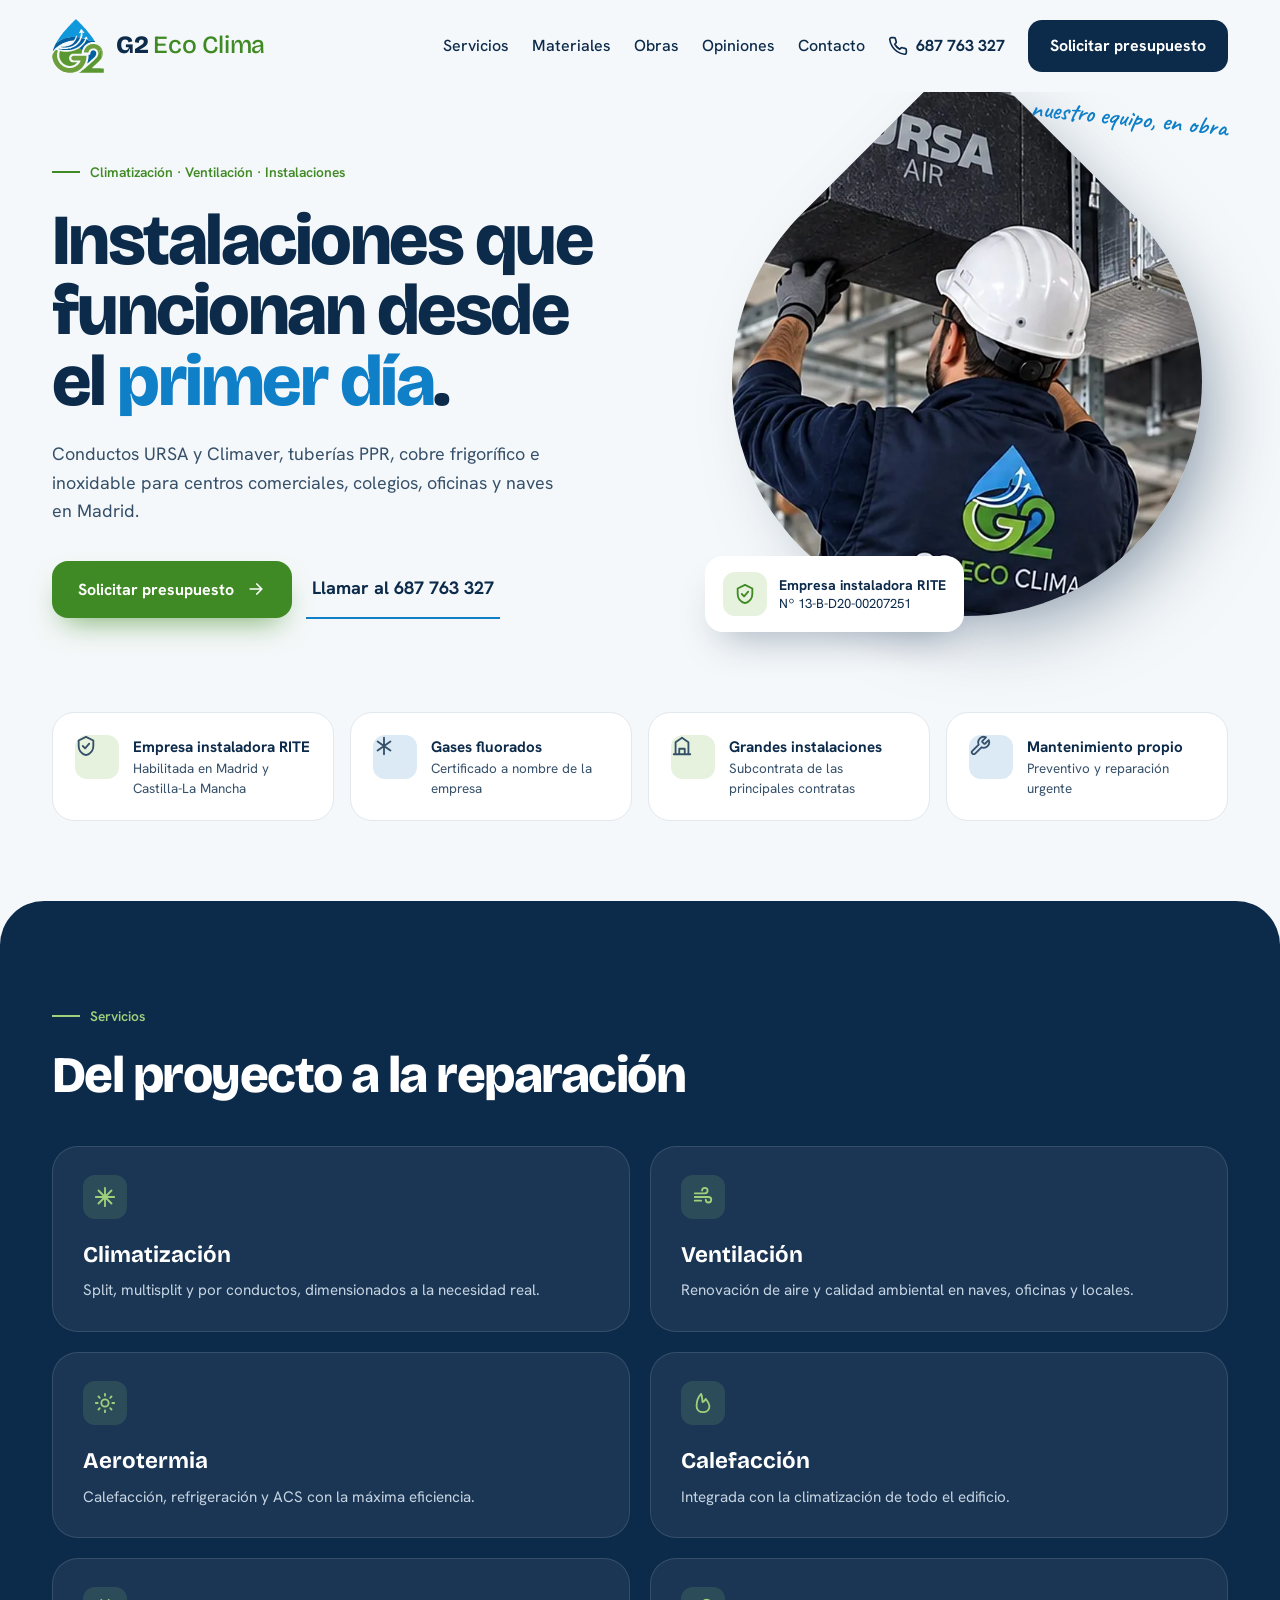
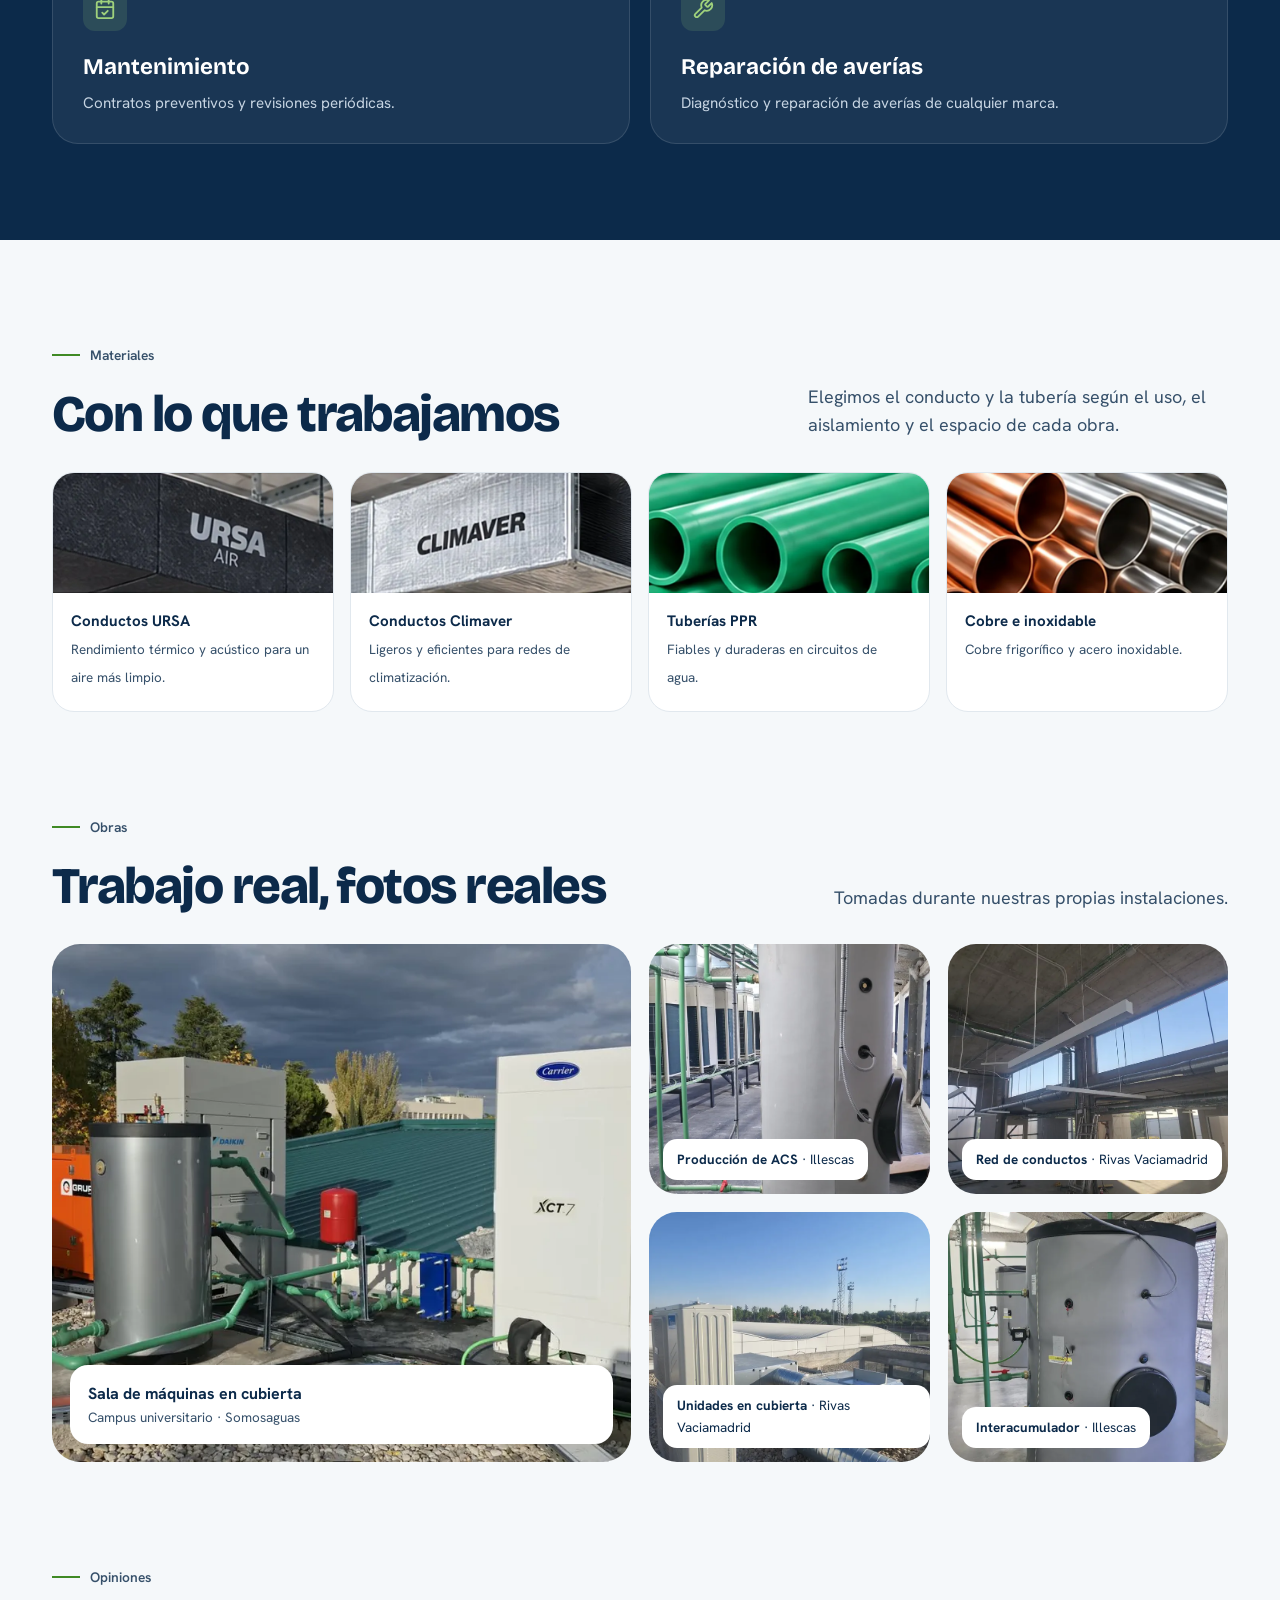
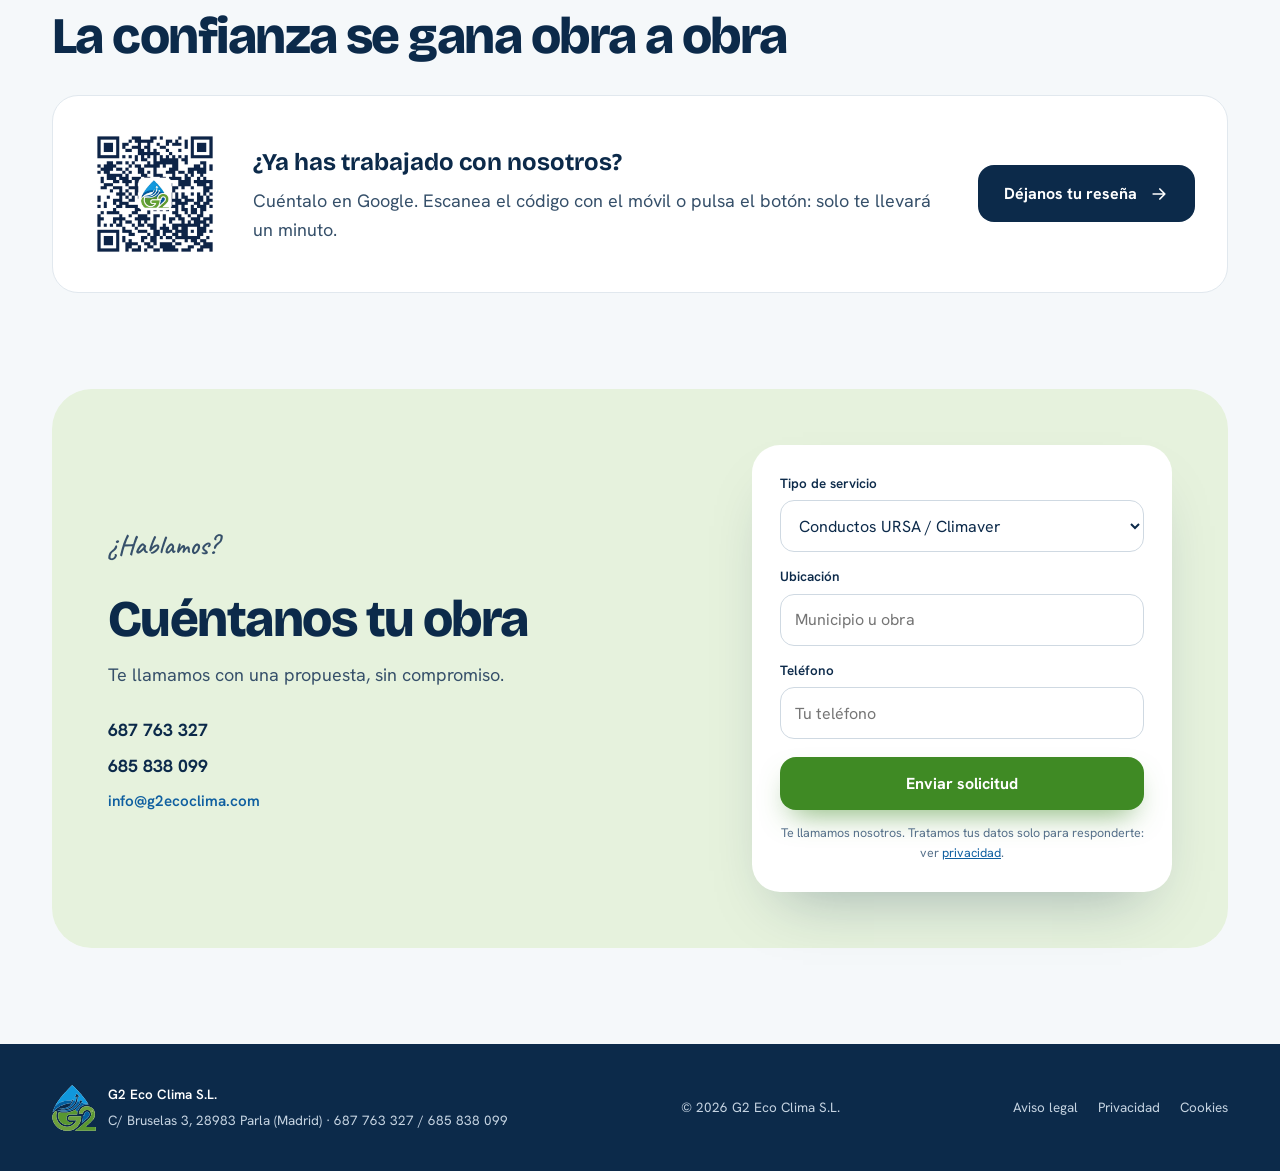
==== commit 783bc6da: "Mejoras visuales y de seguridad (18/10/2026) - Cabecera: el menú ya no se parte en varias líneas; se" ====
--- a/index.html
+++ b/index.html
@@ -2,7 +2,7 @@
 <html lang="es">
 <head>
 <meta charset="UTF-8">
-<script src="js/site.js?v=1"></script>
+<script src="js/site.js?v=2"></script>
 <meta name="viewport" content="width=device-width, initial-scale=1.0">
 <title>G2 Eco Clima S.L. — Climatización, ventilación e instalaciones en Madrid</title>
 <meta name="description" content="G2 Eco Clima S.L. — Especialistas en climatización, ventilación, conductos URSA Zero y tuberías PPR, cobre e inoxidable, aerotermia para grandes instalaciones (centros comerciales, colegios, oficinas y naves) en Madrid y alrededores.">
@@ -14,18 +14,21 @@
 <meta property="og:url" content="https://g2ecoclima.com/">
 <meta property="og:title" content="G2 Eco Clima S.L. — Instalaciones que funcionan desde el primer día">
 <meta property="og:description" content="Especialistas en climatización, aerotermia y ventilación para grandes instalaciones (centros comerciales, colegios, oficinas y naves) en Madrid y alrededores.">
-<meta property="og:image" content="https://g2ecoclima.com/assets/logo_g2.jpg">
-<meta name="twitter:card" content="summary">
+<meta property="og:image" content="https://g2ecoclima.com/assets/web/og-g2ecoclima.jpg">
+<meta property="og:image:width" content="1200">
+<meta property="og:image:height" content="630">
+<meta property="og:image:alt" content="Sala de máquinas en cubierta instalada por G2 Eco Clima">
+<meta name="twitter:card" content="summary_large_image">
 <meta name="twitter:title" content="G2 Eco Clima S.L. — Instalaciones que funcionan desde el primer día">
 <meta name="twitter:description" content="Especialistas en climatización, aerotermia y ventilación para grandes instalaciones en Madrid y alrededores.">
-<meta name="twitter:image" content="https://g2ecoclima.com/assets/logo_g2.jpg">
+<meta name="twitter:image" content="https://g2ecoclima.com/assets/web/og-g2ecoclima.jpg">
 
 <meta name="referrer" content="strict-origin-when-cross-origin">
-<meta http-equiv="Content-Security-Policy" content="default-src 'self'; style-src 'self'; font-src 'self'; img-src 'self' data:; script-src 'self'; frame-src https://www.google.com; connect-src 'none'; object-src 'none'; base-uri 'self'; form-action 'self'; upgrade-insecure-requests">
+<meta http-equiv="Content-Security-Policy" content="default-src 'self'; style-src 'self'; font-src 'self'; img-src 'self' data:; script-src 'self'; frame-src 'none'; connect-src https://europe-west1-g2-agentes-financieros.cloudfunctions.net; object-src 'none'; base-uri 'self'; form-action 'self'; upgrade-insecure-requests">
 <link rel="icon" type="image/svg+xml" href="assets/logo_g2_mark.svg?v=2">
 <link rel="alternate icon" type="image/jpeg" href="assets/logo_g2.jpg">
-<link rel="stylesheet" href="css/fonts.css?v=6">
-<link rel="stylesheet" href="css/style.css?v=11">
+<link rel="stylesheet" href="css/fonts.css?v=7">
+<link rel="stylesheet" href="css/style.css?v=12">
 <script type="application/ld+json">
 {
   "@context": "https://schema.org",
@@ -34,7 +37,7 @@
   "image": "https://g2ecoclima.com/assets/logo_g2.jpg",
   "url": "https://g2ecoclima.com/",
   "telephone": ["+34687763327", "+34685838099"],
-  "email": "g2ecoclima@gmail.com",
+  "email": "info@g2ecoclima.com",
   "address": {
     "@type": "PostalAddress",
     "streetAddress": "C/ Bruselas, nº 3, planta baja, puerta 11",
@@ -85,7 +88,7 @@
         </div>
       </div>
       <div class="hero-media rise-2">
-        <div class="drop"><img src="assets/web/hero-gota.jpg" alt="Operarios de G2 Eco Clima montando conductos y tuberías" width="900" height="900"></div>
+        <div class="drop"><img src="assets/web/hero-gota.webp" alt="Operarios de G2 Eco Clima montando conductos y tuberías" width="900" height="900"></div>
         <div class="hero-badge"><span class="chip"><svg viewBox="0 0 24 24" class="icon" aria-hidden="true"><path d="M12 2l8 4v6c0 5-3.4 8.6-8 10-4.6-1.4-8-5-8-10V6z"/><path d="M8.5 12l2.5 2.5 4.5-5"/></svg></span><span><strong>Empresa instaladora RITE</strong>Nº 13-B-D20-00207251</span></div>
         <p class="hero-note" aria-hidden="true">nuestro equipo, en obra</p>
       </div>
@@ -106,12 +109,12 @@
       <p class="eyebrow eyebrow-light">Servicios</p>
       <h2>Del proyecto a la reparación</h2>
       <div class="services-grid">
-        <article class="service" id="climatizacion"><h3>Climatización</h3><p>Split, multisplit y por conductos, dimensionados a la necesidad real.</p></article>
-        <article class="service" id="ventilacion"><h3>Ventilación</h3><p>Renovación de aire y calidad ambiental en naves, oficinas y locales.</p></article>
-        <article class="service" id="aerotermia"><h3>Aerotermia</h3><p>Calefacción, refrigeración y ACS con la máxima eficiencia.</p></article>
-        <article class="service" id="calefaccion"><h3>Calefacción</h3><p>Integrada con la climatización de todo el edificio.</p></article>
-        <article class="service" id="mantenimiento"><h3>Mantenimiento</h3><p>Contratos preventivos y revisiones periódicas.</p></article>
-        <article class="service" id="averias"><h3>Reparación de averías</h3><p>Diagnóstico y reparación de averías de cualquier marca.</p></article>
+        <article class="service" id="climatizacion"><span class="chip chip-dark"><svg viewBox="0 0 24 24" class="icon" aria-hidden="true"><path d="M12 2v20M4.9 4.9l14.2 14.2M2 12h20M4.9 19.1L19.1 4.9"/></svg></span><h3>Climatización</h3><p>Split, multisplit y por conductos, dimensionados a la necesidad real.</p></article>
+        <article class="service" id="ventilacion"><span class="chip chip-dark"><svg viewBox="0 0 24 24" class="icon" aria-hidden="true"><path d="M3 8h11a3 3 0 10-3-3M3 12h15a3 3 0 11-3 3M3 16h7"/></svg></span><h3>Ventilación</h3><p>Renovación de aire y calidad ambiental en naves, oficinas y locales.</p></article>
+        <article class="service" id="aerotermia"><span class="chip chip-dark"><svg viewBox="0 0 24 24" class="icon" aria-hidden="true"><circle cx="12" cy="12" r="4"/><path d="M12 2v2M12 20v2M4.9 4.9l1.4 1.4M17.7 17.7l1.4 1.4M2 12h2M20 12h2M4.9 19.1l1.4-1.4M17.7 6.3l1.4-1.4"/></svg></span><h3>Aerotermia</h3><p>Calefacción, refrigeración y ACS con la máxima eficiencia.</p></article>
+        <article class="service" id="calefaccion"><span class="chip chip-dark"><svg viewBox="0 0 24 24" class="icon" aria-hidden="true"><path d="M12 22c4 0 7-2.7 7-6.5 0-3.5-2.5-5.5-4-8-1 2-2 3-3.5 3.5C11 8 11.5 5 10 2 7 5 5 8.5 5 15.5 5 19.3 8 22 12 22z"/></svg></span><h3>Calefacción</h3><p>Integrada con la climatización de todo el edificio.</p></article>
+        <article class="service" id="mantenimiento"><span class="chip chip-dark"><svg viewBox="0 0 24 24" class="icon" aria-hidden="true"><rect x="3" y="4" width="18" height="18" rx="2"/><path d="M16 2v4M8 2v4M3 10h18M9 16l2 2 4-4"/></svg></span><h3>Mantenimiento</h3><p>Contratos preventivos y revisiones periódicas.</p></article>
+        <article class="service" id="averias"><span class="chip chip-dark"><svg viewBox="0 0 24 24" class="icon" aria-hidden="true"><path d="M14.7 6.3a1 1 0 000 1.4l1.6 1.6a1 1 0 001.4 0l3.8-3.8a6 6 0 01-7.9 7.9l-6.9 6.9a2.1 2.1 0 01-3-3l6.9-6.9a6 6 0 017.9-7.9z"/></svg></span><h3>Reparación de averías</h3><p>Diagnóstico y reparación de averías de cualquier marca.</p></article>
       </div>
     </div>
   </section>
@@ -123,10 +126,10 @@
         <p>Elegimos el conducto y la tubería según el uso, el aislamiento y el espacio de cada obra.</p>
       </div>
       <div class="mats-grid">
-        <div class="mat"><img src="assets/web/servicio-ursa.jpg" alt="Conducto de panel URSA" loading="lazy" width="1000" height="288"><div><strong>Conductos URSA</strong><span>Rendimiento térmico y acústico para un aire más limpio.</span></div></div>
-        <div class="mat"><img src="assets/web/servicio-climaver.jpg" alt="Conducto de panel Climaver" loading="lazy" width="1000" height="288"><div><strong>Conductos Climaver</strong><span>Ligeros y eficientes para redes de climatización.</span></div></div>
-        <div class="mat"><img src="assets/web/servicio-ppr.jpg" alt="Tuberías de polipropileno PPR" loading="lazy" width="1000" height="288"><div><strong>Tuberías PPR</strong><span>Fiables y duraderas en circuitos de agua.</span></div></div>
-        <div class="mat"><img src="assets/web/servicio-cobre.jpg" alt="Tuberías de cobre frigorífico y acero inoxidable" loading="lazy" width="1000" height="288"><div><strong>Cobre e inoxidable</strong><span>Cobre frigorífico y acero inoxidable.</span></div></div>
+        <div class="mat"><img src="assets/web/servicio-ursa.webp" alt="Conducto de panel URSA" loading="lazy" width="1000" height="288"><div><strong>Conductos URSA</strong><span>Rendimiento térmico y acústico para un aire más limpio.</span></div></div>
+        <div class="mat"><img src="assets/web/servicio-climaver.webp" alt="Conducto de panel Climaver" loading="lazy" width="1000" height="288"><div><strong>Conductos Climaver</strong><span>Ligeros y eficientes para redes de climatización.</span></div></div>
+        <div class="mat"><img src="assets/web/servicio-ppr.webp" alt="Tuberías de polipropileno PPR" loading="lazy" width="1000" height="288"><div><strong>Tuberías PPR</strong><span>Fiables y duraderas en circuitos de agua.</span></div></div>
+        <div class="mat"><img src="assets/web/servicio-cobre.webp" alt="Tuberías de cobre frigorífico y acero inoxidable" loading="lazy" width="1000" height="288"><div><strong>Cobre e inoxidable</strong><span>Cobre frigorífico y acero inoxidable.</span></div></div>
       </div>
     </div>
   </section>
@@ -138,9 +141,11 @@
         <p>Tomadas durante nuestras propias instalaciones.</p>
       </div>
       <div class="works-grid">
-        <figure class="work work-big"><img src="assets/proyectos/somosaguas-sala-maquinas.jpg" alt="Sala de máquinas en cubierta, campus universitario de Somosaguas" loading="lazy"><figcaption><strong>Sala de máquinas en cubierta</strong><span>Campus universitario · Somosaguas</span></figcaption></figure>
-        <figure class="work"><img src="assets/proyectos/illescas-acumuladores-acs.jpg" alt="Producción de ACS, centro deportivo de Illescas" loading="lazy"><figcaption><strong>Producción de ACS</strong> · Illescas</figcaption></figure>
-        <figure class="work"><img src="assets/proyectos/rivas-red-conductos-interior.jpg" alt="Red de conductos en gran nave, Rivas Vaciamadrid" loading="lazy"><figcaption><strong>Red de conductos</strong> · Rivas Vaciamadrid</figcaption></figure>
+        <figure class="work work-big"><img src="assets/proyectos/somosaguas-sala-maquinas.webp" alt="Sala de máquinas en cubierta, campus universitario de Somosaguas" loading="lazy" width="1400" height="647"><figcaption><strong>Sala de máquinas en cubierta</strong><span>Campus universitario · Somosaguas</span></figcaption></figure>
+        <figure class="work"><img src="assets/proyectos/illescas-acumuladores-acs.webp" alt="Producción de ACS, centro deportivo de Illescas" loading="lazy" width="739" height="1600"><figcaption><strong>Producción de ACS</strong> · Illescas</figcaption></figure>
+        <figure class="work"><img src="assets/proyectos/rivas-red-conductos-interior.webp" alt="Red de conductos en gran nave, Rivas Vaciamadrid" loading="lazy" width="1400" height="647"><figcaption><strong>Red de conductos</strong> · Rivas Vaciamadrid</figcaption></figure>
+        <figure class="work"><img src="assets/proyectos/rivas-unidades-exteriores-cubierta.webp" alt="Unidades exteriores y conductos en cubierta, Rivas Vaciamadrid" loading="lazy" width="739" height="1600"><figcaption><strong>Unidades en cubierta</strong> · Rivas Vaciamadrid</figcaption></figure>
+        <figure class="work"><img src="assets/proyectos/illescas-interacumulador-detalle.webp" alt="Interacumulador de ACS, centro deportivo de Illescas" loading="lazy" width="739" height="1600"><figcaption><strong>Interacumulador</strong> · Illescas</figcaption></figure>
       </div>
     </div>
   </section>
@@ -171,7 +176,7 @@
           <div class="quote-contact">
             <a href="tel:+34687763327">687 763 327</a>
             <a href="tel:+34685838099">685 838 099</a>
-            <a href="mailto:g2ecoclima@gmail.com" class="mail">g2ecoclima@gmail.com</a>
+            <a href="mailto:info@g2ecoclima.com" class="mail">info@g2ecoclima.com</a>
           </div>
         </div>
         <form class="quote-form" id="presupuesto">
@@ -187,9 +192,11 @@
             </select>
           </label>
           <label for="qUbicacion">Ubicación<input type="text" id="qUbicacion" name="ubicacion" placeholder="Municipio u obra" required></label>
-          <label for="qTelefono">Teléfono<input type="tel" id="qTelefono" name="telefono" placeholder="Tu teléfono" required></label>
-          <button type="submit" class="btn btn-primary btn-block">Enviar solicitud</button>
-          <p class="form-hint">Se abrirá tu correo con la solicitud lista para enviar. Ver <a href="privacidad.html">privacidad</a>.</p>
+          <label for="qTelefono">Teléfono<input type="tel" id="qTelefono" name="telefono" placeholder="Tu teléfono" autocomplete="tel" inputmode="tel" required></label>
+          <div class="hp" aria-hidden="true"><label for="qWeb">No rellenar este campo<input type="text" id="qWeb" name="web" tabindex="-1" autocomplete="off"></label></div>
+          <button type="submit" class="btn btn-primary btn-block" id="qEnviar">Enviar solicitud</button>
+          <p class="form-status" id="qEstado" role="status" aria-live="polite" hidden></p>
+          <p class="form-hint">Te llamamos nosotros. Tratamos tus datos solo para responderte: ver <a href="privacidad.html">privacidad</a>.</p>
         </form>
       </div>
     </div>
@@ -215,13 +222,6 @@
   </div>
 </footer>
 
-<div class="cookie-banner" id="cookieBanner" hidden>
-  <div class="cookie-banner-inner">
-    <p>Usamos únicamente recursos propios (sin cookies de analítica ni publicidad). Más información en nuestra <a href="cookies.html">política de cookies</a>.</p>
-    <button type="button" class="btn btn-primary" id="cookieAccept">Entendido</button>
-  </div>
-</div>
-
-<script src="js/main.js?v=8"></script>
+<script src="js/main.js?v=9"></script>
 </body>
 </html>
--- a/css/fonts.css
+++ b/css/fonts.css
@@ -1,81 +1,21 @@
-@font-face {
-  font-family: 'Inter';
-  font-style: normal;
-  font-weight: 400;
-  font-display: swap;
-  src: url('../assets/fonts/inter-400.woff2') format('woff2');
-  unicode-range: U+0000-00FF, U+0131, U+0152-0153, U+02BB-02BC, U+02C6, U+02DA, U+02DC, U+2000-206F, U+20AC, U+2122;
-}
-
-@font-face {
-  font-family: 'Inter';
-  font-style: normal;
-  font-weight: 500;
-  font-display: swap;
-  src: url('../assets/fonts/inter-500.woff2') format('woff2');
-  unicode-range: U+0000-00FF, U+0131, U+0152-0153, U+02BB-02BC, U+02C6, U+02DA, U+02DC, U+2000-206F, U+20AC, U+2122;
-}
-
-@font-face {
-  font-family: 'Inter';
-  font-style: normal;
-  font-weight: 600;
-  font-display: swap;
-  src: url('../assets/fonts/inter-600.woff2') format('woff2');
-  unicode-range: U+0000-00FF, U+0131, U+0152-0153, U+02BB-02BC, U+02C6, U+02DA, U+02DC, U+2000-206F, U+20AC, U+2122;
-}
-
-@font-face {
-  font-family: 'Poppins';
-  font-style: normal;
-  font-weight: 500;
-  font-display: swap;
-  src: url('../assets/fonts/poppins-500.woff2') format('woff2');
-  unicode-range: U+0000-00FF, U+0131, U+0152-0153, U+02BB-02BC, U+02C6, U+02DA, U+02DC, U+2000-206F, U+20AC, U+2122;
-}
-
-@font-face {
-  font-family: 'Poppins';
-  font-style: normal;
-  font-weight: 600;
-  font-display: swap;
-  src: url('../assets/fonts/poppins-600.woff2') format('woff2');
-  unicode-range: U+0000-00FF, U+0131, U+0152-0153, U+02BB-02BC, U+02C6, U+02DA, U+02DC, U+2000-206F, U+20AC, U+2122;
-}
-
-@font-face {
-  font-family: 'Poppins';
-  font-style: normal;
-  font-weight: 700;
-  font-display: swap;
-  src: url('../assets/fonts/poppins-700.woff2') format('woff2');
-  unicode-range: U+0000-00FF, U+0131, U+0152-0153, U+02BB-02BC, U+02C6, U+02DA, U+02DC, U+2000-206F, U+20AC, U+2122;
-}
-
+/* Fuentes alojadas en la propia web (el CSP no permite Google Fonts).
+   Bricolage Grotesque y Hanken Grotesk son fuentes variables: un archivo cubre
+   todos los pesos, por eso se declaran con un rango. */
 @font-face {
   font-family: 'Bricolage Grotesque';
   font-style: normal;
-  font-weight: 500;
+  font-weight: 200 800;
   font-display: swap;
   src: url('../assets/fonts/bricolage-grotesque-500.woff2') format('woff2');
   unicode-range: U+0000-00FF, U+0131, U+0152-0153, U+02BB-02BC, U+02C6, U+02DA, U+02DC, U+0304, U+0308, U+0329, U+2000-206F, U+20AC, U+2122, U+2191, U+2193, U+2212, U+2215, U+FEFF, U+FFFD;
 }
 
 @font-face {
-  font-family: 'Bricolage Grotesque';
+  font-family: 'Hanken Grotesk';
   font-style: normal;
-  font-weight: 700;
+  font-weight: 100 900;
   font-display: swap;
-  src: url('../assets/fonts/bricolage-grotesque-500.woff2') format('woff2');
-  unicode-range: U+0000-00FF, U+0131, U+0152-0153, U+02BB-02BC, U+02C6, U+02DA, U+02DC, U+0304, U+0308, U+0329, U+2000-206F, U+20AC, U+2122, U+2191, U+2193, U+2212, U+2215, U+FEFF, U+FFFD;
-}
-
-@font-face {
-  font-family: 'Bricolage Grotesque';
-  font-style: normal;
-  font-weight: 800;
-  font-display: swap;
-  src: url('../assets/fonts/bricolage-grotesque-500.woff2') format('woff2');
+  src: url('../assets/fonts/hanken-grotesk-400.woff2') format('woff2');
   unicode-range: U+0000-00FF, U+0131, U+0152-0153, U+02BB-02BC, U+02C6, U+02DA, U+02DC, U+0304, U+0308, U+0329, U+2000-206F, U+20AC, U+2122, U+2191, U+2193, U+2212, U+2215, U+FEFF, U+FFFD;
 }
 
@@ -87,39 +27,3 @@
   src: url('../assets/fonts/caveat-600.woff2') format('woff2');
   unicode-range: U+0000-00FF, U+0131, U+0152-0153, U+02BB-02BC, U+02C6, U+02DA, U+02DC, U+0304, U+0308, U+0329, U+2000-206F, U+20AC, U+2122, U+2191, U+2193, U+2212, U+2215, U+FEFF, U+FFFD;
 }
-
-@font-face {
-  font-family: 'Hanken Grotesk';
-  font-style: normal;
-  font-weight: 400;
-  font-display: swap;
-  src: url('../assets/fonts/hanken-grotesk-400.woff2') format('woff2');
-  unicode-range: U+0000-00FF, U+0131, U+0152-0153, U+02BB-02BC, U+02C6, U+02DA, U+02DC, U+0304, U+0308, U+0329, U+2000-206F, U+20AC, U+2122, U+2191, U+2193, U+2212, U+2215, U+FEFF, U+FFFD;
-}
-
-@font-face {
-  font-family: 'Hanken Grotesk';
-  font-style: normal;
-  font-weight: 500;
-  font-display: swap;
-  src: url('../assets/fonts/hanken-grotesk-400.woff2') format('woff2');
-  unicode-range: U+0000-00FF, U+0131, U+0152-0153, U+02BB-02BC, U+02C6, U+02DA, U+02DC, U+0304, U+0308, U+0329, U+2000-206F, U+20AC, U+2122, U+2191, U+2193, U+2212, U+2215, U+FEFF, U+FFFD;
-}
-
-@font-face {
-  font-family: 'Hanken Grotesk';
-  font-style: normal;
-  font-weight: 600;
-  font-display: swap;
-  src: url('../assets/fonts/hanken-grotesk-400.woff2') format('woff2');
-  unicode-range: U+0000-00FF, U+0131, U+0152-0153, U+02BB-02BC, U+02C6, U+02DA, U+02DC, U+0304, U+0308, U+0329, U+2000-206F, U+20AC, U+2122, U+2191, U+2193, U+2212, U+2215, U+FEFF, U+FFFD;
-}
-
-@font-face {
-  font-family: 'Hanken Grotesk';
-  font-style: normal;
-  font-weight: 700;
-  font-display: swap;
-  src: url('../assets/fonts/hanken-grotesk-400.woff2') format('woff2');
-  unicode-range: U+0000-00FF, U+0131, U+0152-0153, U+02BB-02BC, U+02C6, U+02DA, U+02DC, U+0304, U+0308, U+0329, U+2000-206F, U+20AC, U+2122, U+2191, U+2193, U+2212, U+2215, U+FEFF, U+FFFD;
-}
--- a/css/style.css
+++ b/css/style.css
@@ -69,12 +69,13 @@
 .header-inner { display: flex; align-items: center; gap: 28px; min-height: 92px; }
 .brand { display: flex; align-items: center; gap: 12px; text-decoration: none; color: var(--ink); margin-right: auto; }
 .brand-logo { width: 52px; height: 55px; object-fit: contain; }
-.brand-text { font-family: var(--display); font-weight: 800; font-size: 1.55rem; letter-spacing: -.01em; }
+.brand-text { font-family: var(--display); font-weight: 800; font-size: 1.55rem; letter-spacing: -.01em; white-space: nowrap; }
 .brand-text strong { font-weight: 500; color: var(--green); }
-.nav { display: flex; align-items: center; gap: 28px; font-size: 1rem; font-weight: 500; }
+.nav { display: flex; align-items: center; gap: clamp(16px, 1.8vw, 28px); font-size: 1rem; font-weight: 500; }
+.nav a { white-space: nowrap; }
 .nav a { color: var(--ink); text-decoration: none; }
 .nav a:hover { color: var(--green); }
-.nav .nav-phone { display: inline-flex; align-items: center; gap: 8px; font-weight: 700; }
+.nav .nav-phone { display: inline-flex; align-items: center; gap: 8px; font-weight: 700; white-space: nowrap; }
 .nav .btn { padding: 13px 22px; border-radius: 14px; font-size: 1rem; }
 .nav .btn-dark { color: #fff; }
 .nav-toggle {
@@ -134,6 +135,8 @@
 .services h2 { color: #fff; margin-bottom: 44px; }
 .services-grid { display: grid; grid-template-columns: repeat(2, minmax(0, 1fr)); gap: 20px; }
 .service { background: rgba(255,255,255,.06); border: 1px solid rgba(255,255,255,.12); border-radius: 26px; padding: 28px 30px; }
+.service .chip { margin-bottom: 18px; }
+.chip-dark { background: rgba(159,209,124,.14); color: var(--green-on-dark); }
 .service h3 { color: #fff; font-weight: 700; font-size: 1.4rem; margin-bottom: 6px; }
 .service p { color: var(--on-dark); font-size: .95rem; }
 
@@ -145,10 +148,10 @@
 .mat span { font-size: .84rem; color: var(--ink-soft); }
 
 .works { padding-top: 0; }
-.works-grid { display: grid; grid-template-columns: 1.25fr 1fr; grid-template-rows: 300px 300px; gap: 18px; }
+.works-grid { display: grid; grid-template-columns: repeat(4, minmax(0, 1fr)); grid-auto-rows: 250px; gap: 18px; }
 .work { position: relative; margin: 0; border-radius: 28px; overflow: hidden; }
 .work img { width: 100%; height: 100%; object-fit: cover; }
-.work-big { grid-row: span 2; }
+.work-big { grid-column: span 2; grid-row: span 2; }
 .work figcaption { position: absolute; left: 14px; bottom: 14px; background: #fff; border-radius: 14px; padding: 10px 14px; font-size: .84rem; }
 .work-big figcaption { left: 18px; right: 18px; bottom: 18px; border-radius: 18px; padding: 16px 18px; }
 .work-big figcaption strong { display: block; font-size: 1rem; }
@@ -175,14 +178,12 @@
 .quote-form label { display: flex; flex-direction: column; gap: 6px; font-weight: 600; font-size: .84rem; }
 .quote-form input, .quote-form select { height: 52px; border: 1.5px solid var(--line-strong); border-radius: 14px; padding: 0 14px; font: inherit; font-weight: 400; font-size: 1rem; background: #fff; color: var(--ink); }
 .quote-form .btn { margin-top: 4px; }
+.hp { position: absolute; left: -10000px; width: 1px; height: 1px; overflow: hidden; }
+.quote-form { position: relative; }
+.form-status { font-size: .9rem; font-weight: 600; border-radius: 12px; padding: 10px 14px; background: var(--green-soft); color: var(--green-hover); }
+.form-status.error { background: #fdecec; color: #9b1c1c; }
+.form-status a { color: inherit; }
 .form-hint { font-size: .78rem; color: var(--muted); text-align: center; }
-
-/* Aviso de cookies */
-.cookie-banner { position: fixed; left: 16px; right: 16px; bottom: 16px; z-index: 100; background: var(--ink); color: rgba(255,255,255,.9); border-radius: 18px; box-shadow: 0 20px 40px -18px rgba(12,42,74,.5); padding: 18px 22px; }
-.cookie-banner-inner { max-width: var(--container); margin: 0 auto; display: flex; align-items: center; gap: 20px; flex-wrap: wrap; }
-.cookie-banner p { margin: 0; font-size: .85rem; color: rgba(255,255,255,.85); flex: 1 1 320px; }
-.cookie-banner a { color: #fff; text-decoration: underline; }
-.cookie-banner .btn { padding: 10px 22px; }
 
 /* Pie (también en páginas legales) */
 .site-footer { background: var(--ink); color: var(--on-dark); padding: 40px 0; font-size: .84rem; }
@@ -209,8 +210,7 @@
 .back-link { display: inline-block; margin-bottom: 24px; font-weight: 600; }
 
 /* Responsive */
-@media (max-width: 1000px) {
-  .hero-inner, .quote-box { grid-template-columns: minmax(0, 1fr); }
+@media (max-width: 1100px) {
   .nav { display: none; }
   .nav-toggle { display: flex; }
   .site-header.open .nav {
@@ -218,13 +218,17 @@
     flex-direction: column; align-items: flex-start; gap: 16px;
     background: #fff; border-bottom: 1px solid var(--line); padding: 18px 24px 24px;
   }
+}
+@media (max-width: 1000px) {
+  .hero-inner, .quote-box { grid-template-columns: minmax(0, 1fr); }
   .creds-grid, .mats-grid { grid-template-columns: repeat(2, minmax(0, 1fr)); }
+  .works-grid { grid-template-columns: repeat(2, minmax(0, 1fr)); }
 }
 @media (max-width: 680px) {
   .container { padding: 0 18px; }
   .services-grid, .creds-grid, .mats-grid { grid-template-columns: minmax(0, 1fr); }
-  .works-grid { grid-template-columns: 1fr; grid-template-rows: 260px 200px 200px; }
-  .work-big { grid-row: auto; }
+  .works-grid { grid-template-columns: minmax(0, 1fr); grid-auto-rows: 240px; }
+  .work-big { grid-column: auto; grid-row: auto; }
   .section { padding: 64px 0; }
   .quote-box { padding: 30px 22px; border-radius: 28px; }
   .hero-actions .btn { width: 100%; }
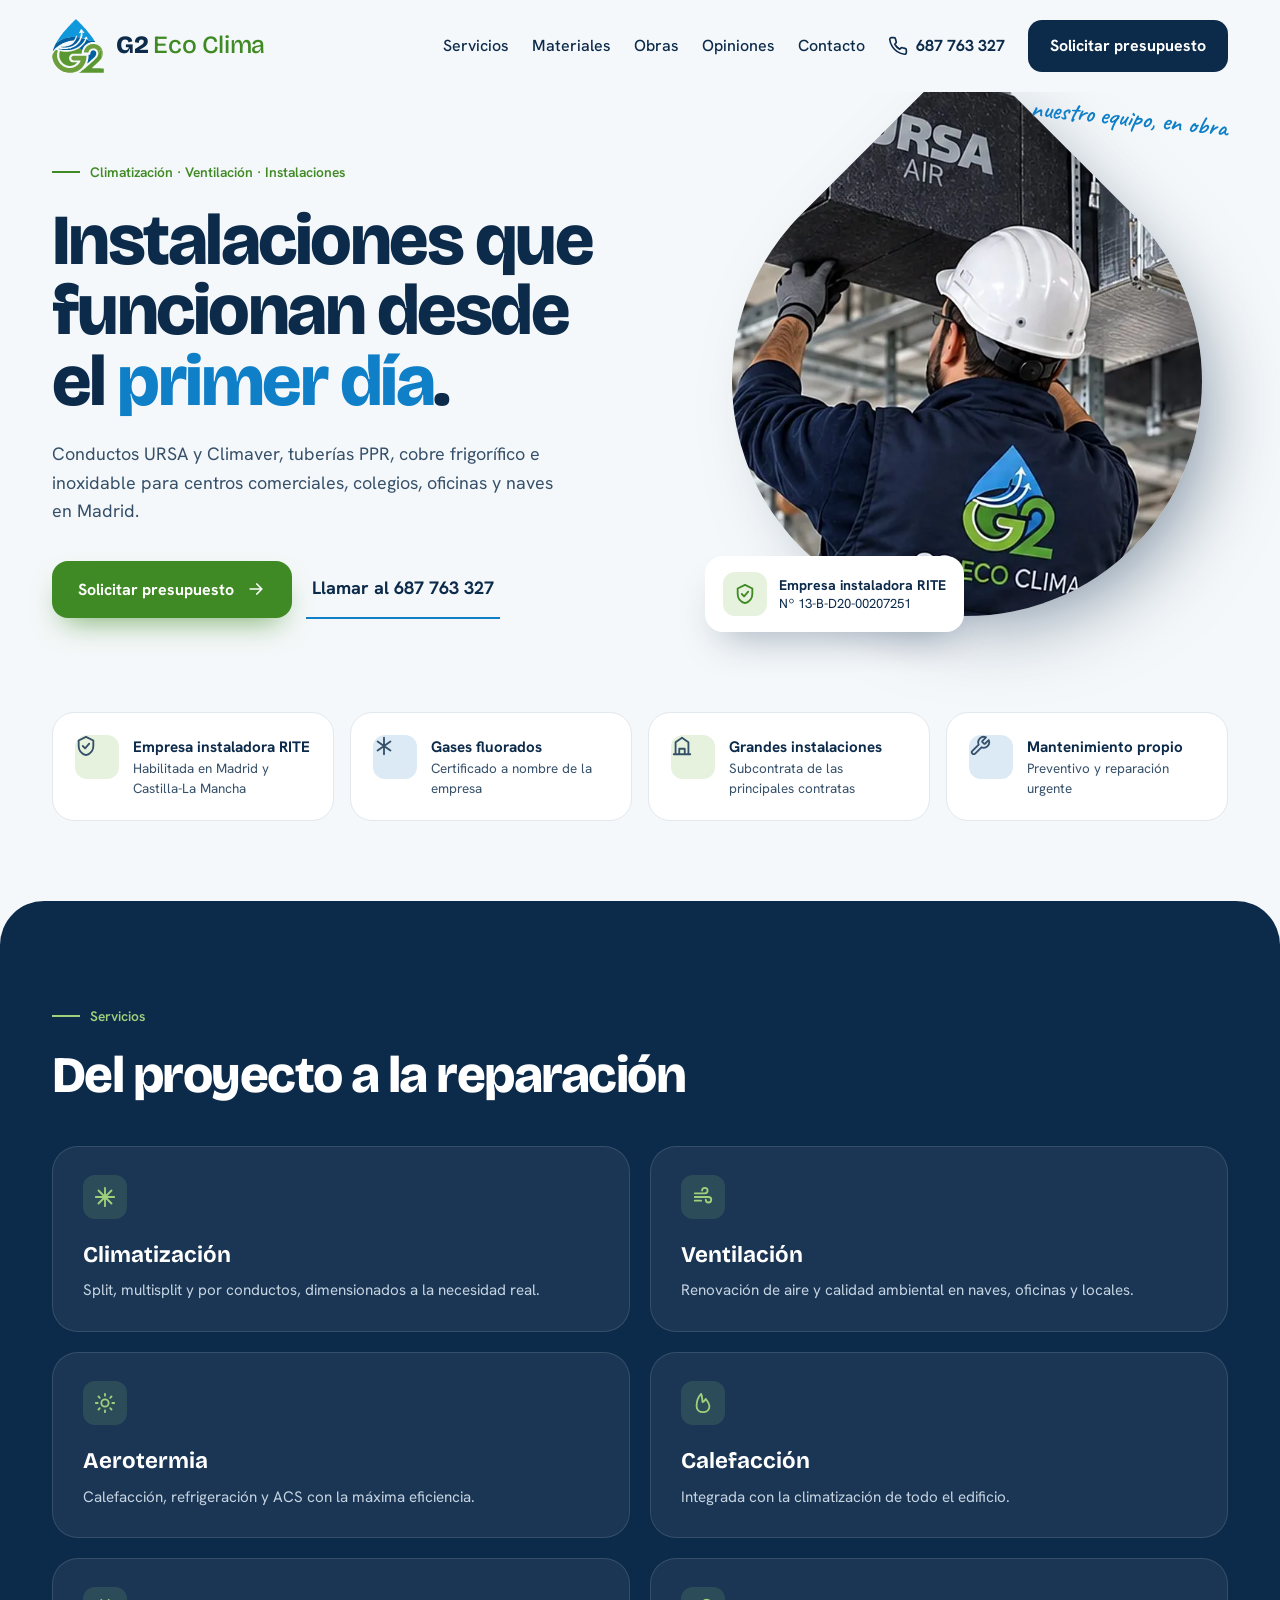
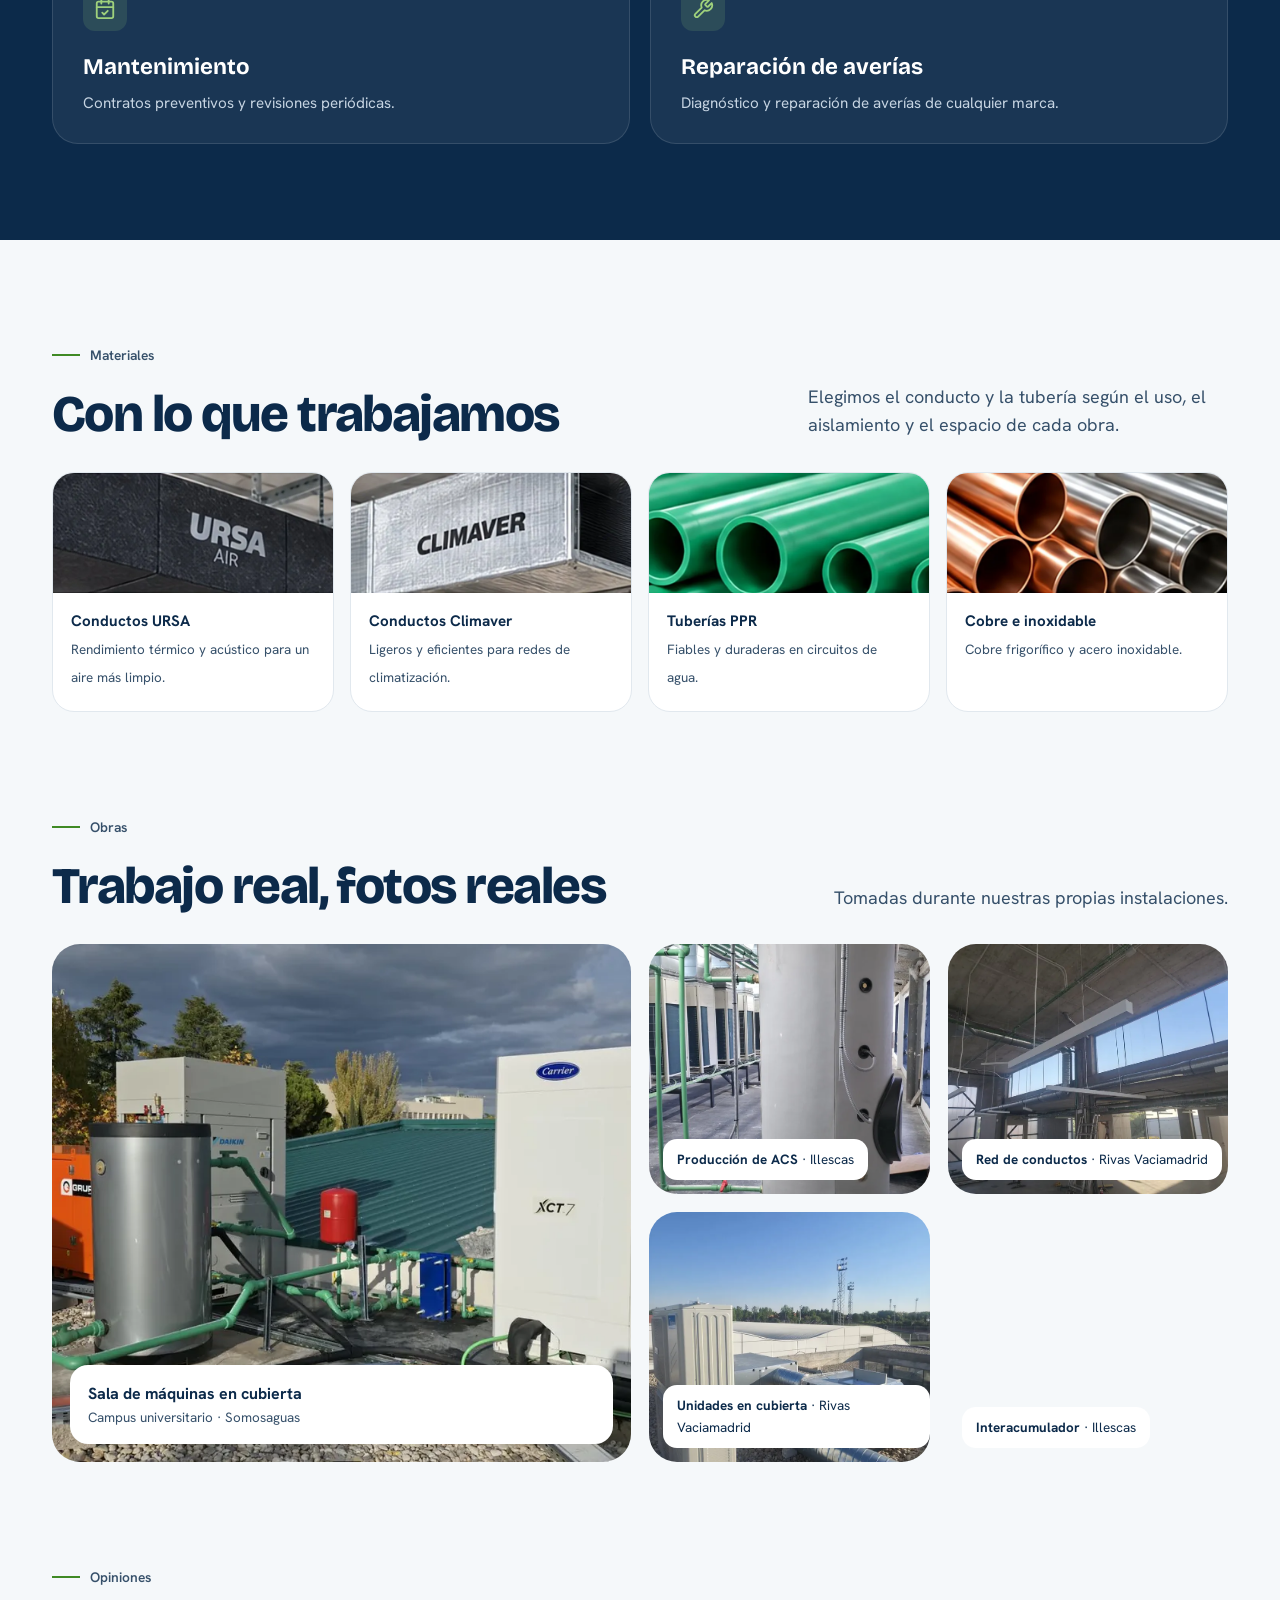
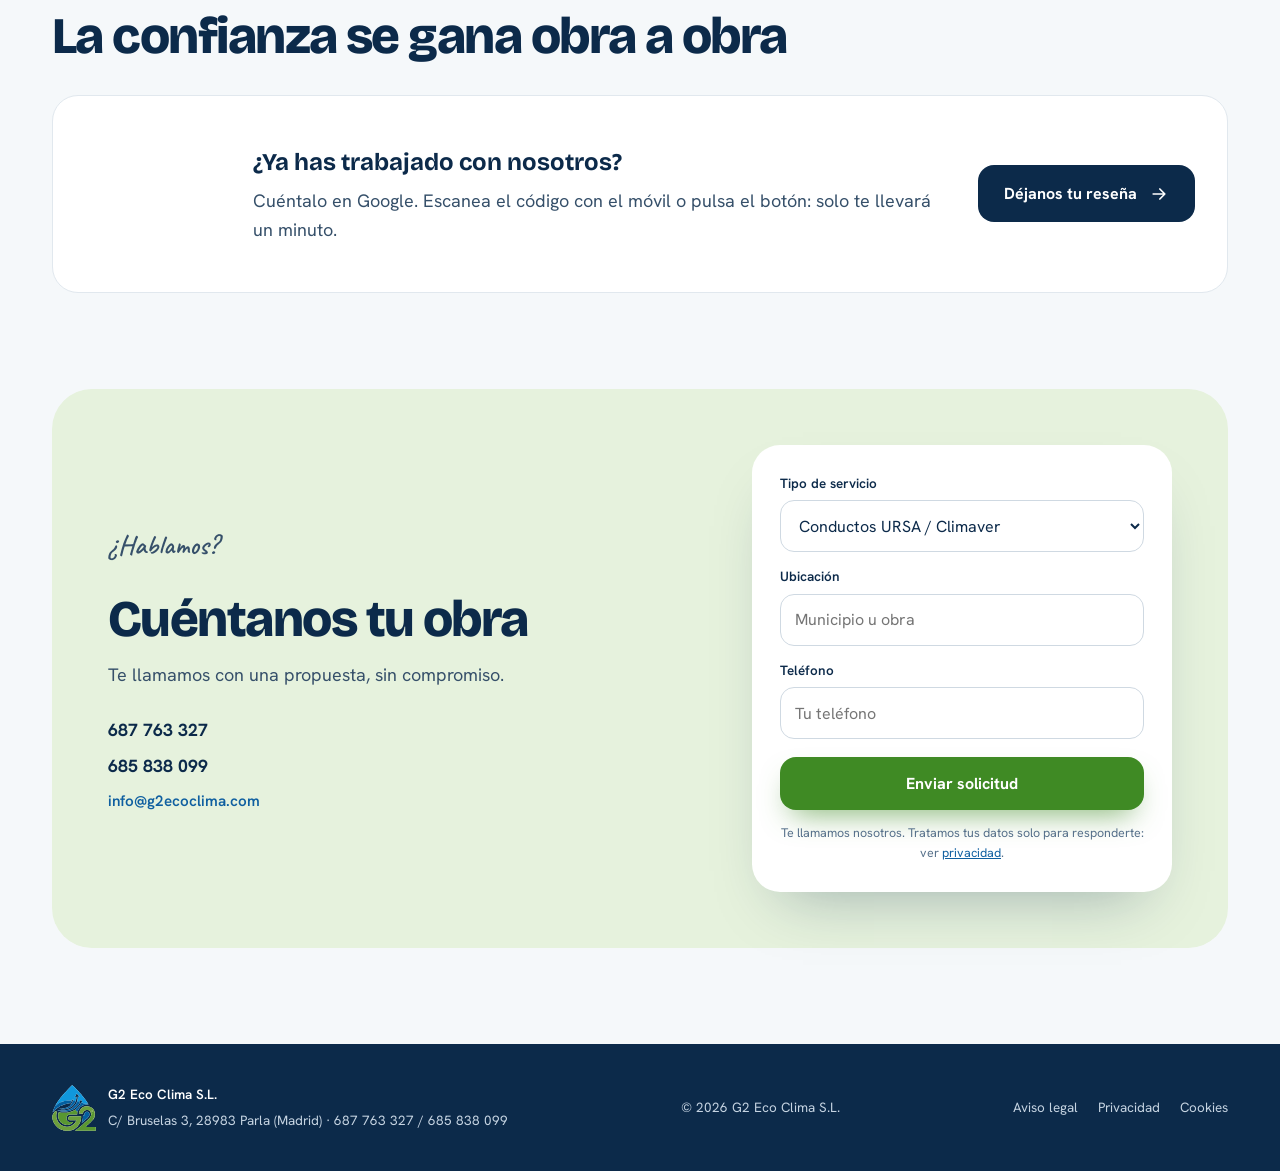
==== commit 3af4bad9: "Accesibilidad: enlace "Saltar al contenido" y color de barra del móvil - Enlace oculto "Saltar al co" ====
--- a/index.html
+++ b/index.html
@@ -3,6 +3,7 @@
 <head>
 <meta charset="UTF-8">
 <script src="js/site.js?v=2"></script>
+<meta name="theme-color" content="#0c2a4a">
 <meta name="viewport" content="width=device-width, initial-scale=1.0">
 <title>G2 Eco Clima S.L. — Climatización, ventilación e instalaciones en Madrid</title>
 <meta name="description" content="G2 Eco Clima S.L. — Especialistas en climatización, ventilación, conductos URSA Zero y tuberías PPR, cobre e inoxidable, aerotermia para grandes instalaciones (centros comerciales, colegios, oficinas y naves) en Madrid y alrededores.">
@@ -28,7 +29,7 @@
 <link rel="icon" type="image/svg+xml" href="assets/logo_g2_mark.svg?v=2">
 <link rel="alternate icon" type="image/jpeg" href="assets/logo_g2.jpg">
 <link rel="stylesheet" href="css/fonts.css?v=7">
-<link rel="stylesheet" href="css/style.css?v=12">
+<link rel="stylesheet" href="css/style.css?v=13">
 <script type="application/ld+json">
 {
   "@context": "https://schema.org",
@@ -52,6 +53,7 @@
 </script>
 </head>
 <body>
+<a class="skip-link" href="#contenido">Saltar al contenido</a>
 
 <div class="progress-bar" id="progressBar" aria-hidden="true"></div>
 
@@ -74,7 +76,7 @@
   </div>
 </header>
 
-<main>
+<main id="contenido" tabindex="-1">
 
   <section class="hero" id="inicio">
     <div class="container hero-inner">
--- a/css/style.css
+++ b/css/style.css
@@ -240,3 +240,8 @@
   .rise, .rise-2 { animation: none; }
   .btn { transition: none; }
 }
+
+/* Enlace "Saltar al contenido" (accesibilidad, 23/10/2026): invisible hasta que se llega con el teclado. */
+.skip-link { position: absolute; left: 12px; top: 12px; z-index: 400; padding: 10px 16px; border-radius: 8px; background: var(--ink); color: #fff; font-weight: 700; text-decoration: none; transform: translateY(-200%); transition: transform .15s ease; }
+.skip-link:focus { transform: translateY(0); }
+main:focus { outline: none; } /* destino del salto (tabindex="-1"), no es un control */
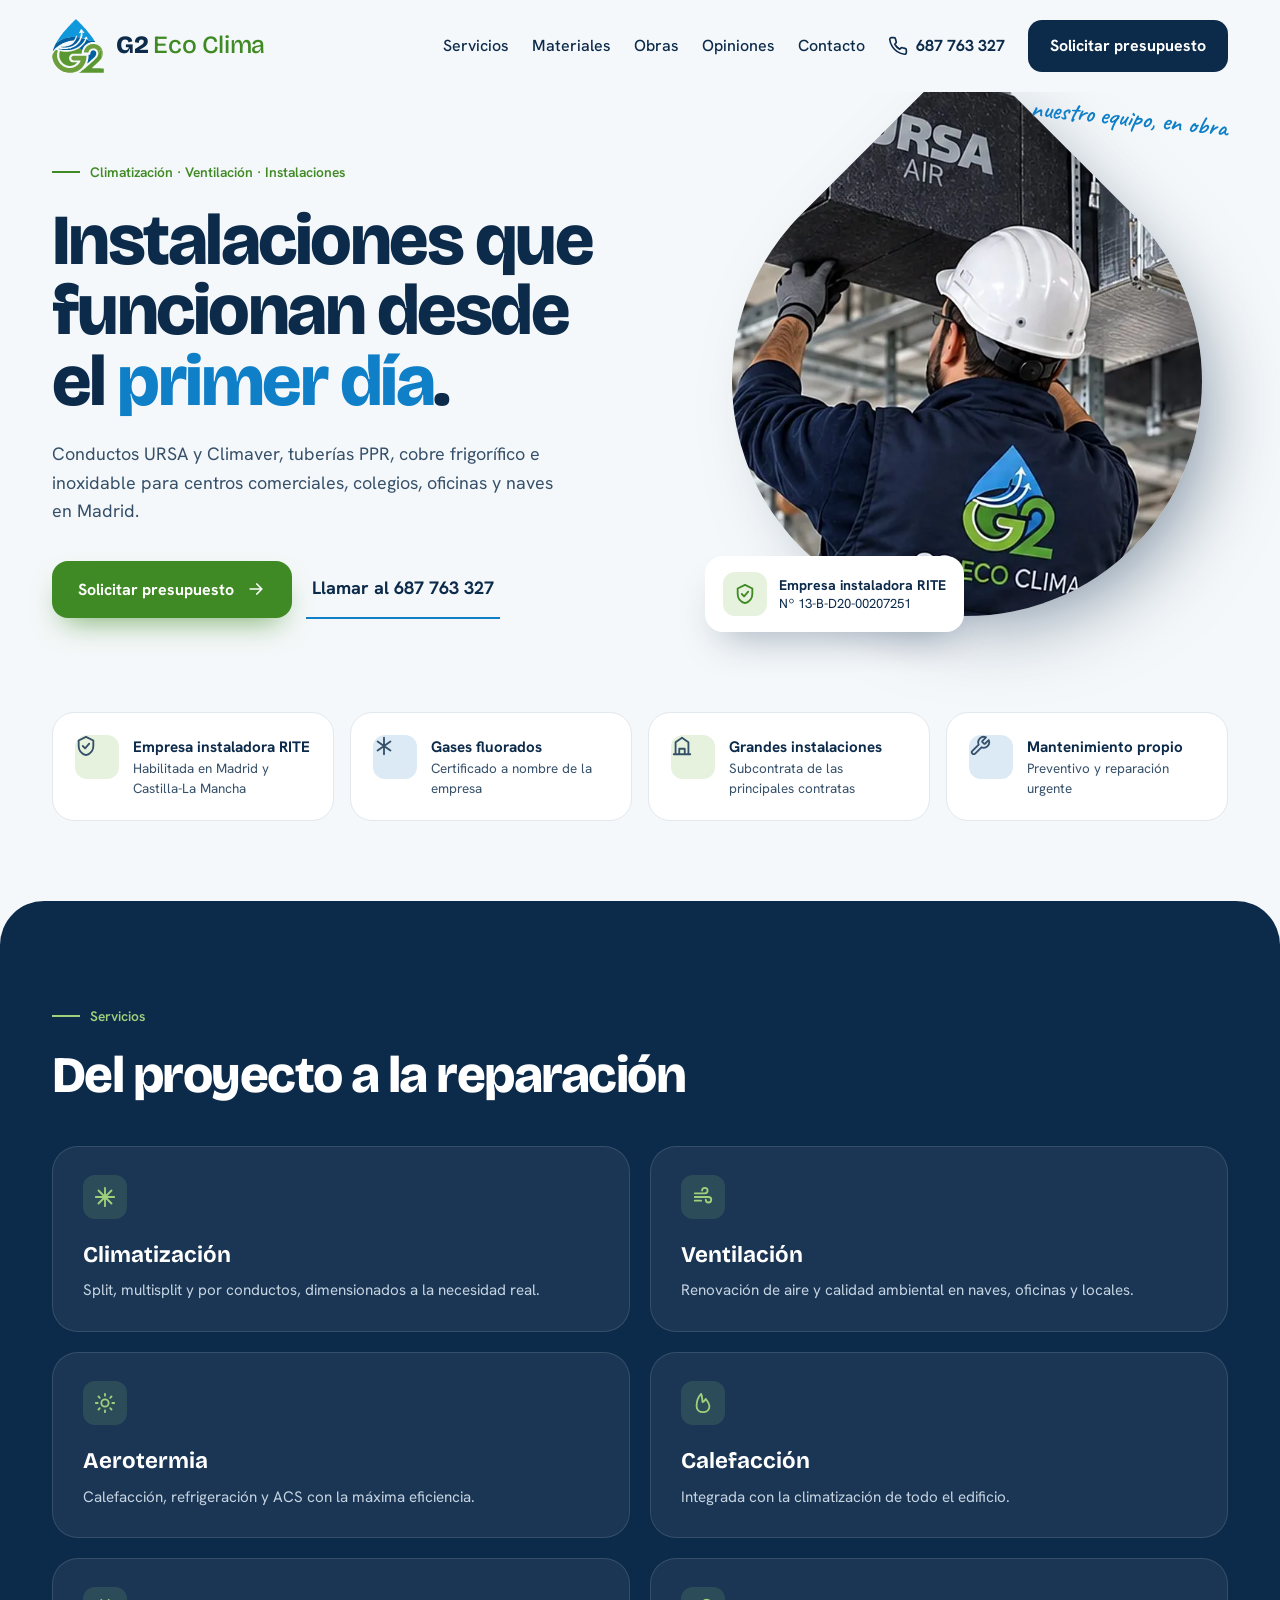
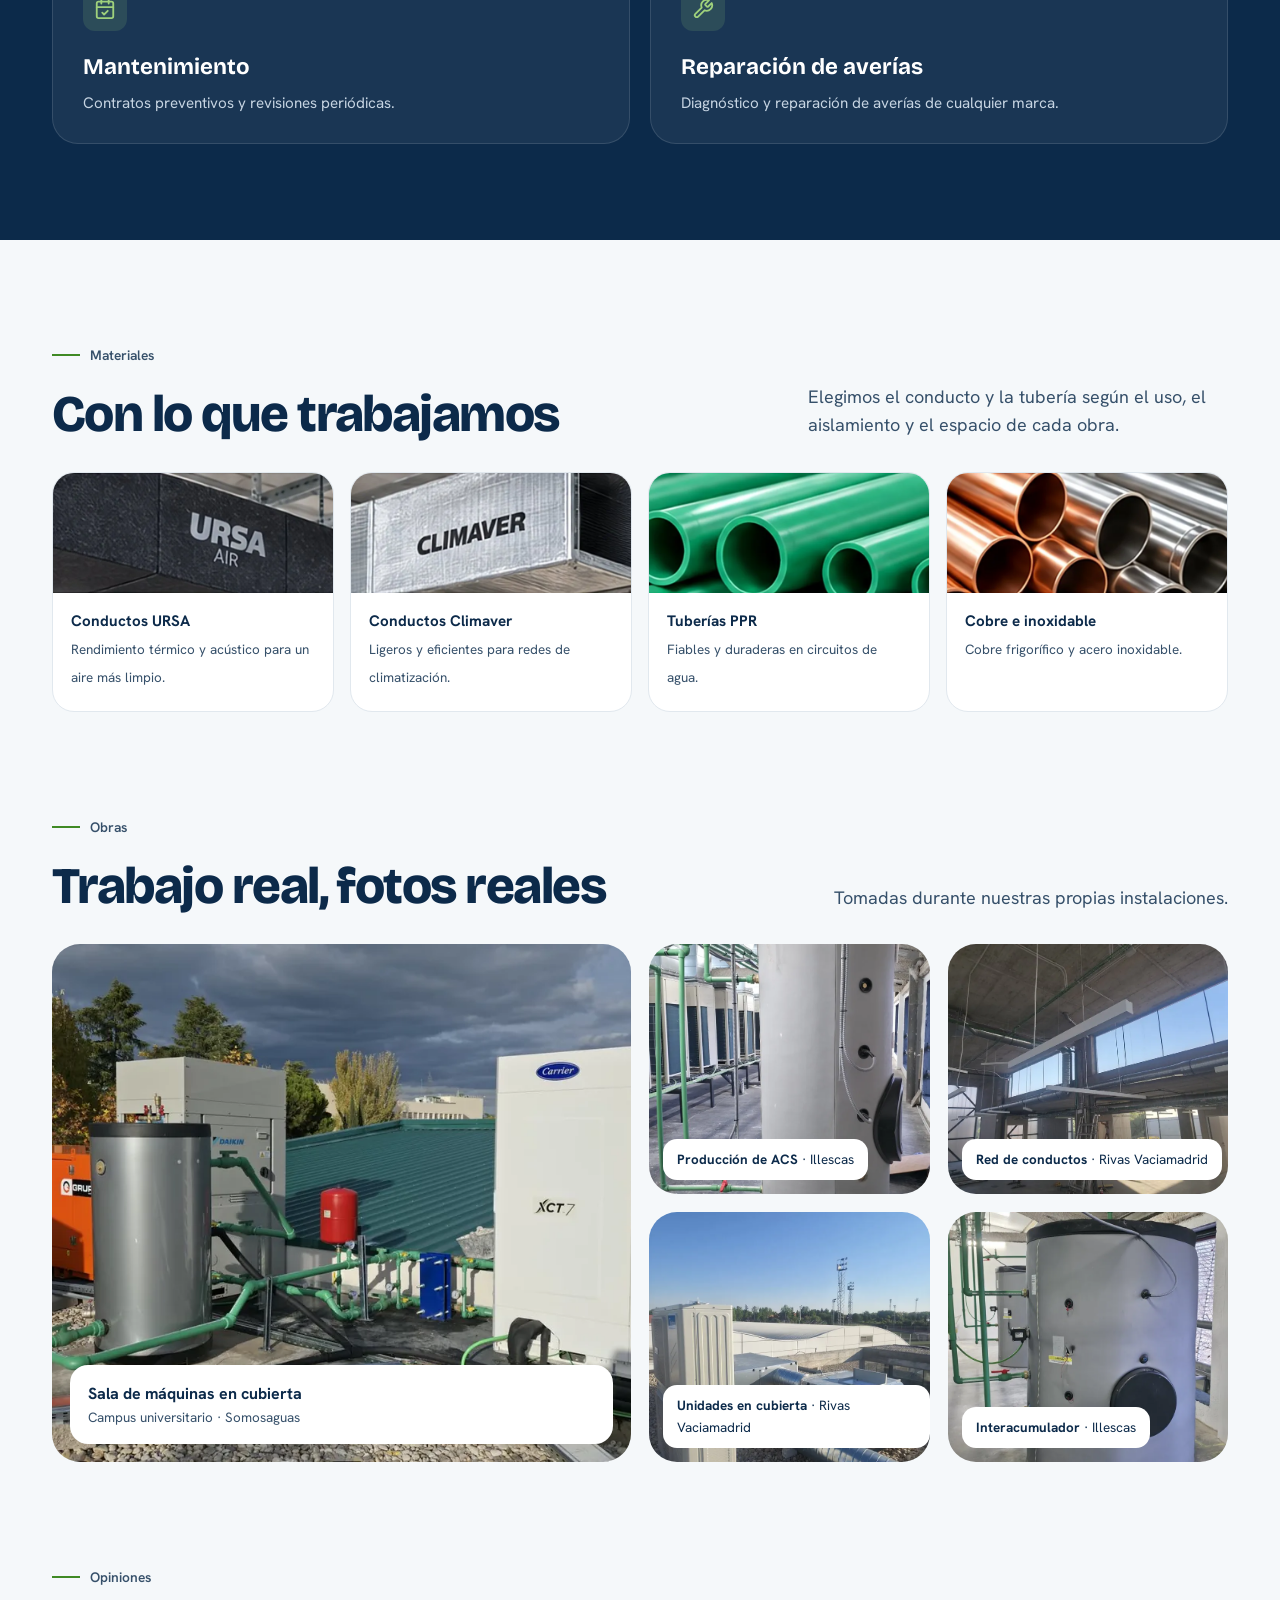
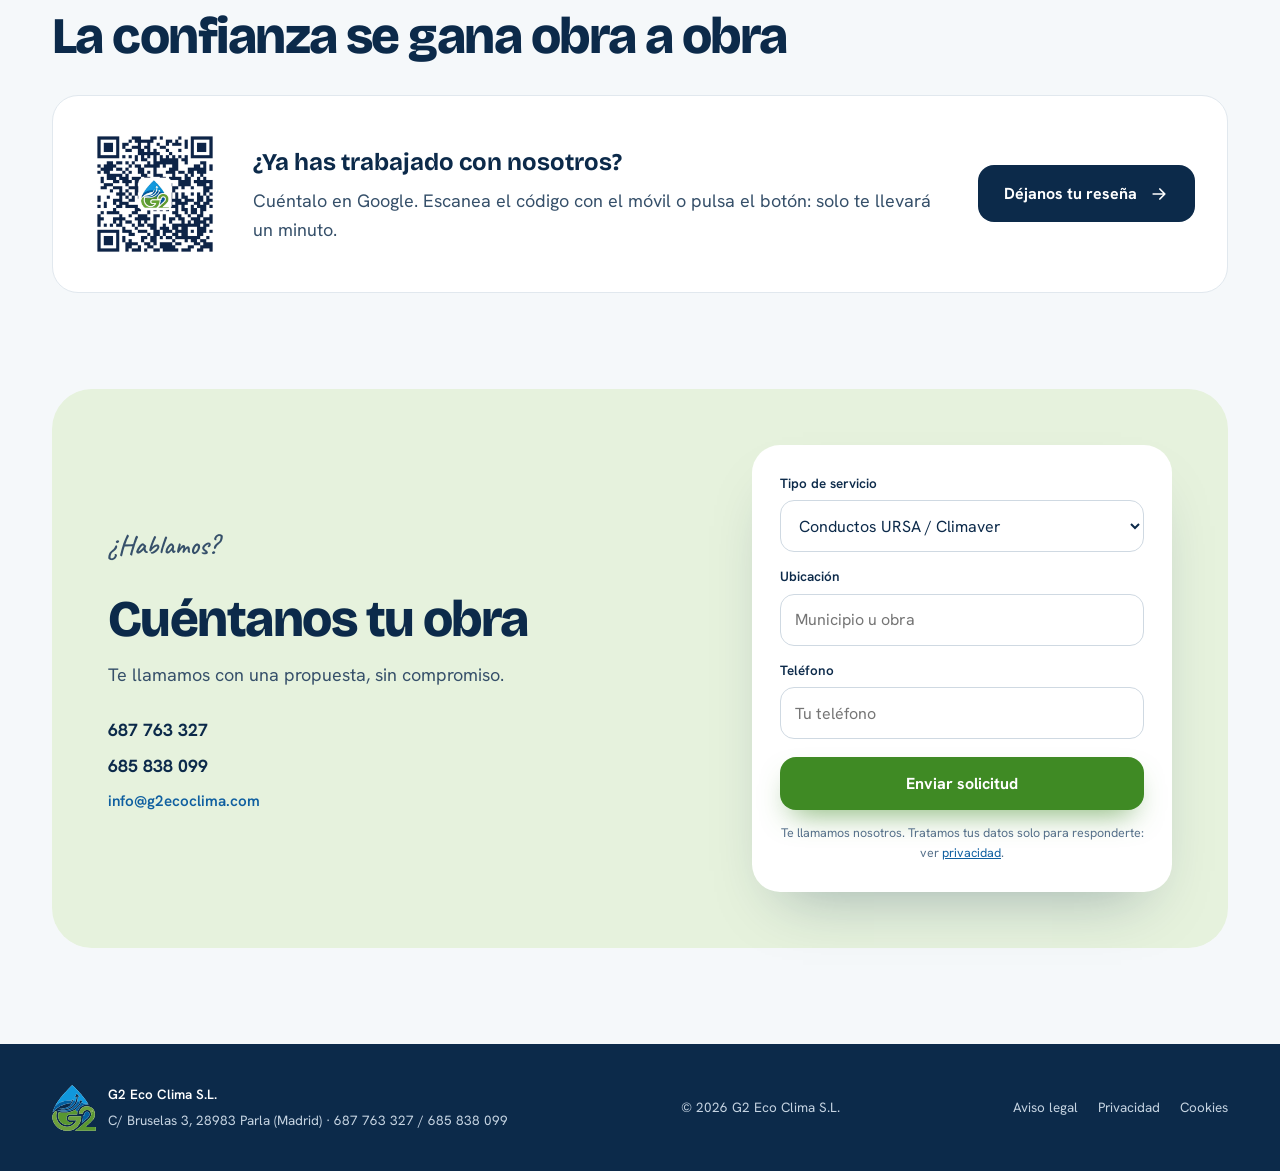
==== commit 02a3b7dc: "SEO local: enlazar la ficha de Google (Perfil de Empresa) en los datos estructurados - index.html: `" ====
--- a/index.html
+++ b/index.html
@@ -48,7 +48,8 @@
     "addressCountry": "ES"
   },
   "areaServed": ["Comunidad de Madrid", "Castilla-La Mancha"],
-  "sameAs": []
+  "hasMap": "https://maps.app.goo.gl/mpjvsKkcFWAb2tMS7",
+  "sameAs": ["https://maps.app.goo.gl/mpjvsKkcFWAb2tMS7"]
 }
 </script>
 </head>
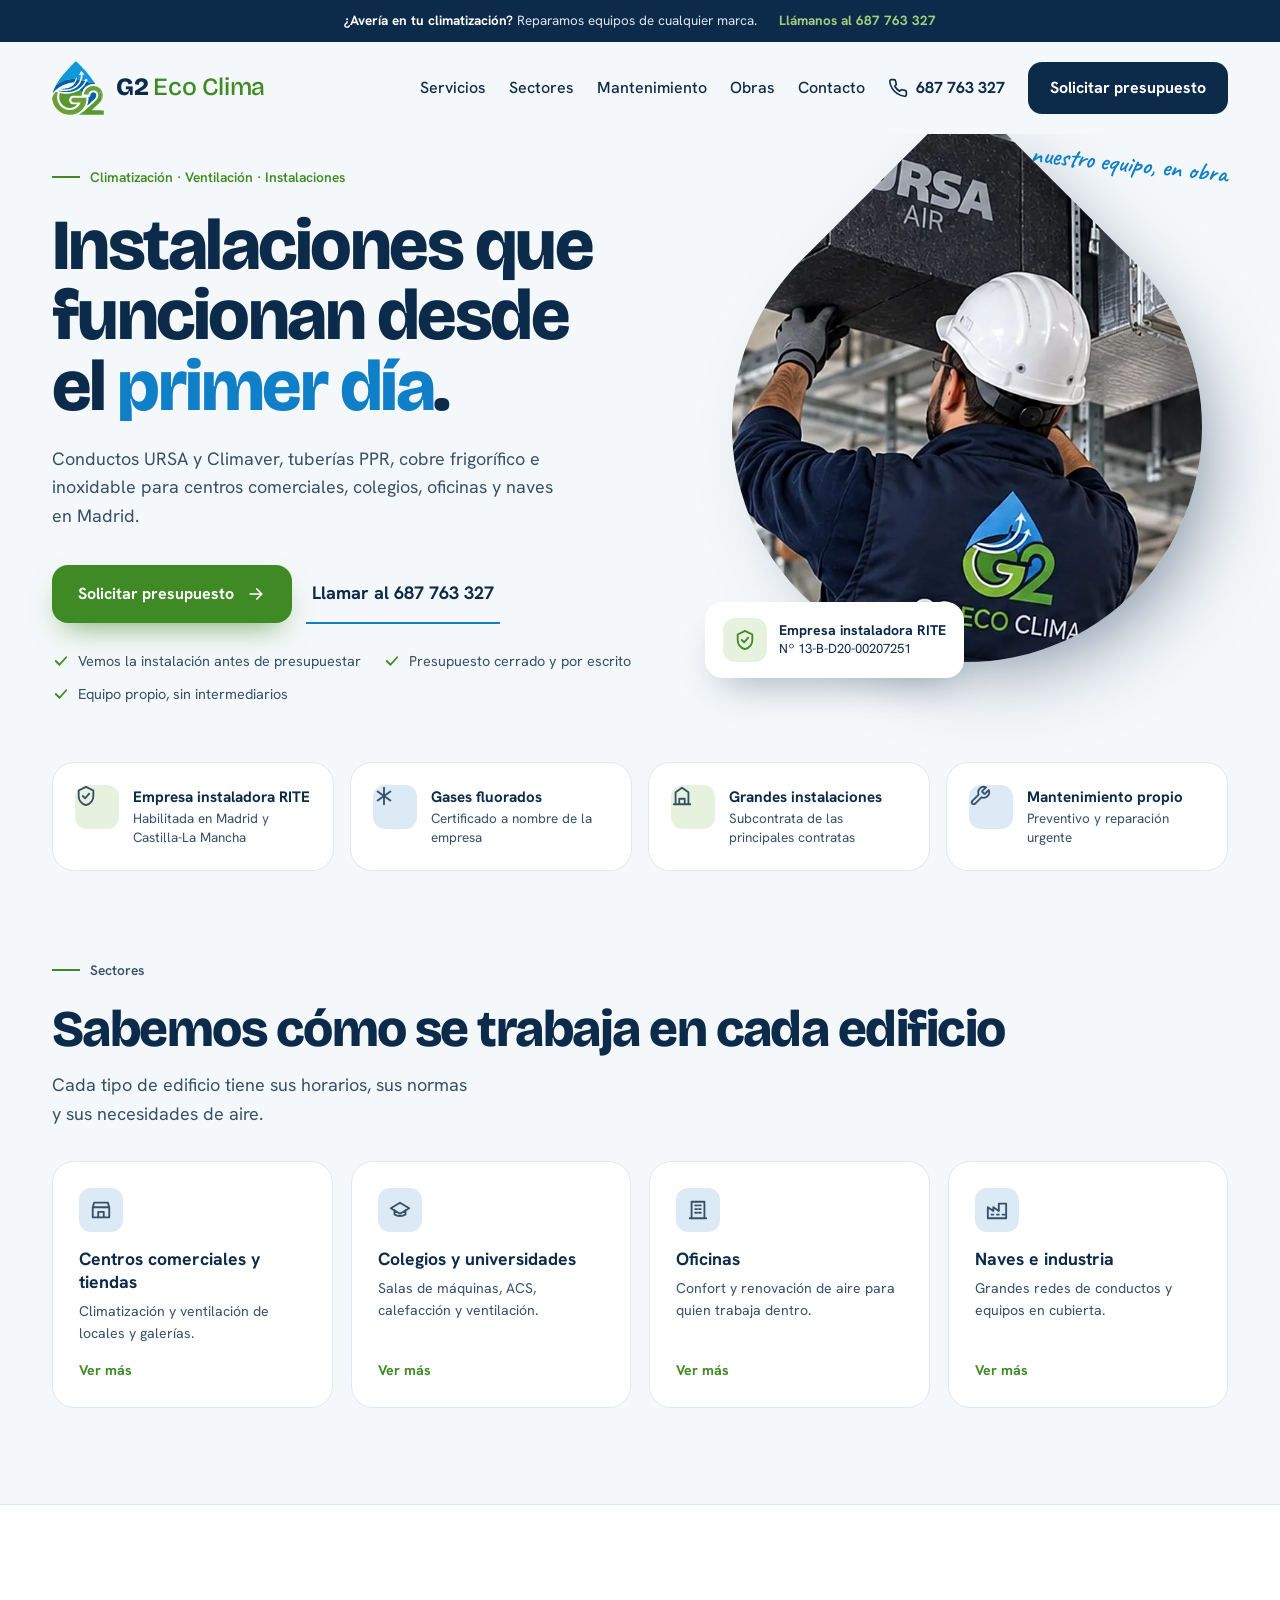
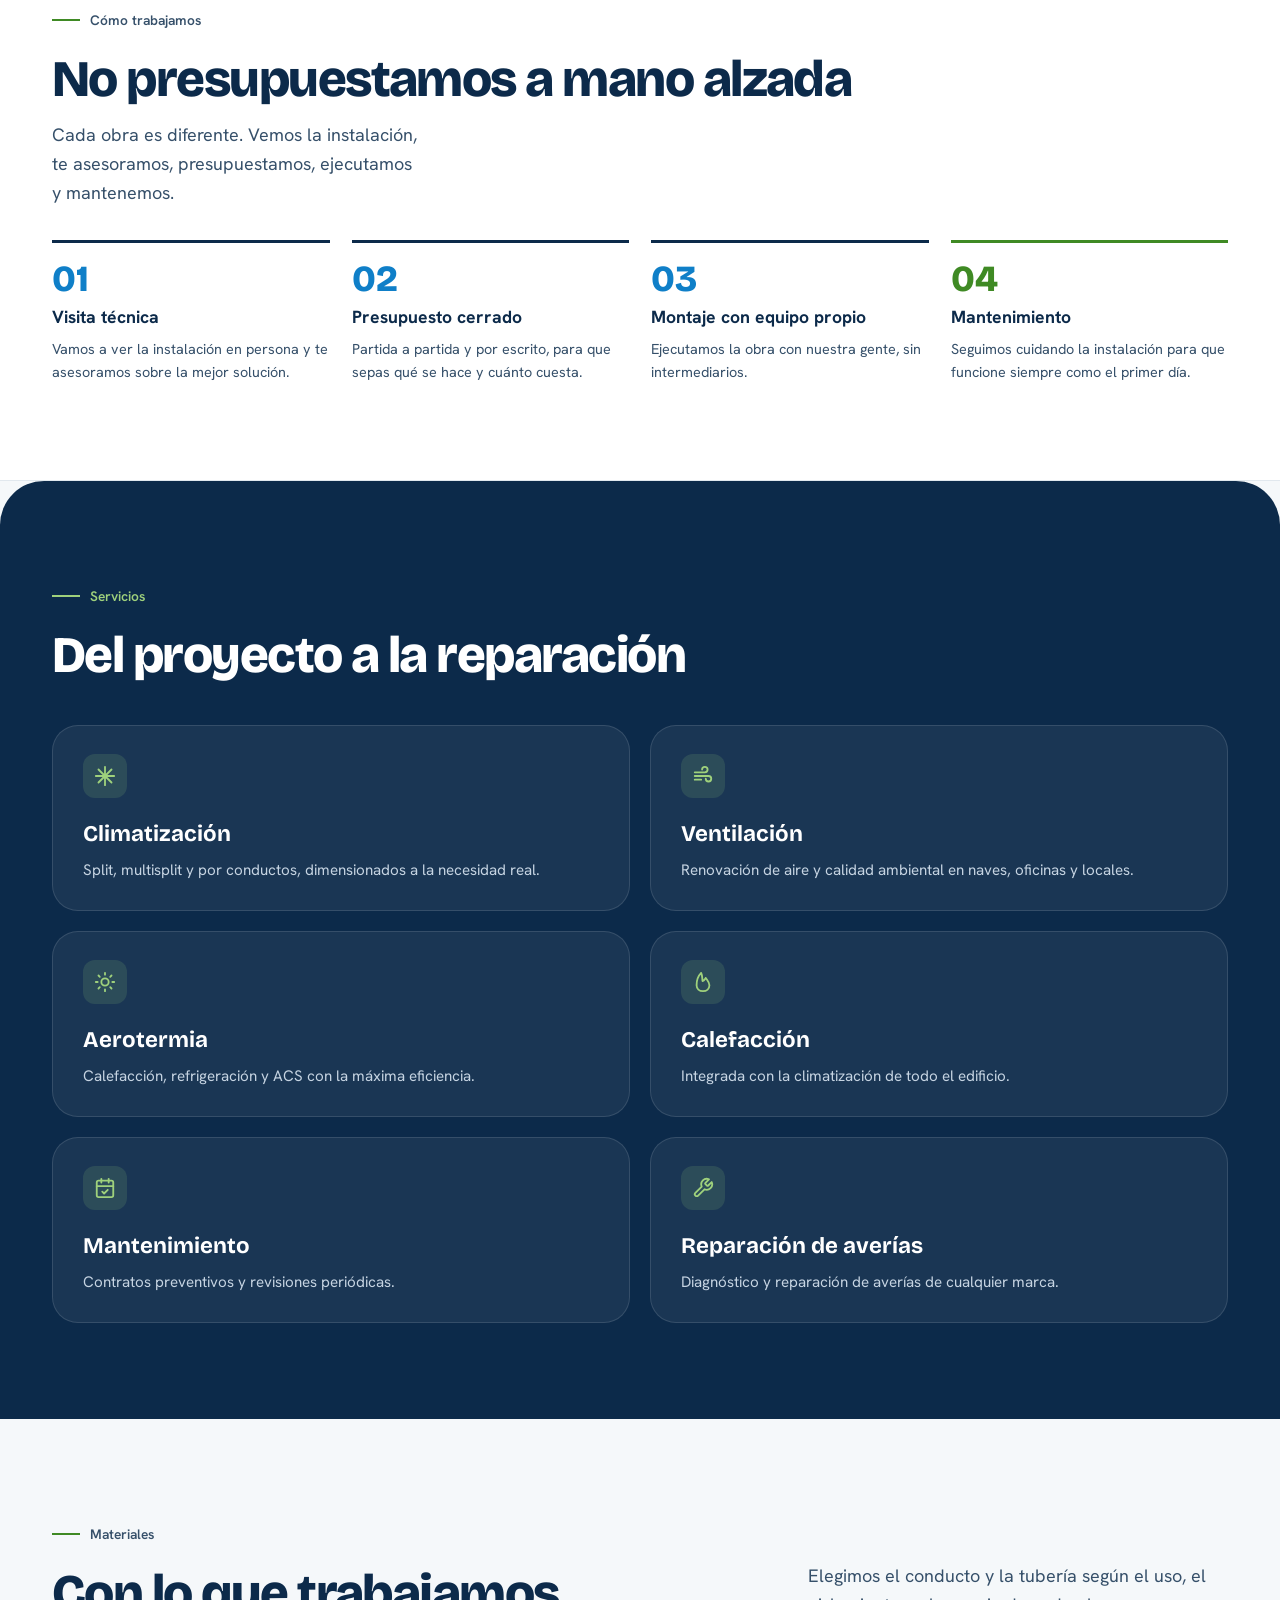
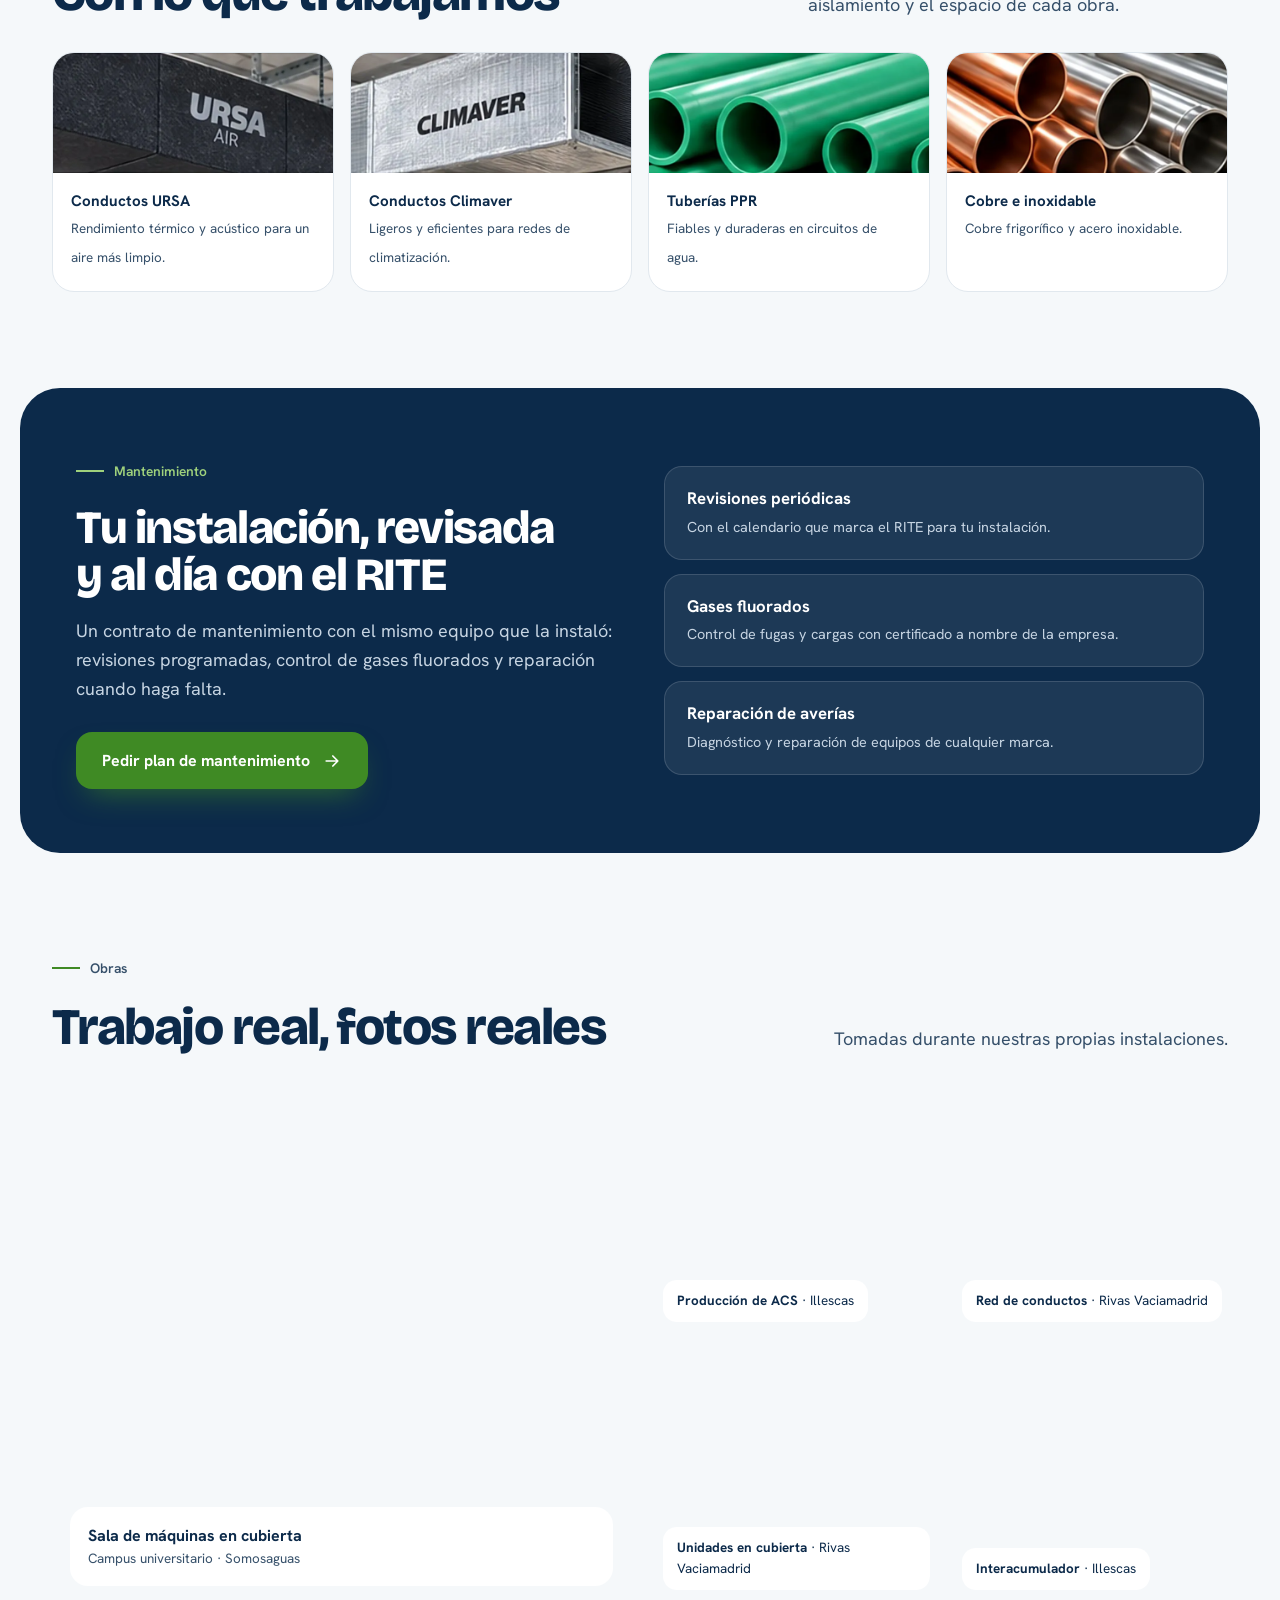
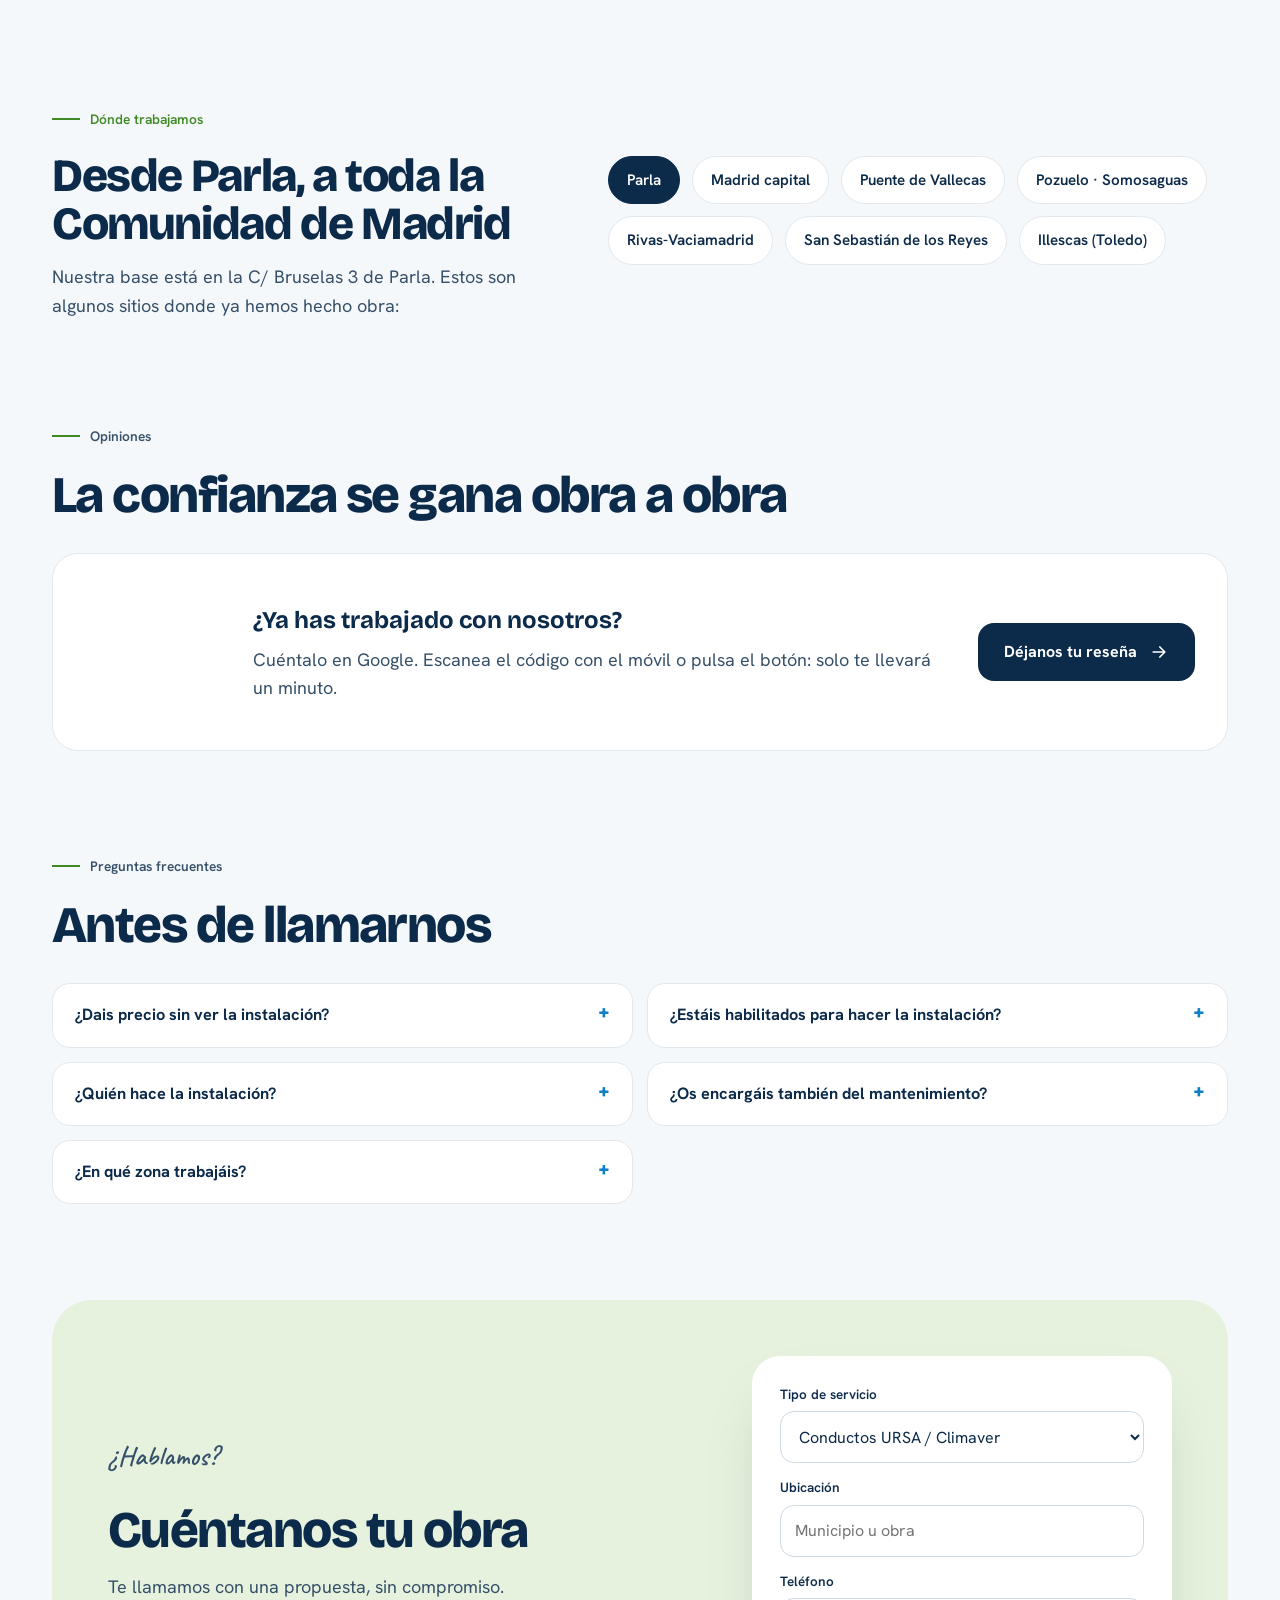
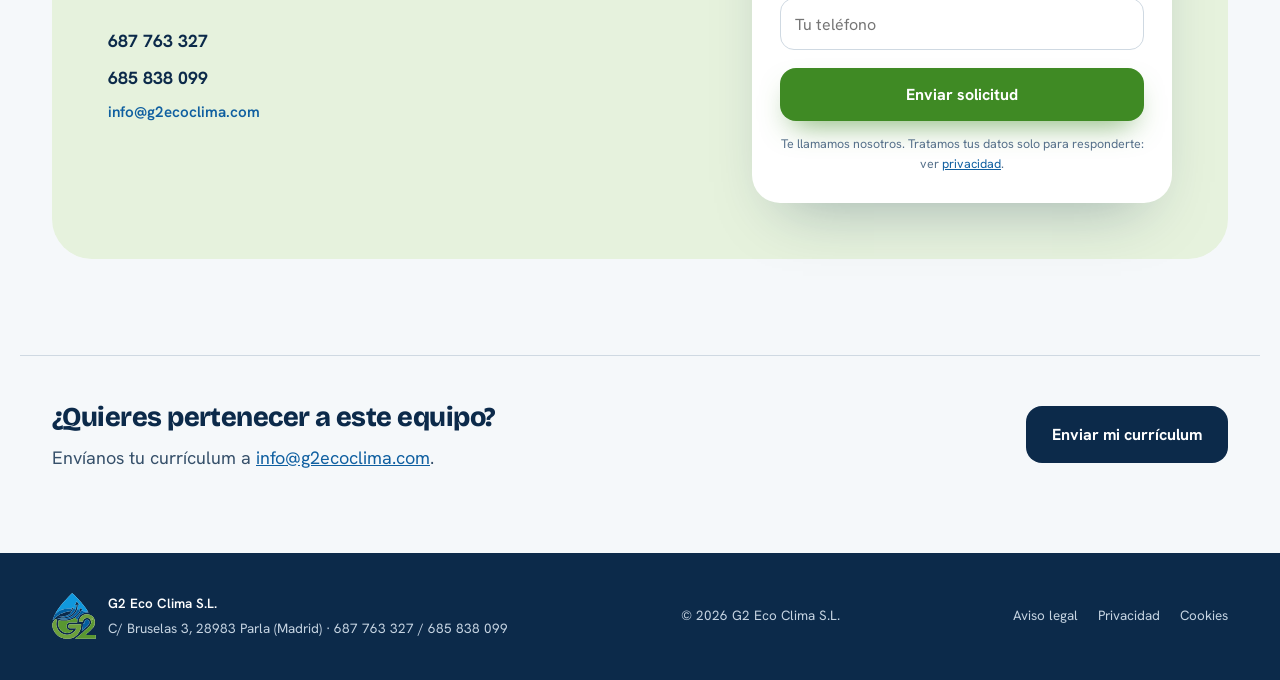
==== commit 0127acc5: "Web: sectores con página propia, mantenimiento, cómo trabajamos, zona, preguntas frecuentes, empleo " ====
--- a/index.html
+++ b/index.html
@@ -29,7 +29,7 @@
 <link rel="icon" type="image/svg+xml" href="assets/logo_g2_mark.svg?v=2">
 <link rel="alternate icon" type="image/jpeg" href="assets/logo_g2.jpg">
 <link rel="stylesheet" href="css/fonts.css?v=7">
-<link rel="stylesheet" href="css/style.css?v=13">
+<link rel="stylesheet" href="css/style.css?v=14">
 <script type="application/ld+json">
 {
   "@context": "https://schema.org",
@@ -52,11 +52,31 @@
   "sameAs": ["https://maps.app.goo.gl/mpjvsKkcFWAb2tMS7"]
 }
 </script>
+<script type="application/ld+json">
+{
+  "@context": "https://schema.org",
+  "@type": "FAQPage",
+  "mainEntity": [
+    {"@type": "Question", "name": "¿Dais precio sin ver la instalación?", "acceptedAnswer": {"@type": "Answer", "text": "No. No presupuestamos a mano alzada: cada obra es diferente. Primero vemos la instalación, te asesoramos y después te damos un presupuesto cerrado por escrito."}},
+    {"@type": "Question", "name": "¿Estáis habilitados para hacer la instalación?", "acceptedAnswer": {"@type": "Answer", "text": "Sí. Somos empresa instaladora RITE (nº 13-B-D20-00207251), habilitada en Madrid y Castilla-La Mancha, y tenemos el certificado de gases fluorados a nombre de la empresa."}},
+    {"@type": "Question", "name": "¿Quién hace la instalación?", "acceptedAnswer": {"@type": "Answer", "text": "Nuestro propio equipo, sin intermediarios. El mismo equipo que monta la instalación es el que después la mantiene."}},
+    {"@type": "Question", "name": "¿Os encargáis también del mantenimiento?", "acceptedAnswer": {"@type": "Answer", "text": "Sí. Hacemos contratos de mantenimiento preventivo, revisiones periódicas y reparación de averías de cualquier marca."}},
+    {"@type": "Question", "name": "¿En qué zona trabajáis?", "acceptedAnswer": {"@type": "Answer", "text": "Nuestra base está en Parla y trabajamos en toda la Comunidad de Madrid y en Castilla-La Mancha."}}
+  ]
+}
+</script>
 </head>
 <body>
 <a class="skip-link" href="#contenido">Saltar al contenido</a>
 
 <div class="progress-bar" id="progressBar" aria-hidden="true"></div>
+
+<div class="top-alert">
+  <div class="container top-alert-inner">
+    <span><strong>¿Avería en tu climatización?</strong> Reparamos equipos de cualquier marca.</span>
+    <a href="tel:+34687763327">Llámanos al 687 763 327</a>
+  </div>
+</div>
 
 <header class="site-header" id="header">
   <div class="container header-inner">
@@ -66,9 +86,9 @@
     </a>
     <nav class="nav" id="nav" aria-label="Principal">
       <a href="#servicios">Servicios</a>
-      <a href="#materiales">Materiales</a>
+      <a href="#sectores">Sectores</a>
+      <a href="#plan-mantenimiento">Mantenimiento</a>
       <a href="#obras">Obras</a>
-      <a href="#resenas">Opiniones</a>
       <a href="#contacto">Contacto</a>
       <a href="tel:+34687763327" class="nav-phone"><svg viewBox="0 0 24 24" class="icon" aria-hidden="true"><path d="M22 16.9v3a2 2 0 01-2.2 2 19.8 19.8 0 01-8.6-3.1 19.5 19.5 0 01-6-6A19.8 19.8 0 012.1 4.2 2 2 0 014.1 2h3a2 2 0 012 1.7c.1 1 .4 1.9.7 2.8a2 2 0 01-.5 2.1L8.1 9.9a16 16 0 006 6l1.3-1.3a2 2 0 012.1-.4c.9.3 1.8.6 2.8.7a2 2 0 011.7 2z"/></svg>687 763 327</a>
       <a href="#presupuesto" class="btn btn-dark">Solicitar presupuesto</a>
@@ -89,6 +109,11 @@
           <a href="#presupuesto" class="btn btn-primary">Solicitar presupuesto <svg viewBox="0 0 24 24" class="icon" aria-hidden="true"><path d="M5 12h14M13 6l6 6-6 6"/></svg></a>
           <a href="tel:+34687763327" class="btn-line">Llamar al 687 763 327</a>
         </div>
+        <ul class="hero-promises">
+          <li><svg viewBox="0 0 24 24" class="icon" aria-hidden="true"><path d="M5 12l5 5 9-10"/></svg>Vemos la instalación antes de presupuestar</li>
+          <li><svg viewBox="0 0 24 24" class="icon" aria-hidden="true"><path d="M5 12l5 5 9-10"/></svg>Presupuesto cerrado y por escrito</li>
+          <li><svg viewBox="0 0 24 24" class="icon" aria-hidden="true"><path d="M5 12l5 5 9-10"/></svg>Equipo propio, sin intermediarios</li>
+        </ul>
       </div>
       <div class="hero-media rise-2">
         <div class="drop"><img src="assets/web/hero-gota.webp" alt="Operarios de G2 Eco Clima montando conductos y tuberías" width="900" height="900"></div>
@@ -104,6 +129,36 @@
       <div class="cred"><span class="chip chip-blue"><svg viewBox="0 0 24 24" class="icon" aria-hidden="true"><path d="M12 3v18M5 7l14 10M19 7L5 17"/></svg></span><div><strong>Gases fluorados</strong><span>Certificado a nombre de la empresa</span></div></div>
       <div class="cred"><span class="chip"><svg viewBox="0 0 24 24" class="icon" aria-hidden="true"><path d="M3 21h18M5 21V8l7-5 7 5v13M9 21v-6h6v6"/></svg></span><div><strong>Grandes instalaciones</strong><span>Subcontrata de las principales contratas</span></div></div>
       <div class="cred"><span class="chip chip-blue"><svg viewBox="0 0 24 24" class="icon" aria-hidden="true"><path d="M14.7 6.3a1 1 0 000 1.4l1.6 1.6a1 1 0 001.4 0l3.8-3.8a6 6 0 01-7.9 7.9l-6.9 6.9a2.1 2.1 0 01-3-3l6.9-6.9a6 6 0 017.9-7.9z"/></svg></span><div><strong>Mantenimiento propio</strong><span>Preventivo y reparación urgente</span></div></div>
+    </div>
+  </section>
+
+  <section class="section sectors" id="sectores">
+    <div class="container">
+      <div class="section-head">
+        <div><p class="eyebrow">Sectores</p><h2>Sabemos cómo se trabaja en cada edificio</h2></div>
+        <p>Cada tipo de edificio tiene sus horarios, sus normas y sus necesidades de aire.</p>
+      </div>
+      <div class="sectors-grid">
+        <a class="sector" href="centros-comerciales.html"><span class="chip chip-blue"><svg viewBox="0 0 24 24" class="icon" aria-hidden="true"><path d="M3 9l1.5-5h15L21 9M3 9h18v11H3zM9 20v-6h6v6"/></svg></span><strong>Centros comerciales y tiendas</strong><span>Climatización y ventilación de locales y galerías.</span><em>Ver más</em></a>
+        <a class="sector" href="colegios.html"><span class="chip chip-blue"><svg viewBox="0 0 24 24" class="icon" aria-hidden="true"><path d="M2 10l10-6 10 6-10 6zM6 12v5c3 2 9 2 12 0v-5"/></svg></span><strong>Colegios y universidades</strong><span>Salas de máquinas, ACS, calefacción y ventilación.</span><em>Ver más</em></a>
+        <a class="sector" href="oficinas.html"><span class="chip chip-blue"><svg viewBox="0 0 24 24" class="icon" aria-hidden="true"><path d="M5 21V3h14v18M9 7h2M13 7h2M9 11h2M13 11h2M9 15h2M13 15h2M3 21h18"/></svg></span><strong>Oficinas</strong><span>Confort y renovación de aire para quien trabaja dentro.</span><em>Ver más</em></a>
+        <a class="sector" href="naves-industriales.html"><span class="chip chip-blue"><svg viewBox="0 0 24 24" class="icon" aria-hidden="true"><path d="M2 21V9l6 4V9l6 4V5h8v16zM6 17h2M12 17h2M18 17h2"/></svg></span><strong>Naves e industria</strong><span>Grandes redes de conductos y equipos en cubierta.</span><em>Ver más</em></a>
+      </div>
+    </div>
+  </section>
+
+  <section class="section steps" id="como-trabajamos">
+    <div class="container">
+      <div class="section-head">
+        <div><p class="eyebrow">Cómo trabajamos</p><h2>No presupuestamos a mano alzada</h2></div>
+        <p>Cada obra es diferente. Vemos la instalación, te asesoramos, presupuestamos, ejecutamos y mantenemos.</p>
+      </div>
+      <ol class="steps-grid">
+        <li><span class="step-num">01</span><strong>Visita técnica</strong><span>Vamos a ver la instalación en persona y te asesoramos sobre la mejor solución.</span></li>
+        <li><span class="step-num">02</span><strong>Presupuesto cerrado</strong><span>Partida a partida y por escrito, para que sepas qué se hace y cuánto cuesta.</span></li>
+        <li><span class="step-num">03</span><strong>Montaje con equipo propio</strong><span>Ejecutamos la obra con nuestra gente, sin intermediarios.</span></li>
+        <li><span class="step-num step-num-green">04</span><strong>Mantenimiento</strong><span>Seguimos cuidando la instalación para que funcione siempre como el primer día.</span></li>
+      </ol>
     </div>
   </section>
 
@@ -137,6 +192,22 @@
     </div>
   </section>
 
+  <section class="section maint" id="plan-mantenimiento">
+    <div class="container maint-inner">
+      <div>
+        <p class="eyebrow eyebrow-light">Mantenimiento</p>
+        <h2>Tu instalación, revisada y al día con el RITE</h2>
+        <p class="maint-lead">Un contrato de mantenimiento con el mismo equipo que la instaló: revisiones programadas, control de gases fluorados y reparación cuando haga falta.</p>
+        <a href="#presupuesto" class="btn btn-primary" data-servicio="Mantenimiento">Pedir plan de mantenimiento <svg viewBox="0 0 24 24" class="icon" aria-hidden="true"><path d="M5 12h14M13 6l6 6-6 6"/></svg></a>
+      </div>
+      <ul class="maint-list">
+        <li><strong>Revisiones periódicas</strong><span>Con el calendario que marca el RITE para tu instalación.</span></li>
+        <li><strong>Gases fluorados</strong><span>Control de fugas y cargas con certificado a nombre de la empresa.</span></li>
+        <li><strong>Reparación de averías</strong><span>Diagnóstico y reparación de equipos de cualquier marca.</span></li>
+      </ul>
+    </div>
+  </section>
+
   <section class="section works" id="obras">
     <div class="container">
       <div class="section-head">
@@ -150,6 +221,25 @@
         <figure class="work"><img src="assets/proyectos/rivas-unidades-exteriores-cubierta.webp" alt="Unidades exteriores y conductos en cubierta, Rivas Vaciamadrid" loading="lazy" width="739" height="1600"><figcaption><strong>Unidades en cubierta</strong> · Rivas Vaciamadrid</figcaption></figure>
         <figure class="work"><img src="assets/proyectos/illescas-interacumulador-detalle.webp" alt="Interacumulador de ACS, centro deportivo de Illescas" loading="lazy" width="739" height="1600"><figcaption><strong>Interacumulador</strong> · Illescas</figcaption></figure>
       </div>
+    </div>
+  </section>
+
+  <section class="section zone" id="zona">
+    <div class="container zone-inner">
+      <div>
+        <p class="eyebrow">Dónde trabajamos</p>
+        <h2>Desde Parla, a toda la Comunidad de Madrid</h2>
+        <p>Nuestra base está en la C/ Bruselas 3 de Parla. Estos son algunos sitios donde ya hemos hecho obra:</p>
+      </div>
+      <ul class="zone-list">
+        <li class="zone-home">Parla</li>
+        <li>Madrid capital</li>
+        <li>Puente de Vallecas</li>
+        <li>Pozuelo · Somosaguas</li>
+        <li>Rivas-Vaciamadrid</li>
+        <li>San Sebastián de los Reyes</li>
+        <li>Illescas (Toledo)</li>
+      </ul>
     </div>
   </section>
 
@@ -165,6 +255,21 @@
           <p>Cuéntalo en Google. Escanea el código con el móvil o pulsa el botón: solo te llevará un minuto.</p>
         </div>
         <a href="https://g.page/r/CfiXOBdrvdRMEBI/review" class="btn btn-dark" target="_blank" rel="noopener">Déjanos tu reseña <svg viewBox="0 0 24 24" class="icon" aria-hidden="true"><path d="M5 12h14M13 6l6 6-6 6"/></svg></a>
+      </div>
+    </div>
+  </section>
+
+  <section class="section faq" id="preguntas">
+    <div class="container">
+      <div class="section-head">
+        <div><p class="eyebrow">Preguntas frecuentes</p><h2>Antes de llamarnos</h2></div>
+      </div>
+      <div class="faq-list">
+        <details><summary>¿Dais precio sin ver la instalación?</summary><p>No. No presupuestamos a mano alzada: cada obra es diferente. Primero vemos la instalación, te asesoramos y después te damos un presupuesto cerrado por escrito.</p></details>
+        <details><summary>¿Estáis habilitados para hacer la instalación?</summary><p>Sí. Somos empresa instaladora RITE (nº 13-B-D20-00207251), habilitada en Madrid y Castilla-La Mancha, y tenemos el certificado de gases fluorados a nombre de la empresa.</p></details>
+        <details><summary>¿Quién hace la instalación?</summary><p>Nuestro propio equipo, sin intermediarios. El mismo equipo que monta la instalación es el que después la mantiene.</p></details>
+        <details><summary>¿Os encargáis también del mantenimiento?</summary><p>Sí. Hacemos contratos de mantenimiento preventivo, revisiones periódicas y reparación de averías de cualquier marca.</p></details>
+        <details><summary>¿En qué zona trabajáis?</summary><p>Nuestra base está en Parla y trabajamos en toda la Comunidad de Madrid y en Castilla-La Mancha.</p></details>
       </div>
     </div>
   </section>
@@ -205,6 +310,16 @@
     </div>
   </section>
 
+  <section class="jobs" id="empleo">
+    <div class="container jobs-inner">
+      <div>
+        <h2>¿Quieres pertenecer a este equipo?</h2>
+        <p>Envíanos tu currículum a <a href="mailto:info@g2ecoclima.com?subject=Curr%C3%ADculum">info@g2ecoclima.com</a>.</p>
+      </div>
+      <a href="mailto:info@g2ecoclima.com?subject=Curr%C3%ADculum" class="btn btn-dark">Enviar mi currículum</a>
+    </div>
+  </section>
+
 </main>
 
 <footer class="site-footer">
@@ -225,6 +340,11 @@
   </div>
 </footer>
 
-<script src="js/main.js?v=9"></script>
+<nav class="mobile-bar" aria-label="Contacto rápido">
+  <a href="tel:+34687763327" class="btn btn-dark"><svg viewBox="0 0 24 24" class="icon" aria-hidden="true"><path d="M22 16.9v3a2 2 0 01-2.2 2 19.8 19.8 0 01-8.6-3.1 19.5 19.5 0 01-6-6A19.8 19.8 0 012.1 4.2 2 2 0 014.1 2h3a2 2 0 012 1.7c.1 1 .4 1.9.7 2.8a2 2 0 01-.5 2.1L8.1 9.9a16 16 0 006 6l1.3-1.3a2 2 0 012.1-.4c.9.3 1.8.6 2.8.7a2 2 0 011.7 2z"/></svg>Llamar</a>
+  <a href="#presupuesto" class="btn btn-primary">Pedir presupuesto</a>
+</nav>
+
+<script src="js/main.js?v=10"></script>
 </body>
 </html>
--- a/css/style.css
+++ b/css/style.css
@@ -209,6 +209,100 @@
 .legal .pending { background: #fff7e6; border: 1px dashed #e0b34d; border-radius: 8px; padding: 10px 14px; font-size: .85rem; color: #7a5a12; }
 .back-link { display: inline-block; margin-bottom: 24px; font-weight: 600; }
 
+/* Aviso de averías (arriba del todo) */
+.top-alert { background: var(--ink); color: #dbe6f0; font-size: .84rem; }
+.top-alert-inner { display: flex; flex-wrap: wrap; justify-content: center; align-items: center; gap: 6px 22px; min-height: 42px; padding-top: 8px; padding-bottom: 8px; text-align: center; }
+.top-alert strong { color: #fff; }
+.top-alert a { color: var(--green-on-dark); font-weight: 700; text-decoration: none; }
+.top-alert a:hover { color: #fff; }
+
+/* Compromisos junto al botón principal */
+.hero-promises { list-style: none; margin: 26px 0 0; padding: 0; display: flex; flex-wrap: wrap; gap: 10px 22px; font-size: .9rem; color: var(--ink-soft); }
+.hero-promises li { display: flex; align-items: center; gap: 8px; }
+.hero-promises .icon { width: 18px; height: 18px; color: var(--green); stroke-width: 2.4; }
+
+/* Sectores */
+.sectors { padding-top: 0; }
+.sectors-grid { display: grid; grid-template-columns: repeat(4, minmax(0, 1fr)); gap: 18px; }
+.sector { display: flex; flex-direction: column; gap: 6px; background: #fff; border: 1px solid var(--line); border-radius: 22px; padding: 26px; color: var(--ink); text-decoration: none; transition: border-color .15s ease, transform .15s ease; }
+.sector:hover { color: var(--ink); border-color: var(--blue); transform: translateY(-2px); }
+.sector .chip { margin-bottom: 10px; }
+.sector strong { font-size: 1.1rem; line-height: 1.3; }
+.sector span { font-size: .88rem; color: var(--ink-soft); }
+.sector em { font-style: normal; font-weight: 700; font-size: .88rem; color: var(--green); margin-top: auto; padding-top: 8px; }
+
+/* Cómo trabajamos */
+.steps { background: #fff; border-top: 1px solid var(--line); border-bottom: 1px solid var(--line); }
+.steps-grid { list-style: none; margin: 0; padding: 0; display: grid; grid-template-columns: repeat(4, minmax(0, 1fr)); gap: 22px; }
+.steps-grid li { border-top: 3px solid var(--ink); padding-top: 18px; display: flex; flex-direction: column; gap: 6px; }
+.steps-grid li:last-child { border-top-color: var(--green); }
+.steps-grid strong { font-size: 1.1rem; }
+.steps-grid li > span:last-child { font-size: .9rem; color: var(--ink-soft); }
+.step-num { font-family: var(--display); font-weight: 800; font-size: 2.3rem; line-height: 1; color: var(--blue); }
+.step-num-green { color: var(--green); }
+
+/* Mantenimiento */
+.maint { padding-top: 0; }
+.maint-inner { display: grid; grid-template-columns: 1fr 1fr; gap: 48px; align-items: center; background: var(--ink); color: #fff; border-radius: 40px; padding: 64px 56px; }
+.maint h2 { color: #fff; font-weight: 800; font-size: clamp(2rem, 3.6vw, 3.1rem); line-height: 1.04; letter-spacing: -.03em; margin-bottom: 18px; }
+.maint-lead { color: var(--on-dark); margin-bottom: 28px; }
+.maint-list { list-style: none; margin: 0; padding: 0; display: grid; gap: 14px; }
+.maint-list li { background: rgba(255,255,255,.07); border: 1px solid rgba(255,255,255,.14); border-radius: 18px; padding: 18px 22px; }
+.maint-list strong { display: block; font-size: 1.05rem; }
+.maint-list span { font-size: .9rem; color: var(--on-dark); }
+
+/* Zona de trabajo */
+.zone { padding-top: 0; }
+.zone-inner { display: grid; grid-template-columns: .9fr 1.1fr; gap: 48px; align-items: center; }
+.zone h2 { font-weight: 800; font-size: clamp(2rem, 3.6vw, 3.1rem); line-height: 1.04; letter-spacing: -.03em; margin-bottom: 16px; }
+.zone-inner > div > p:last-child { color: var(--ink-soft); }
+.zone-list { list-style: none; margin: 0; padding: 0; display: flex; flex-wrap: wrap; gap: 12px; }
+.zone-list li { padding: 11px 18px; border-radius: 999px; background: #fff; border: 1px solid var(--line); font-weight: 600; font-size: .95rem; }
+.zone-list .zone-home { background: var(--ink); border-color: var(--ink); color: #fff; }
+
+/* Preguntas frecuentes */
+.faq { padding-top: 0; }
+.faq-list { display: grid; grid-template-columns: repeat(2, minmax(0, 1fr)); gap: 14px; align-items: start; }
+.faq-list details { background: #fff; border: 1px solid var(--line); border-radius: 18px; padding: 18px 22px; }
+.faq-list summary { cursor: pointer; font-weight: 700; font-size: 1.02rem; list-style: none; display: flex; justify-content: space-between; gap: 12px; }
+.faq-list summary::-webkit-details-marker { display: none; }
+.faq-list summary::after { content: "+"; font-family: var(--display); font-size: 1.4rem; line-height: 1; color: var(--blue); }
+.faq-list details[open] summary::after { content: "–"; }
+.faq-list details p { margin-top: 10px; font-size: .95rem; color: var(--ink-soft); }
+summary:focus-visible { outline: 3px solid #5fa63a; outline-offset: 3px; border-radius: 6px; }
+
+/* Trabaja con nosotros */
+.jobs { padding: 0 0 80px; }
+.jobs-inner { display: flex; flex-wrap: wrap; justify-content: space-between; align-items: center; gap: 20px; border-top: 1px solid var(--line-strong); padding-top: 40px; }
+.jobs h2 { font-weight: 800; font-size: 1.7rem; letter-spacing: -.02em; margin-bottom: 4px; }
+.jobs p { color: var(--ink-soft); }
+
+/* Páginas de sector */
+.page-hero { padding: 32px 0 64px; }
+.page-hero .container { max-width: 900px; }
+.page-hero .back-link { display: block; width: fit-content; }
+.page-hero h1 { font-weight: 800; font-size: clamp(2.3rem, 5vw, 3.8rem); line-height: 1.02; letter-spacing: -.035em; margin-bottom: 20px; }
+.page-hero .hero-lead { max-width: 680px; }
+.page-body .container { max-width: 900px; }
+.page-body h2 { font-weight: 800; font-size: clamp(1.7rem, 3vw, 2.3rem); letter-spacing: -.02em; margin: 0 0 18px; }
+.page-body p { color: var(--ink-soft); margin-bottom: 14px; }
+.check-list { list-style: none; margin: 0 0 40px; padding: 0; display: grid; grid-template-columns: repeat(2, minmax(0, 1fr)); gap: 12px; }
+.check-list li { background: #fff; border: 1px solid var(--line); border-radius: 16px; padding: 16px 18px; display: flex; gap: 10px; align-items: flex-start; font-size: .95rem; }
+.check-list .icon { color: var(--green); margin-top: 3px; stroke-width: 2.4; }
+.page-photo { margin: 0 0 40px; border-radius: 28px; overflow: hidden; position: relative; }
+.page-photo img { width: 100%; height: 380px; object-fit: cover; }
+.page-photo figcaption { position: absolute; left: 16px; bottom: 16px; background: #fff; border-radius: 14px; padding: 10px 14px; font-size: .84rem; }
+.page-cta { background: var(--green-soft); border-radius: 32px; padding: 40px; display: flex; flex-wrap: wrap; justify-content: space-between; align-items: center; gap: 20px; margin-bottom: 96px; }
+.page-cta h2 { margin: 0 0 6px; }
+.page-cta p { margin: 0; }
+.page-cta-actions { display: flex; flex-wrap: wrap; gap: 14px; align-items: center; }
+.related { display: flex; flex-wrap: wrap; gap: 10px; margin: 0 0 56px; padding: 0; list-style: none; }
+.related a { display: inline-block; padding: 10px 16px; border-radius: 999px; background: #fff; border: 1px solid var(--line); color: var(--ink); text-decoration: none; font-weight: 600; font-size: .9rem; }
+.related a:hover { border-color: var(--blue); }
+
+/* Barra fija de contacto (solo móvil) */
+.mobile-bar { display: none; }
+
 /* Responsive */
 @media (max-width: 1100px) {
   .nav { display: none; }
@@ -221,7 +315,8 @@
 }
 @media (max-width: 1000px) {
   .hero-inner, .quote-box { grid-template-columns: minmax(0, 1fr); }
-  .creds-grid, .mats-grid { grid-template-columns: repeat(2, minmax(0, 1fr)); }
+  .creds-grid, .mats-grid, .sectors-grid, .steps-grid { grid-template-columns: repeat(2, minmax(0, 1fr)); }
+  .maint-inner, .zone-inner { grid-template-columns: minmax(0, 1fr); }
   .works-grid { grid-template-columns: repeat(2, minmax(0, 1fr)); }
 }
 @media (max-width: 680px) {
@@ -234,11 +329,22 @@
   .hero-actions .btn { width: 100%; }
   .footer-inner { flex-direction: column; align-items: flex-start; }
   .hero-note { display: none; }
+  .sectors-grid, .steps-grid, .faq-list, .check-list { grid-template-columns: minmax(0, 1fr); }
+  .maint-inner { padding: 36px 22px; border-radius: 28px; }
+  .page-cta { padding: 28px 22px; }
+  .page-photo img { height: 240px; }
+  .top-alert { font-size: .8rem; }
+  .mobile-bar {
+    display: flex; gap: 10px; position: fixed; left: 12px; right: 12px; bottom: 12px; z-index: 200;
+    background: #fff; border-radius: 20px; padding: 8px; box-shadow: 0 18px 40px -12px rgba(12,42,74,.45);
+  }
+  .mobile-bar .btn { flex: 1 1 0; padding: 14px 12px; min-height: 48px; }
+  body:has(.mobile-bar) { padding-bottom: 88px; }
 }
 @media (prefers-reduced-motion: reduce) {
   html { scroll-behavior: auto; }
   .rise, .rise-2 { animation: none; }
-  .btn { transition: none; }
+  .btn, .sector { transition: none; }
 }
 
 /* Enlace "Saltar al contenido" (accesibilidad, 23/10/2026): invisible hasta que se llega con el teclado. */
